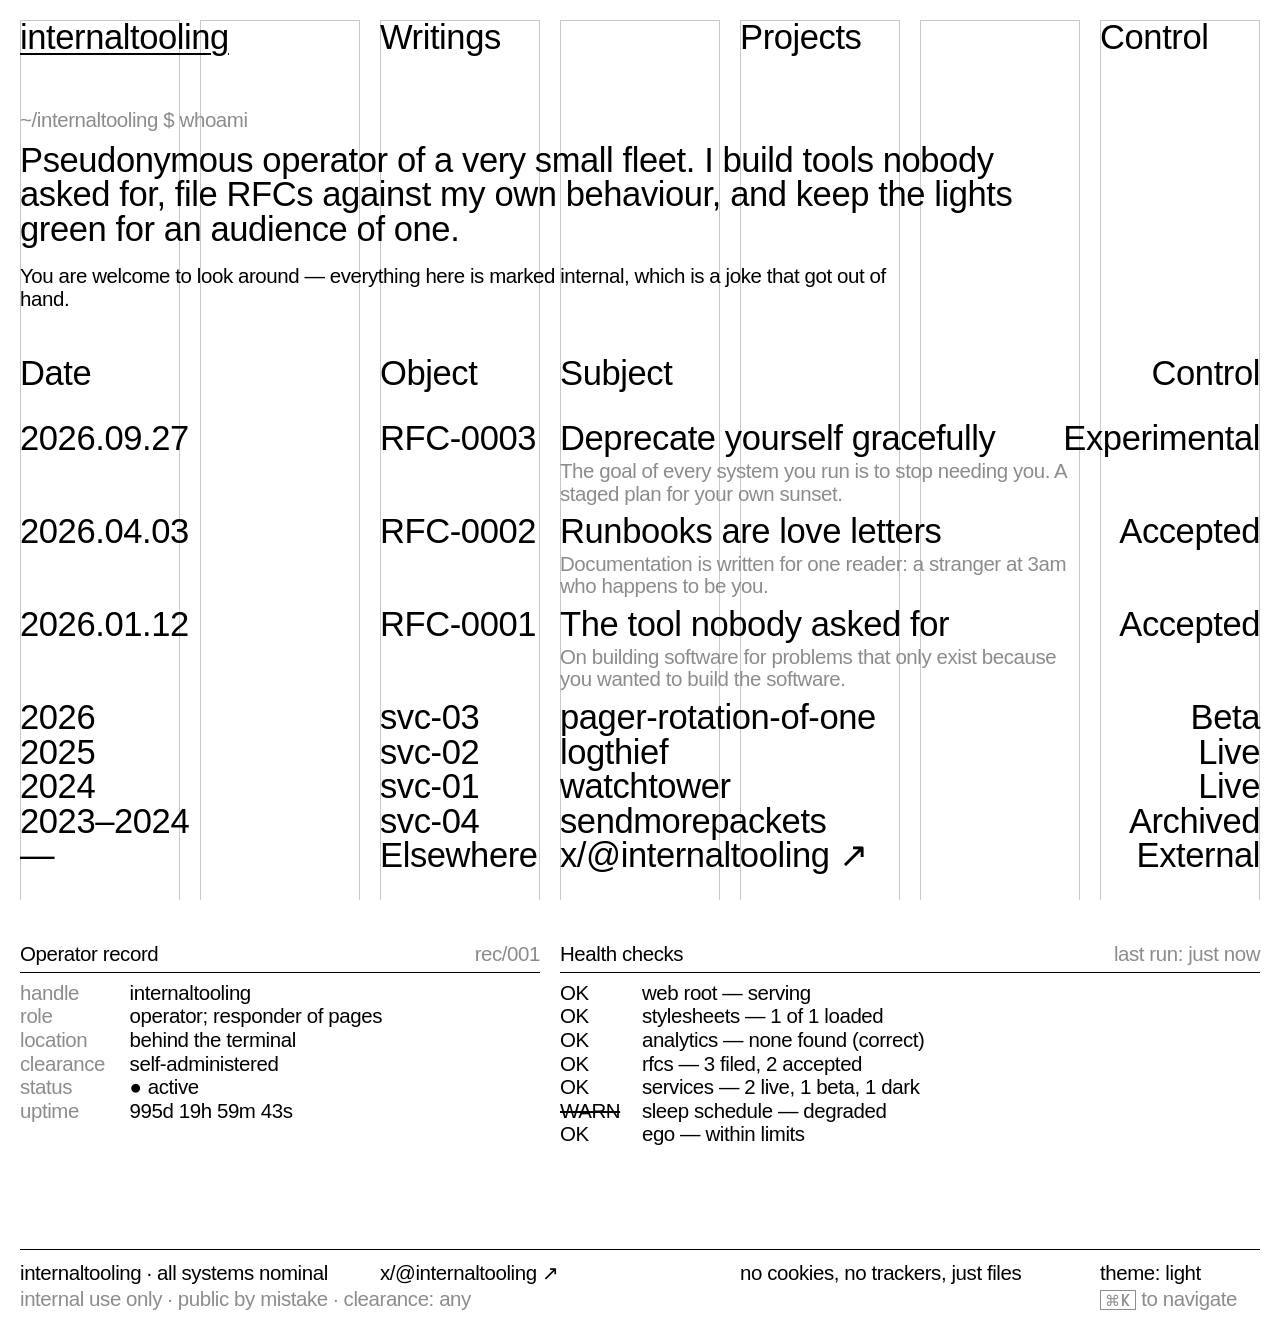
==== index.html @ 9fd7ad5e "Rebuild the site as a registry after typical-organization.com Main inspiration from the galleries: T" ====
<!doctype html>
<html lang="en">
<head>
<meta charset="utf-8">
<meta name="viewport" content="width=device-width, initial-scale=1, viewport-fit=cover">
<title>internaltooling</title>
<meta name="description" content="internaltooling — pseudonymous operator of a very small fleet. Writings filed as RFCs, projects run as services.">
<meta name="theme-color" content="#ffffff" media="(prefers-color-scheme: light)">
<meta name="theme-color" content="#000000" media="(prefers-color-scheme: dark)">
<link rel="icon" href="/assets/favicon.svg" type="image/svg+xml">
<script>try{var t=localStorage.getItem("theme");if(t)document.documentElement.dataset.theme=t;else if(matchMedia("(prefers-color-scheme: dark)").matches)document.documentElement.dataset.theme="dark";}catch(e){}</script>
<link rel="preload" href="/assets/fonts/Ronzino-Medium.woff2" as="font" type="font/woff2" crossorigin>
<link rel="stylesheet" href="/assets/site.css">
<script src="/assets/site.js" defer></script>
</head>
<body>
<a class="skip" href="#main">skip to content</a>
<div class="guides" aria-hidden="true"><i></i><i></i><i></i><i></i><i></i><i></i><i></i></div>

<header class="bar">
  <a class="brand" href="/" aria-current="page">internaltooling</a>
  <nav class="nav" id="nav" aria-label="Site">
    <a href="/writings/">Writings</a>
    <a href="/projects/">Projects</a>
    <button class="palette-btn" type="button" aria-label="Control: open the command palette (⌘K)">Control</button>
  </nav>
  <button class="menu-btn" type="button" aria-expanded="false" aria-controls="nav"><span class="menu-label">menu</span></button>
</header>

<main id="main">
  <p class="crumbs">~/internaltooling $ whoami</p>
  <h1 class="lede">Pseudonymous operator of a very small fleet. I build tools nobody asked for, file RFCs against my own behaviour, and keep the lights green for an audience of one.</h1>
  <p class="lede-2">You are welcome to look around — everything here is marked internal, which is a joke that got out of hand.</p>

  <section class="registry" aria-label="Registry: writings and services">
  <div class="reg-head" aria-hidden="true"><span class="c-date">Date</span><span class="c-obj">Object</span><span class="c-subj">Subject</span><span class="c-ctl">Control</span></div>
  <ul class="rows">
    <li><a class="row" href="/writings/deprecate-yourself-gracefully/">
      <span class="c-date">2026.09.27</span>
      <span class="c-obj">RFC-0003</span>
      <span class="c-subj">Deprecate yourself gracefully</span>
      <span class="c-ctl">Experimental</span>
      <span class="c-sum">The goal of every system you run is to stop needing you. A staged plan for your own sunset.</span>
    </a></li>
    <li><a class="row" href="/writings/runbooks-are-love-letters/">
      <span class="c-date">2026.04.03</span>
      <span class="c-obj">RFC-0002</span>
      <span class="c-subj">Runbooks are love letters</span>
      <span class="c-ctl">Accepted</span>
      <span class="c-sum">Documentation is written for one reader: a stranger at 3am who happens to be you.</span>
    </a></li>
    <li><a class="row" href="/writings/the-tool-nobody-asked-for/">
      <span class="c-date">2026.01.12</span>
      <span class="c-obj">RFC-0001</span>
      <span class="c-subj">The tool nobody asked for</span>
      <span class="c-ctl">Accepted</span>
      <span class="c-sum">On building software for problems that only exist because you wanted to build the software.</span>
    </a></li>
    <li><a class="row" href="/projects/#svc-03-h">
      <span class="c-date">2026</span>
      <span class="c-obj">svc-03</span>
      <span class="c-subj">pager-rotation-of-one</span>
      <span class="c-ctl">Beta</span>
    </a></li>
    <li><a class="row" href="/projects/#svc-02-h">
      <span class="c-date">2025</span>
      <span class="c-obj">svc-02</span>
      <span class="c-subj">logthief</span>
      <span class="c-ctl">Live</span>
    </a></li>
    <li><a class="row" href="/projects/#svc-01-h">
      <span class="c-date">2024</span>
      <span class="c-obj">svc-01</span>
      <span class="c-subj">watchtower</span>
      <span class="c-ctl">Live</span>
    </a></li>
    <li><a class="row" href="/projects/#svc-04-h">
      <span class="c-date">2023–2024</span>
      <span class="c-obj">svc-04</span>
      <span class="c-subj">sendmorepackets</span>
      <span class="c-ctl">Archived</span>
    </a></li>
    <li><a class="row" href="https://x.com/internaltooling" target="_blank" rel="noopener noreferrer">
      <span class="c-date">—</span>
      <span class="c-obj">Elsewhere</span>
      <span class="c-subj">x/@internaltooling ↗</span>
      <span class="c-ctl">External</span>
    </a></li>
  </ul>
  </section>

  <div class="sheets">
    <section class="spec" aria-labelledby="operator-h">
      <h2 id="operator-h" class="spec-h"><span>Operator record</span><span>rec/001</span></h2>
      <dl class="kv">
        <dt>handle</dt><dd>internaltooling</dd>
        <dt>role</dt><dd>operator; responder of pages</dd>
        <dt>location</dt><dd>behind the terminal</dd>
        <dt>clearance</dt><dd>self-administered</dd>
        <dt>status</dt><dd><span class="pill live">active</span></dd>
        <dt>uptime</dt><dd class="num" data-uptime="2024-03-15T09:00:00Z">…</dd>
      </dl>
    </section>

    <section class="spec" aria-labelledby="checks-h">
      <h2 id="checks-h" class="spec-h"><span>Health checks</span><span>last run: just now</span></h2>
      <ul class="checks">
        <li><span class="tag">OK</span><span>web root — serving</span></li>
        <li><span class="tag">OK</span><span>stylesheets — 1 of 1 loaded</span></li>
        <li><span class="tag">OK</span><span>analytics — none found (correct)</span></li>
        <li><span class="tag">OK</span><span>rfcs — 3 filed, 2 accepted</span></li>
        <li><span class="tag">OK</span><span>services — 2 live, 1 beta, 1 dark</span></li>
        <li class="warn"><span class="tag">WARN</span><span>sleep schedule — degraded</span></li>
        <li><span class="tag">OK</span><span>ego — within limits</span></li>
      </ul>
    </section>
  </div>
</main>

<footer class="foot">
  <p class="f-1">internaltooling · all systems nominal</p>
  <p class="f-2"><a href="https://x.com/internaltooling" target="_blank" rel="noopener noreferrer">x/@internaltooling ↗</a></p>
  <p class="f-3">no cookies, no trackers, just files</p>
  <p class="f-4"><button class="theme-btn" type="button">theme: light</button></p>
  <p class="f-5">internal use only · public by mistake · clearance: any</p>
  <p class="f-6"><span class="kbd">⌘K</span> to navigate</p>
</footer>
</body>
</html>
---- assets/site.css ----
/* internaltooling — a registry for one person, after typical-organization.com */

/* Ronzino by Collletttivo, Martian Mono by Evil Martians. Both SIL OFL 1.1, licences beside the files. */
@font-face { font-family: "Ronzino"; src: url("/assets/fonts/Ronzino-Regular.woff2") format("woff2"); font-weight: 400; font-style: normal; font-display: swap; }
@font-face { font-family: "Ronzino"; src: url("/assets/fonts/Ronzino-Oblique.woff2") format("woff2"); font-weight: 400; font-style: italic; font-display: swap; }
@font-face { font-family: "Ronzino"; src: url("/assets/fonts/Ronzino-Medium.woff2") format("woff2"); font-weight: 500; font-style: normal; font-display: swap; }
@font-face { font-family: "Ronzino"; src: url("/assets/fonts/Ronzino-Bold.woff2") format("woff2"); font-weight: 700; font-style: normal; font-display: swap; }
@font-face { font-family: "Martian Mono"; src: url("/assets/fonts/MartianMono-Regular.woff2") format("woff2"); font-weight: 400; font-style: normal; font-display: swap; }

:root {
  --sans: "Ronzino", "Helvetica Neue", Helvetica, Arial, sans-serif;
  --mono: "Martian Mono", ui-monospace, Menlo, Consolas, monospace;

  /* the grid: 7 columns of hairline boxes, 20px margins and gutters */
  --cols: 7;
  --edge: 20px;
  --gap: 20px;

  /* two sizes, like the registry: L for rows, M for sheets */
  --L: clamp(1.6rem, 2.7vw, 3.2rem);
  --M: clamp(1.1rem, 1.6vw, 1.6rem);

  --bg: #ffffff;
  --ink: #000000;
  --dim: #8c8c8c;
  --guide: #c8c8c8;
  color-scheme: light;
}

:root[data-theme="dark"] {
  --bg: #000000;
  --ink: #ffffff;
  --dim: #8a8a8a;
  --guide: #383838;
  color-scheme: dark;
}

/* filings and the 404 open as a sheet over the inverted registry */
body.inverted {
  --page: var(--ink);
  --page-ink: var(--bg);
  --page-guide: color-mix(in srgb, var(--bg) 22%, var(--ink));
}

* { box-sizing: border-box; }

html { background: var(--bg); -webkit-text-size-adjust: 100%; text-size-adjust: 100%; }

@view-transition { navigation: auto; }

body {
  margin: 0;
  min-height: 100vh;
  min-height: 100dvh;
  display: flex;
  flex-direction: column;
  background: var(--page, var(--bg));
  color: var(--page-ink, var(--ink));
  font-family: var(--sans);
  font-weight: 500;
  font-size: var(--L);
  line-height: 1;
  letter-spacing: -0.012em;
  padding: 0 calc(var(--edge) + env(safe-area-inset-right)) env(safe-area-inset-bottom) calc(var(--edge) + env(safe-area-inset-left));
  overflow-x: clip;
}

::selection { background: var(--ink); color: var(--bg); }

a { color: inherit; text-decoration: none; }
:focus-visible { outline: 2px solid currentColor; outline-offset: 2px; }

.skip { position: absolute; left: -999px; top: 0; }
.skip:focus { left: 1rem; top: 1rem; z-index: 50; background: var(--bg); color: var(--ink); padding: 0.2em 0.4em; font-size: var(--M); }

/* every block below sits on the same 7-column grid */
.bar, main, .foot, .reg-head, .row, .sheets, .svc-body {
  display: grid;
  grid-template-columns: repeat(var(--cols), minmax(0, 1fr));
  column-gap: var(--gap);
}

/* ---------- column guides ---------- */

.guides {
  position: fixed;
  inset: var(--edge) calc(var(--edge) + env(safe-area-inset-right)) 0 calc(var(--edge) + env(safe-area-inset-left));
  display: grid;
  grid-template-columns: repeat(var(--cols), minmax(0, 1fr));
  column-gap: var(--gap);
  pointer-events: none;
  z-index: 0;
}
.bar, main, .foot { position: relative; z-index: 1; }
.guides i { border: 1px solid var(--page-guide, var(--guide)); border-bottom: 0; }

/* ---------- header row ---------- */

.bar { padding-top: var(--edge); padding-bottom: 1.6em; z-index: 5; }
.brand { grid-column: 1 / 3; }
.nav { display: contents; }
.nav a:nth-child(1) { grid-column: 3 / 5; }
.nav a:nth-child(2) { grid-column: 5 / 7; }
.nav .palette-btn { grid-column: 7; justify-self: start; }
.nav button, .menu-btn {
  font: inherit;
  letter-spacing: inherit;
  color: inherit;
  background: none;
  border: 0;
  padding: 0;
  cursor: pointer;
  text-align: left;
}
.brand:hover, .nav a:hover, .nav button:hover, .nav a[aria-current="page"], .brand[aria-current="page"] {
  text-decoration: underline;
  text-decoration-thickness: 0.06em;
  text-underline-offset: 0.12em;
}
.menu-btn { display: none; }

/* ---------- page body ---------- */

main { flex: 1; align-content: start; padding-bottom: 3em; }
main > * { grid-column: 1 / -1; }

.crumbs { font-size: var(--M); color: var(--dim); margin: 0 0 0.6em; }
.crumbs a:hover { color: var(--page-ink, var(--ink)); }

h1, h2, h3 { font: inherit; margin: 0; }
p, ul, ol, dl { margin: 0; }

.lede { grid-column: 1 / 7; margin-bottom: 0.5em; }
.lede-2 { grid-column: 1 / 6; font-size: var(--M); line-height: 1.15; margin-bottom: 2.2em; }

/* ---------- registry ---------- */

.registry { margin-bottom: 2em; }
.lede + .registry { margin-top: 1.6em; }
.reg-head { margin-bottom: 0.9em; }
.rows { list-style: none; padding: 0; }
.rows > li { margin: 0; }

.c-date { grid-column: 1 / 3; }
.c-obj { grid-column: 3; white-space: nowrap; }
.c-subj { grid-column: 4 / 7; }
.c-ctl { grid-column: 7; justify-self: end; white-space: nowrap; }
.c-sum { grid-column: 4 / 7; font-size: var(--M); line-height: 1.1; color: var(--dim); padding: 0.2em 0 0.45em; }

.row { position: relative; align-items: baseline; }
.row::after {
  content: "";
  position: absolute;
  left: 0; right: 0; bottom: 0.02em;
  height: 1px;
  background: currentColor;
  transform: scaleX(0);
  transform-origin: left;
  transition: transform 0.35s cubic-bezier(.2,.8,.2,1);
}
a.row:hover::after, a.row:focus-visible::after { transform: scaleX(1); }
a.row:focus-visible { outline: 0; }
a.row:hover .c-sum { color: inherit; }

.rows > li { animation: enter 0.5s cubic-bezier(.2,.8,.2,1) both; }
.rows > li:nth-child(2) { animation-delay: 0.04s; }
.rows > li:nth-child(3) { animation-delay: 0.08s; }
.rows > li:nth-child(4) { animation-delay: 0.12s; }
.rows > li:nth-child(5) { animation-delay: 0.16s; }
.rows > li:nth-child(6) { animation-delay: 0.2s; }
.rows > li:nth-child(7) { animation-delay: 0.24s; }
.rows > li:nth-child(8) { animation-delay: 0.28s; }
@keyframes enter { from { opacity: 0; transform: translateY(0.25em); } }

.tally { font-size: var(--M); color: var(--dim); }

/* ---------- home: record and checks, at sheet size ---------- */

.sheets { font-size: var(--M); line-height: 1.15; row-gap: 2em; }
.spec:first-child { grid-column: 1 / 4; }
.spec:last-child { grid-column: 4 / 8; }
.spec-h { display: flex; justify-content: space-between; gap: 1em; border-bottom: 1px solid currentColor; padding-bottom: 0.3em; margin-bottom: 0.4em; }
.spec-h span:last-child { color: var(--dim); }

.kv { display: grid; grid-template-columns: max-content 1fr; column-gap: 1.2em; }
.kv dt { color: var(--dim); }
.kv dd { margin: 0; }
.num { font-variant-numeric: tabular-nums; }

.pill::before { content: "●"; margin-right: 0.3em; animation: blink 1.6s steps(1) infinite; }
@keyframes blink { 50% { opacity: 0; } }

.checks { list-style: none; padding: 0; }
.checks li { margin: 0; display: flex; gap: 0.8em; }
.checks .tag { flex: none; width: 3.2em; }
.checks .warn .tag { text-decoration: line-through; text-decoration-thickness: 0.08em; }

/* ---------- projects ---------- */

.svc { padding-bottom: 1.2em; }
.svc + .svc { border-top: 1px solid currentColor; padding-top: 0.25em; }
.svc-body { font-size: var(--M); line-height: 1.15; margin-top: 0.4em; }
.svc-body > * { grid-column: 4 / 8; }
.svc-body p { grid-column: 4 / 7; margin-bottom: 0.7em; }

.uptime { display: flex; gap: 3px; height: 1.3em; }
.uptime i { flex: 1; background: currentColor; transform-origin: bottom; animation: bar 0.6s cubic-bezier(.2,.8,.2,1) both; }
.uptime i:nth-child(3n) { animation-delay: 0.1s; }
.uptime i:nth-child(3n+1) { animation-delay: 0.2s; }
.uptime i.w { background: repeating-linear-gradient(-45deg, currentColor 0 2px, transparent 2px 5px); }
.uptime i.e { background: none; box-shadow: inset 0 0 0 1px currentColor; }
.uptime i.n { background: var(--guide); }
@keyframes bar { from { transform: scaleY(0.08); } }
.uptime-legend { display: flex; justify-content: space-between; gap: 1em; color: var(--dim); margin-top: 0.25em; }
.tags { display: flex; flex-wrap: wrap; gap: 0.2em 0.9em; margin-top: 0.5em; color: var(--dim); }
.tags span::before { content: "#"; }

/* ---------- sheet: filings and 404 ---------- */

.sheet {
  grid-template-columns: repeat(5, minmax(0, 1fr));
  background: var(--bg);
  color: var(--ink);
  font-size: var(--M);
  line-height: 1.15;
  padding: var(--gap);
  margin-bottom: 3em;
  position: relative;
  view-transition-name: sheet;
  animation: sheet-in 0.45s cubic-bezier(.2,.8,.2,1) both;
}
@keyframes sheet-in { from { transform: translateY(1.5em); opacity: 0; } }
main.sheet { margin-left: calc((100% + var(--gap)) / 7); margin-right: calc((100% + var(--gap)) / 7); }

.sheet-head { display: grid; grid-template-columns: subgrid; grid-column: 1 / -1; margin-bottom: 3em; }
.sheet-meta { grid-column: 1 / 5; display: grid; grid-template-columns: subgrid; }
.sheet-meta dt { grid-column: 1; }
.sheet-meta dd { grid-column: 2 / 5; margin: 0; }
.sheet-ctl { grid-column: 5; display: flex; flex-direction: column; }
.sheet-ctl a:hover { text-decoration: underline; text-decoration-thickness: 0.06em; text-underline-offset: 0.12em; }
.sheet-ctl span { color: var(--dim); }

.sheet > .crumbs, .sheet > h1, .sheet > .lede-2, .sheet > .big404 { grid-column: 2 / -1; }
.sheet .crumbs { font-size: inherit; }
.sheet h1 { font-size: var(--L); line-height: 1; margin-bottom: 0.6em; }
.sheet .lede-2 { margin-bottom: 2.4em; font-size: inherit; }

.stamp { display: inline-block; border: 1px solid currentColor; padding: 0 0.25em; text-transform: uppercase; font-size: 0.8em; letter-spacing: 0.06em; }

.doc-body {
  grid-column: 2 / 5;
  font-weight: 400;
  font-size: clamp(1.05rem, 1.2vw, 1.2rem);
  line-height: 1.5;
  letter-spacing: 0;
}
.doc-body h2 { font-weight: 500; font-size: var(--M); line-height: 1.1; margin: 2.2em 0 0.7em; scroll-margin-top: 1em; }
.doc-body > h2:first-child { margin-top: 0; }
.doc-body p, .doc-body ul, .doc-body ol { margin: 0 0 1em; }
.doc-body ul, .doc-body ol { padding-left: 1.2em; }
.doc-body li { margin: 0.35em 0; }
.doc-body strong { font-weight: 500; }
.doc-body blockquote { margin: 1.6em 0; font-weight: 500; font-size: var(--M); line-height: 1.15; }
.doc-body blockquote::before { content: "“"; }
.doc-body blockquote::after { content: "”"; }

code { font-family: var(--mono); font-size: 0.82em; }
pre {
  font-family: var(--mono);
  font-size: 0.8rem;
  line-height: 1.6;
  border: 1px solid currentColor;
  padding: 1em 1.1em;
  overflow-x: auto;
  margin: 0 0 1.4em;
  font-weight: 400;
  letter-spacing: 0;
}
pre code { font-size: inherit; }
.sheet > pre { grid-column: 2 / -1; }

.doc-foot { grid-column: 2 / -1; border-top: 1px solid currentColor; padding-top: 0.4em; margin-top: 2em; }
.doc-foot p { margin: 0; }
.doc-foot a:hover, .doc-body a:hover { text-decoration: underline; }

.big404 { font-size: clamp(6rem, 18vw, 16rem); line-height: 0.8; letter-spacing: -0.05em; margin: 0 0 0.15em; }
.big404 { animation: flicker 3s steps(1) infinite; }
@keyframes flicker { 0%, 90% { opacity: 1; } 91% { opacity: 0.2; } 94% { opacity: 1; } 96% { opacity: 0.4; } }

/* ---------- footer row ---------- */

.foot {
  font-size: var(--M);
  line-height: 1.15;
  border-top: 1px solid currentColor;
  padding: 0.5em 0 calc(var(--edge) + 0.5em);
  row-gap: 0.15em;
}
.foot p { margin: 0; }
.f-1 { grid-column: 1 / 3; }
.f-2 { grid-column: 3 / 5; }
.f-3 { grid-column: 5 / 7; }
.f-4 { grid-column: 7; }
.f-5 { grid-column: 1 / 5; color: var(--dim); }
.f-6 { grid-column: 7; color: var(--dim); }
.foot a:hover, .theme-btn:hover { text-decoration: underline; }
.theme-btn { font: inherit; letter-spacing: inherit; color: inherit; background: none; border: 0; padding: 0; cursor: pointer; }

.kbd, kbd { font-family: var(--mono); font-size: 0.72em; border: 1px solid currentColor; padding: 0 0.3em; white-space: nowrap; }

/* ---------- command palette: a sheet over the inverted page ---------- */

.palette {
  width: min(40rem, calc(100vw - 2 * var(--edge)));
  margin: 12vh auto auto;
  padding: var(--gap);
  border: 0;
  background: var(--bg);
  color: var(--ink);
  font-size: var(--M);
}
.palette[open] { animation: sheet-in 0.3s cubic-bezier(.2,.8,.2,1) both; }
.palette::backdrop { background: var(--ink); opacity: 0.94; }
.palette input {
  width: 100%;
  font: inherit;
  padding: 0 0 0.35em;
  border: 0;
  border-bottom: 1px solid currentColor;
  background: transparent;
  color: inherit;
  outline: none;
}
.palette input::placeholder { color: var(--dim); }
.palette ul { list-style: none; margin: 0.5em 0 0; padding: 0; max-height: 55vh; overflow-y: auto; }
.palette li { margin: 0; }
.palette a { display: flex; justify-content: space-between; gap: 1em; padding: 0.12em 0; color: inherit; }
.palette a b { font-weight: 500; }
.palette a span { color: var(--dim); }
.palette a.active b { text-decoration: underline; text-decoration-thickness: 0.06em; text-underline-offset: 0.12em; }
.palette a.active span { color: inherit; }
.palette .empty { color: var(--dim); }

/* ---------- phone: 3 columns ---------- */

@media (max-width: 760px) {
  :root { --cols: 3; --edge: 10px; --gap: 10px; --L: clamp(1.7rem, 8vw, 2.3rem); --M: 1.05rem; }
  .guides i:nth-child(n+4) { display: none; }

  .bar { padding-bottom: 1.2em; }
  .brand { grid-column: 1 / 3; }
  .menu-btn { display: block; grid-column: 3; }
  .nav { display: none; grid-column: 1 / -1; flex-direction: column; padding-top: 0.6em; }
  .nav.open { display: flex; animation: enter 0.3s cubic-bezier(.2,.8,.2,1) both; }
  .nav a, .nav button { padding: 0.1em 0; }

  .lede, .lede-2 { grid-column: 1 / -1; }
  .reg-head { display: none; }
  .row { grid-template-columns: 1fr auto; column-gap: 0.6em; padding: 0.35em 0 0.4em; }
  .row .c-subj { grid-column: 1 / -1; grid-row: 1; }
  .row .c-date { grid-column: 1; grid-row: 2; font-size: var(--M); color: var(--dim); }
  .row .c-obj { grid-column: 1; grid-row: 3; font-size: var(--M); color: var(--dim); }
  .row .c-ctl { grid-column: 2; grid-row: 2 / 4; align-self: end; font-size: var(--M); }
  .row .c-sum { grid-column: 1 / -1; grid-row: 4; padding-bottom: 0; }
  .rows > li + li { border-top: 1px solid var(--guide); }

  .spec:first-child, .spec:last-child { grid-column: 1 / -1; }
  .svc-body > *, .svc-body p { grid-column: 1 / -1; }
  .svc + .svc { border-top: 0; }

  main.sheet { margin-left: 0; margin-right: 0; grid-template-columns: minmax(0, 1fr); padding: 14px; }
  .sheet-head { grid-template-columns: minmax(0, 1fr); margin-bottom: 2em; }
  .sheet-meta { grid-column: 1; grid-template-columns: max-content 1fr; column-gap: 0.8em; }
  .sheet-meta dt { grid-column: 1; }
  .sheet-meta dd { grid-column: 2; }
  .sheet-ctl { grid-column: 1; flex-direction: row; gap: 1em; margin-top: 0.8em; }
  .sheet > *, .sheet > .crumbs, .sheet > h1, .sheet > .lede-2, .sheet > .big404, .sheet > pre, .doc-body, .doc-foot { grid-column: 1 / -1; }

  .f-1, .f-2, .f-3, .f-4, .f-5, .f-6 { grid-column: 1 / -1; }
}

@media (prefers-reduced-motion: reduce) {
  @view-transition { navigation: none; }
  *, *::before, *::after { animation: none !important; transition: none !important; }
}
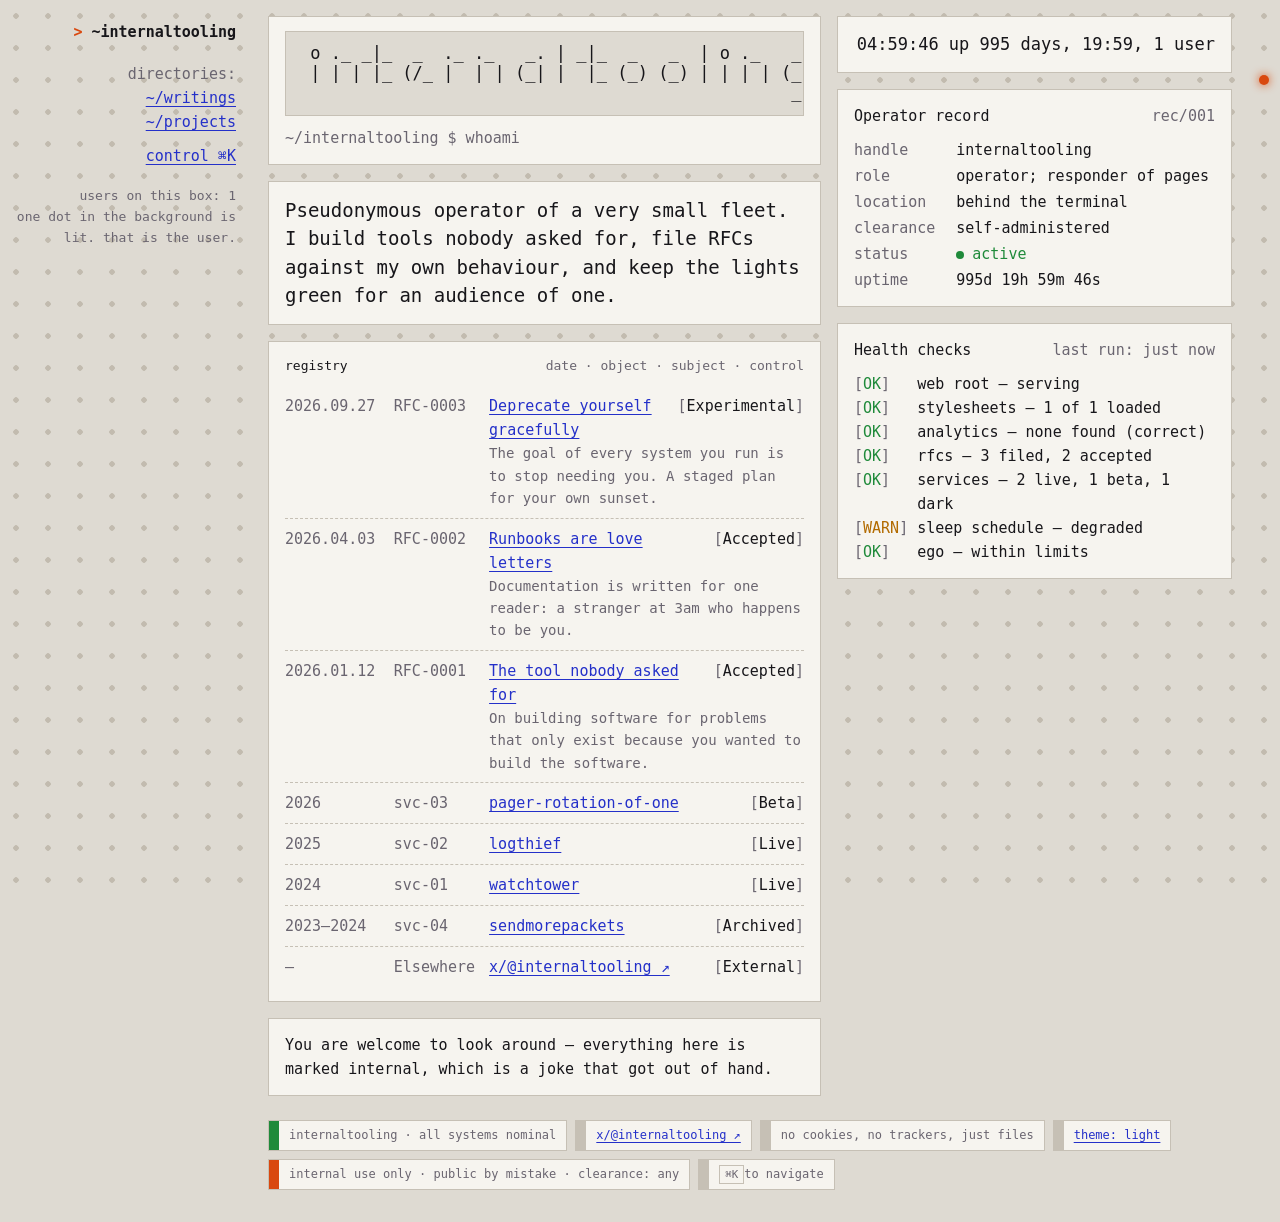
==== commit 7d3630b2: "Redesign as an internal server's front page after tilde.town Theme: the intranet of a company of one" ====
--- a/index.html
+++ b/index.html
@@ -5,35 +5,44 @@
 <meta name="viewport" content="width=device-width, initial-scale=1, viewport-fit=cover">
 <title>internaltooling</title>
 <meta name="description" content="internaltooling — pseudonymous operator of a very small fleet. Writings filed as RFCs, projects run as services.">
-<meta name="theme-color" content="#ffffff" media="(prefers-color-scheme: light)">
-<meta name="theme-color" content="#000000" media="(prefers-color-scheme: dark)">
+<meta name="theme-color" content="#dedad2" media="(prefers-color-scheme: light)">
+<meta name="theme-color" content="#0d0a10" media="(prefers-color-scheme: dark)">
 <link rel="icon" href="/assets/favicon.svg" type="image/svg+xml">
 <script>try{var t=localStorage.getItem("theme");if(t)document.documentElement.dataset.theme=t;else if(matchMedia("(prefers-color-scheme: dark)").matches)document.documentElement.dataset.theme="dark";}catch(e){}</script>
-<link rel="preload" href="/assets/fonts/Ronzino-Medium.woff2" as="font" type="font/woff2" crossorigin>
+<link rel="preload" href="/assets/fonts/RedHatMono-Variable.woff2" as="font" type="font/woff2" crossorigin>
 <link rel="stylesheet" href="/assets/site.css">
 <script src="/assets/site.js" defer></script>
 </head>
 <body>
 <a class="skip" href="#main">skip to content</a>
-<div class="guides" aria-hidden="true"><i></i><i></i><i></i><i></i><i></i><i></i><i></i></div>
+<div class="dots" aria-hidden="true"><i></i></div>
+<div class="page">
 
 <header class="bar">
-  <a class="brand" href="/" aria-current="page">internaltooling</a>
+  <a class="brand" href="/" aria-current="page">~internaltooling</a>
+  <button class="menu-btn" type="button" aria-expanded="false" aria-controls="nav"><span class="menu-label">menu</span></button>
   <nav class="nav" id="nav" aria-label="Site">
-    <a href="/writings/">Writings</a>
-    <a href="/projects/">Projects</a>
-    <button class="palette-btn" type="button" aria-label="Control: open the command palette (⌘K)">Control</button>
+    <span class="nav-h">directories:</span>
+    <a href="/writings/">~/writings</a>
+    <a href="/projects/">~/projects</a>
+    <button class="palette-btn" type="button" aria-label="Control: open the command palette (⌘K)">control ⌘K</button>
   </nav>
-  <button class="menu-btn" type="button" aria-expanded="false" aria-controls="nav"><span class="menu-label">menu</span></button>
+  <p class="rail-note">users on this box: 1<br>one dot in the background is lit. that is the user.</p>
 </header>
 
-<main id="main">
-  <p class="crumbs">~/internaltooling $ whoami</p>
-  <h1 class="lede">Pseudonymous operator of a very small fleet. I build tools nobody asked for, file RFCs against my own behaviour, and keep the lights green for an audience of one.</h1>
-  <p class="lede-2">You are welcome to look around — everything here is marked internal, which is a joke that got out of hand.</p>
-
-  <section class="registry" aria-label="Registry: writings and services">
-  <div class="reg-head" aria-hidden="true"><span class="c-date">Date</span><span class="c-obj">Object</span><span class="c-subj">Subject</span><span class="c-ctl">Control</span></div>
+<main id="main" class="board">
+  <div class="col">
+  <section class="box hello">
+    <pre class="banner" aria-hidden="true"> o ._ _|_  _  ._ ._   _. | _|_  _   _  | o ._   _
+ | | | |_ (/_ |  | | (_| |  |_ (_) (_) | | | | (_|
+                                                _|</pre>
+    <p class="crumbs">~/internaltooling $ whoami</p>
+  </section>
+  <section class="box">
+    <h1 class="lede">Pseudonymous operator of a very small fleet. I build tools nobody asked for, file RFCs against my own behaviour, and keep the lights green for an audience of one.</h1>
+  </section>
+  <section class="box registry" aria-label="Registry: writings and services">
+  <div class="box-h reg-head" aria-hidden="true"><span>registry</span><span>date · object · subject · control</span></div>
   <ul class="rows">
     <li><a class="row" href="/writings/deprecate-yourself-gracefully/">
       <span class="c-date">2026.09.27</span>
@@ -88,10 +97,17 @@
     </a></li>
   </ul>
   </section>
+  <section class="box">
+    <p class="lede-2">You are welcome to look around — everything here is marked internal, which is a joke that got out of hand.</p>
+  </section>
+  </div>
 
-  <div class="sheets">
-    <section class="spec" aria-labelledby="operator-h">
-      <h2 id="operator-h" class="spec-h"><span>Operator record</span><span>rec/001</span></h2>
+  <div class="col">
+    <section class="box" aria-label="Uptime">
+      <p class="upline" data-upline>… up …, 1 user</p>
+    </section>
+    <section class="box spec" aria-labelledby="operator-h">
+      <h2 id="operator-h" class="box-h spec-h"><span>Operator record</span><span>rec/001</span></h2>
       <dl class="kv">
         <dt>handle</dt><dd>internaltooling</dd>
         <dt>role</dt><dd>operator; responder of pages</dd>
@@ -101,9 +117,8 @@
         <dt>uptime</dt><dd class="num" data-uptime="2024-03-15T09:00:00Z">…</dd>
       </dl>
     </section>
-
-    <section class="spec" aria-labelledby="checks-h">
-      <h2 id="checks-h" class="spec-h"><span>Health checks</span><span>last run: just now</span></h2>
+    <section class="box spec" aria-labelledby="checks-h">
+      <h2 id="checks-h" class="box-h spec-h"><span>Health checks</span><span>last run: just now</span></h2>
       <ul class="checks">
         <li><span class="tag">OK</span><span>web root — serving</span></li>
         <li><span class="tag">OK</span><span>stylesheets — 1 of 1 loaded</span></li>
@@ -125,5 +140,6 @@
   <p class="f-5">internal use only · public by mistake · clearance: any</p>
   <p class="f-6"><span class="kbd">⌘K</span> to navigate</p>
 </footer>
+</div>
 </body>
 </html>
--- a/assets/site.css
+++ b/assets/site.css
@@ -1,385 +1,395 @@
-/* internaltooling — a registry for one person, after typical-organization.com */
-
-/* Ronzino by Collletttivo, Martian Mono by Evil Martians. Both SIL OFL 1.1, licences beside the files. */
-@font-face { font-family: "Ronzino"; src: url("/assets/fonts/Ronzino-Regular.woff2") format("woff2"); font-weight: 400; font-style: normal; font-display: swap; }
-@font-face { font-family: "Ronzino"; src: url("/assets/fonts/Ronzino-Oblique.woff2") format("woff2"); font-weight: 400; font-style: italic; font-display: swap; }
-@font-face { font-family: "Ronzino"; src: url("/assets/fonts/Ronzino-Medium.woff2") format("woff2"); font-weight: 500; font-style: normal; font-display: swap; }
-@font-face { font-family: "Ronzino"; src: url("/assets/fonts/Ronzino-Bold.woff2") format("woff2"); font-weight: 700; font-style: normal; font-display: swap; }
-@font-face { font-family: "Martian Mono"; src: url("/assets/fonts/MartianMono-Regular.woff2") format("woff2"); font-weight: 400; font-style: normal; font-display: swap; }
+/* internaltooling — the home page of a shared internal server, after tilde.town */
+
+@font-face {
+  font-family: "Red Hat Mono";
+  src: url("/assets/fonts/RedHatMono-Variable.woff2") format("woff2");
+  font-weight: 300 700;
+  font-style: normal;
+  font-display: swap;
+}
+@font-face {
+  font-family: "Red Hat Mono";
+  src: url("/assets/fonts/RedHatMono-Italic-Variable.woff2") format("woff2");
+  font-weight: 300 700;
+  font-style: italic;
+  font-display: swap;
+}
 
 :root {
-  --sans: "Ronzino", "Helvetica Neue", Helvetica, Arial, sans-serif;
-  --mono: "Martian Mono", ui-monospace, Menlo, Consolas, monospace;
-
-  /* the grid: 7 columns of hairline boxes, 20px margins and gutters */
-  --cols: 7;
-  --edge: 20px;
-  --gap: 20px;
-
-  /* two sizes, like the registry: L for rows, M for sheets */
-  --L: clamp(1.6rem, 2.7vw, 3.2rem);
-  --M: clamp(1.1rem, 1.6vw, 1.6rem);
-
-  --bg: #ffffff;
-  --ink: #000000;
-  --dim: #8c8c8c;
-  --guide: #c8c8c8;
+  --bg: #dedad2;
+  --box: #f6f4ef;
+  --line: #c6c0b5;
+  --ink: #17161a;
+  --dim: #6a6570;
+  --link: #2430c9;
+  --dot: #c2bbaf;
+  --lit: #d9480f;
+  --ok: #1f8a3a;
+  --warn: #b26b00;
+  --err: #c62828;
+  --none: #d2ccc1;
+  --sel: #ffe08a;
+  --mono: "Red Hat Mono", ui-monospace, "DejaVu Sans Mono", Menlo, monospace;
   color-scheme: light;
 }
-
 :root[data-theme="dark"] {
-  --bg: #000000;
-  --ink: #ffffff;
-  --dim: #8a8a8a;
-  --guide: #383838;
+  --bg: #0d0a10;
+  --box: #18141c;
+  --line: #2c2532;
+  --ink: #e6e1ea;
+  --dim: #8f8698;
+  --link: #a9a4ff;
+  --dot: #2b2232;
+  --lit: #ffcf70;
+  --ok: #7fd88f;
+  --warn: #ffcb6b;
+  --err: #ff7a7a;
+  --none: #2f2836;
+  --sel: #4a3d63;
   color-scheme: dark;
 }
 
-/* filings and the 404 open as a sheet over the inverted registry */
-body.inverted {
-  --page: var(--ink);
-  --page-ink: var(--bg);
-  --page-guide: color-mix(in srgb, var(--bg) 22%, var(--ink));
-}
-
 * { box-sizing: border-box; }
-
-html { background: var(--bg); -webkit-text-size-adjust: 100%; text-size-adjust: 100%; }
-
-@view-transition { navigation: auto; }
-
+html { -webkit-text-size-adjust: 100%; }
 body {
   margin: 0;
+  background: var(--bg);
+  color: var(--ink);
+  font: 400 15px/1.6 var(--mono);
+  overflow-x: hidden;
+}
+::selection { background: var(--sel); }
+a { color: var(--link); text-underline-offset: 3px; }
+a:hover { color: var(--ink); }
+:focus-visible { outline: 2px dashed var(--lit); outline-offset: 2px; }
+button { font: inherit; color: inherit; }
+h1, h2, h3 { font-size: inherit; font-weight: 600; margin: 0; }
+p { margin: 0 0 1em; }
+p:last-child { margin-bottom: 0; }
+
+.skip { position: absolute; left: -9999px; }
+.skip:focus { left: 12px; top: 12px; z-index: 30; background: var(--box); padding: 6px 10px; }
+
+/* ---- the dot field: one dot per user, one user ---- */
+
+.dots {
+  position: fixed;
+  inset: 0;
+  z-index: -1;
+  background: radial-gradient(circle, var(--dot) 2.5px, transparent 3px) right top / 32px 32px;
+}
+.dots i {
+  position: absolute;
+  right: 11px;
+  top: 75px;
+  width: 10px;
+  height: 10px;
+  border-radius: 50%;
+  background: var(--lit);
+  box-shadow: 0 0 10px var(--lit);
+  animation: lit 4s ease-in-out infinite;
+}
+@keyframes lit { 50% { opacity: .45; } }
+@media (prefers-reduced-motion: reduce) { .dots i { animation: none; } }
+
+/* ---- page: rail on the left, boxes on the right ---- */
+
+.page {
+  display: grid;
+  grid-template-columns: 220px minmax(0, 1fr);
+  grid-template-rows: 1fr auto;
+  column-gap: 32px;
+  max-width: 1420px;
+  padding: 16px 48px 32px 16px;
   min-height: 100vh;
-  min-height: 100dvh;
+}
+.bar {
+  grid-row: 1 / span 2;
+  position: sticky;
+  top: 16px;
+  align-self: start;
+  text-align: right;
+  padding-top: 4px;
+}
+.brand { display: block; font-weight: 600; color: var(--ink); text-decoration: none; }
+.brand[aria-current="page"]::before { content: "> "; color: var(--lit); }
+.nav { display: flex; flex-direction: column; align-items: flex-end; margin-top: 18px; }
+.nav-h, .rail-h { color: var(--dim); }
+.nav a, .palette-btn { line-height: 1.6; }
+.nav a[aria-current="page"] { color: var(--ink); text-decoration-style: double; }
+.palette-btn {
+  margin-top: 10px;
+  padding: 0;
+  border: 0;
+  background: none;
+  color: var(--link);
+  text-decoration: underline;
+  text-underline-offset: 3px;
+  cursor: pointer;
+}
+.palette-btn:hover { color: var(--ink); }
+.rail-note { margin-top: 18px; color: var(--dim); font-size: 13px; }
+.menu-btn { display: none; }
+
+main { min-width: 0; }
+
+/* ---- boxes ---- */
+
+.box {
+  background: var(--box);
+  border: 1px solid var(--line);
+  padding: 14px 16px;
+  margin-bottom: 16px;
+}
+.box-h {
   display: flex;
-  flex-direction: column;
-  background: var(--page, var(--bg));
-  color: var(--page-ink, var(--ink));
-  font-family: var(--sans);
-  font-weight: 500;
-  font-size: var(--L);
-  line-height: 1;
-  letter-spacing: -0.012em;
-  padding: 0 calc(var(--edge) + env(safe-area-inset-right)) env(safe-area-inset-bottom) calc(var(--edge) + env(safe-area-inset-left));
-  overflow-x: clip;
-}
-
-::selection { background: var(--ink); color: var(--bg); }
-
-a { color: inherit; text-decoration: none; }
-:focus-visible { outline: 2px solid currentColor; outline-offset: 2px; }
-
-.skip { position: absolute; left: -999px; top: 0; }
-.skip:focus { left: 1rem; top: 1rem; z-index: 50; background: var(--bg); color: var(--ink); padding: 0.2em 0.4em; font-size: var(--M); }
-
-/* every block below sits on the same 7-column grid */
-.bar, main, .foot, .reg-head, .row, .sheets, .svc-body {
+  justify-content: space-between;
+  gap: 12px;
+  flex-wrap: wrap;
+  font-weight: 400;
+  color: var(--dim);
+  margin-bottom: 10px;
+}
+.box-h > :first-child { color: var(--ink); }
+
+.board {
   display: grid;
-  grid-template-columns: repeat(var(--cols), minmax(0, 1fr));
-  column-gap: var(--gap);
-}
-
-/* ---------- column guides ---------- */
-
-.guides {
-  position: fixed;
-  inset: var(--edge) calc(var(--edge) + env(safe-area-inset-right)) 0 calc(var(--edge) + env(safe-area-inset-left));
+  grid-template-columns: minmax(0, 1.4fr) minmax(0, 1fr);
+  column-gap: 16px;
+  align-items: start;
+}
+.single { max-width: 860px; }
+
+.banner {
+  margin: 0 0 10px;
+  font: 500 min(17px, 2.5vw)/1.15 var(--mono);
+  color: var(--ink);
+  overflow: hidden;
+  white-space: pre;
+}
+.crumbs { color: var(--dim); margin: 0; }
+.crumbs a { color: var(--dim); }
+.lede { font-size: 19px; line-height: 1.5; font-weight: 500; }
+.lede-2 { color: var(--ink); }
+.tally { color: var(--dim); }
+
+/* ---- registry: one row per thing on the box ---- */
+
+.rows { list-style: none; margin: 0; padding: 0; }
+.rows > li + li { border-top: 1px dashed var(--line); }
+.row {
   display: grid;
-  grid-template-columns: repeat(var(--cols), minmax(0, 1fr));
-  column-gap: var(--gap);
-  pointer-events: none;
-  z-index: 0;
-}
-.bar, main, .foot { position: relative; z-index: 1; }
-.guides i { border: 1px solid var(--page-guide, var(--guide)); border-bottom: 0; }
-
-/* ---------- header row ---------- */
-
-.bar { padding-top: var(--edge); padding-bottom: 1.6em; z-index: 5; }
-.brand { grid-column: 1 / 3; }
-.nav { display: contents; }
-.nav a:nth-child(1) { grid-column: 3 / 5; }
-.nav a:nth-child(2) { grid-column: 5 / 7; }
-.nav .palette-btn { grid-column: 7; justify-self: start; }
-.nav button, .menu-btn {
-  font: inherit;
-  letter-spacing: inherit;
-  color: inherit;
-  background: none;
-  border: 0;
-  padding: 0;
-  cursor: pointer;
-  text-align: left;
-}
-.brand:hover, .nav a:hover, .nav button:hover, .nav a[aria-current="page"], .brand[aria-current="page"] {
-  text-decoration: underline;
-  text-decoration-thickness: 0.06em;
-  text-underline-offset: 0.12em;
-}
-.menu-btn { display: none; }
-
-/* ---------- page body ---------- */
-
-main { flex: 1; align-content: start; padding-bottom: 3em; }
-main > * { grid-column: 1 / -1; }
-
-.crumbs { font-size: var(--M); color: var(--dim); margin: 0 0 0.6em; }
-.crumbs a:hover { color: var(--page-ink, var(--ink)); }
-
-h1, h2, h3 { font: inherit; margin: 0; }
-p, ul, ol, dl { margin: 0; }
-
-.lede { grid-column: 1 / 7; margin-bottom: 0.5em; }
-.lede-2 { grid-column: 1 / 6; font-size: var(--M); line-height: 1.15; margin-bottom: 2.2em; }
-
-/* ---------- registry ---------- */
-
-.registry { margin-bottom: 2em; }
-.lede + .registry { margin-top: 1.6em; }
-.reg-head { margin-bottom: 0.9em; }
-.rows { list-style: none; padding: 0; }
-.rows > li { margin: 0; }
-
-.c-date { grid-column: 1 / 3; }
-.c-obj { grid-column: 3; white-space: nowrap; }
-.c-subj { grid-column: 4 / 7; }
-.c-ctl { grid-column: 7; justify-self: end; white-space: nowrap; }
-.c-sum { grid-column: 4 / 7; font-size: var(--M); line-height: 1.1; color: var(--dim); padding: 0.2em 0 0.45em; }
-
-.row { position: relative; align-items: baseline; }
-.row::after {
-  content: "";
-  position: absolute;
-  left: 0; right: 0; bottom: 0.02em;
-  height: 1px;
-  background: currentColor;
-  transform: scaleX(0);
-  transform-origin: left;
-  transition: transform 0.35s cubic-bezier(.2,.8,.2,1);
-}
-a.row:hover::after, a.row:focus-visible::after { transform: scaleX(1); }
-a.row:focus-visible { outline: 0; }
-a.row:hover .c-sum { color: inherit; }
-
-.rows > li { animation: enter 0.5s cubic-bezier(.2,.8,.2,1) both; }
-.rows > li:nth-child(2) { animation-delay: 0.04s; }
-.rows > li:nth-child(3) { animation-delay: 0.08s; }
-.rows > li:nth-child(4) { animation-delay: 0.12s; }
-.rows > li:nth-child(5) { animation-delay: 0.16s; }
-.rows > li:nth-child(6) { animation-delay: 0.2s; }
-.rows > li:nth-child(7) { animation-delay: 0.24s; }
-.rows > li:nth-child(8) { animation-delay: 0.28s; }
-@keyframes enter { from { opacity: 0; transform: translateY(0.25em); } }
-
-.tally { font-size: var(--M); color: var(--dim); }
-
-/* ---------- home: record and checks, at sheet size ---------- */
-
-.sheets { font-size: var(--M); line-height: 1.15; row-gap: 2em; }
-.spec:first-child { grid-column: 1 / 4; }
-.spec:last-child { grid-column: 4 / 8; }
-.spec-h { display: flex; justify-content: space-between; gap: 1em; border-bottom: 1px solid currentColor; padding-bottom: 0.3em; margin-bottom: 0.4em; }
-.spec-h span:last-child { color: var(--dim); }
-
-.kv { display: grid; grid-template-columns: max-content 1fr; column-gap: 1.2em; }
+  grid-template-columns: 10.5ch 9ch minmax(0, 1fr) auto;
+  column-gap: 14px;
+  padding: 8px 0;
+  color: var(--ink);
+  text-decoration: none;
+}
+.c-date, .c-obj { color: var(--dim); }
+.c-subj { color: var(--link); text-decoration: underline; text-underline-offset: 3px; }
+.row:hover .c-subj { color: var(--ink); }
+.row.is-static .c-subj { color: var(--ink); text-decoration: none; font-weight: 600; }
+.c-ctl::before { content: "["; color: var(--dim); }
+.c-ctl::after { content: "]"; color: var(--dim); }
+.c-sum { grid-column: 3 / -1; color: var(--dim); font-size: 14px; }
+.reg-head { font-size: 13px; }
+
+/* ---- operator record, health checks ---- */
+
+.kv { display: grid; grid-template-columns: 10ch minmax(0, 1fr); gap: 2px 12px; margin: 0; }
 .kv dt { color: var(--dim); }
 .kv dd { margin: 0; }
 .num { font-variant-numeric: tabular-nums; }
-
-.pill::before { content: "●"; margin-right: 0.3em; animation: blink 1.6s steps(1) infinite; }
-@keyframes blink { 50% { opacity: 0; } }
-
-.checks { list-style: none; padding: 0; }
-.checks li { margin: 0; display: flex; gap: 0.8em; }
-.checks .tag { flex: none; width: 3.2em; }
-.checks .warn .tag { text-decoration: line-through; text-decoration-thickness: 0.08em; }
-
-/* ---------- projects ---------- */
-
-.svc { padding-bottom: 1.2em; }
-.svc + .svc { border-top: 1px solid currentColor; padding-top: 0.25em; }
-.svc-body { font-size: var(--M); line-height: 1.15; margin-top: 0.4em; }
-.svc-body > * { grid-column: 4 / 8; }
-.svc-body p { grid-column: 4 / 7; margin-bottom: 0.7em; }
-
-.uptime { display: flex; gap: 3px; height: 1.3em; }
-.uptime i { flex: 1; background: currentColor; transform-origin: bottom; animation: bar 0.6s cubic-bezier(.2,.8,.2,1) both; }
-.uptime i:nth-child(3n) { animation-delay: 0.1s; }
-.uptime i:nth-child(3n+1) { animation-delay: 0.2s; }
-.uptime i.w { background: repeating-linear-gradient(-45deg, currentColor 0 2px, transparent 2px 5px); }
-.uptime i.e { background: none; box-shadow: inset 0 0 0 1px currentColor; }
-.uptime i.n { background: var(--guide); }
-@keyframes bar { from { transform: scaleY(0.08); } }
-.uptime-legend { display: flex; justify-content: space-between; gap: 1em; color: var(--dim); margin-top: 0.25em; }
-.tags { display: flex; flex-wrap: wrap; gap: 0.2em 0.9em; margin-top: 0.5em; color: var(--dim); }
-.tags span::before { content: "#"; }
-
-/* ---------- sheet: filings and 404 ---------- */
-
-.sheet {
-  grid-template-columns: repeat(5, minmax(0, 1fr));
+.pill { color: var(--ok); }
+.pill::before { content: ""; display: inline-block; width: 8px; height: 8px; margin-right: 8px; border-radius: 50%; background: currentColor; }
+.upline { font-size: 17px; text-align: right; font-variant-numeric: tabular-nums; }
+
+.checks { list-style: none; margin: 0; padding: 0; }
+.checks li { display: grid; grid-template-columns: 7ch minmax(0, 1fr); }
+.tag { color: var(--ok); }
+.tag::before { content: "["; color: var(--dim); }
+.tag::after { content: "]"; color: var(--dim); }
+.checks .warn .tag { color: var(--warn); }
+
+/* ---- services ---- */
+
+.svc-body { margin-top: 6px; }
+.uptime { display: flex; gap: 3px; height: 26px; margin: 14px 0 6px; }
+.uptime i { flex: 1; background: var(--ok); }
+.uptime i.w { background: var(--warn); }
+.uptime i.e { background: var(--err); }
+.uptime i.n { background: var(--none); }
+.uptime-legend { display: flex; justify-content: space-between; gap: 12px; color: var(--dim); font-size: 13px; }
+.tags { display: flex; flex-wrap: wrap; gap: 6px; margin-top: 12px; }
+.tags span { border: 1px solid var(--line); padding: 0 8px; font-size: 13px; color: var(--dim); }
+
+/* ---- filings: a document in one box ---- */
+
+.sheet-head {
+  display: flex;
+  justify-content: space-between;
+  align-items: flex-start;
+  gap: 16px;
+  flex-wrap: wrap;
+  border-bottom: 1px dashed var(--line);
+  padding-bottom: 12px;
+  margin-bottom: 14px;
+}
+.sheet-meta { display: grid; grid-template-columns: 10ch minmax(0, 1fr); gap: 0 12px; margin: 0; }
+.sheet-meta dt { color: var(--dim); }
+.sheet-meta dd { margin: 0; }
+.sheet-ctl { display: flex; gap: 14px; }
+.sheet-ctl a::before { content: "["; color: var(--dim); }
+.sheet-ctl a::after { content: "]"; color: var(--dim); }
+.stamp { color: var(--ok); text-transform: uppercase; letter-spacing: .06em; }
+.sheet h1 { font-size: 22px; line-height: 1.35; margin: 14px 0 12px; }
+.doc-body { max-width: 72ch; }
+.doc-body h2 { margin: 2em 0 .6em; }
+.doc-body h2::before { content: "## "; color: var(--dim); }
+.doc-body ul, .doc-body ol { padding-left: 3ch; }
+.doc-body li { margin-bottom: .4em; }
+.doc-body blockquote { margin: 1em 0; padding-left: 2ch; border-left: 2px solid var(--lit); color: var(--dim); }
+code { font-family: var(--mono); font-size: .95em; }
+:not(pre) > code { background: var(--bg); padding: 0 4px; }
+pre {
   background: var(--bg);
-  color: var(--ink);
-  font-size: var(--M);
-  line-height: 1.15;
-  padding: var(--gap);
-  margin-bottom: 3em;
-  position: relative;
-  view-transition-name: sheet;
-  animation: sheet-in 0.45s cubic-bezier(.2,.8,.2,1) both;
-}
-@keyframes sheet-in { from { transform: translateY(1.5em); opacity: 0; } }
-main.sheet { margin-left: calc((100% + var(--gap)) / 7); margin-right: calc((100% + var(--gap)) / 7); }
-
-.sheet-head { display: grid; grid-template-columns: subgrid; grid-column: 1 / -1; margin-bottom: 3em; }
-.sheet-meta { grid-column: 1 / 5; display: grid; grid-template-columns: subgrid; }
-.sheet-meta dt { grid-column: 1; }
-.sheet-meta dd { grid-column: 2 / 5; margin: 0; }
-.sheet-ctl { grid-column: 5; display: flex; flex-direction: column; }
-.sheet-ctl a:hover { text-decoration: underline; text-decoration-thickness: 0.06em; text-underline-offset: 0.12em; }
-.sheet-ctl span { color: var(--dim); }
-
-.sheet > .crumbs, .sheet > h1, .sheet > .lede-2, .sheet > .big404 { grid-column: 2 / -1; }
-.sheet .crumbs { font-size: inherit; }
-.sheet h1 { font-size: var(--L); line-height: 1; margin-bottom: 0.6em; }
-.sheet .lede-2 { margin-bottom: 2.4em; font-size: inherit; }
-
-.stamp { display: inline-block; border: 1px solid currentColor; padding: 0 0.25em; text-transform: uppercase; font-size: 0.8em; letter-spacing: 0.06em; }
-
-.doc-body {
-  grid-column: 2 / 5;
-  font-weight: 400;
-  font-size: clamp(1.05rem, 1.2vw, 1.2rem);
+  border: 1px solid var(--line);
+  padding: 12px 14px;
+  overflow-x: auto;
+  font-size: 13.5px;
   line-height: 1.5;
-  letter-spacing: 0;
-}
-.doc-body h2 { font-weight: 500; font-size: var(--M); line-height: 1.1; margin: 2.2em 0 0.7em; scroll-margin-top: 1em; }
-.doc-body > h2:first-child { margin-top: 0; }
-.doc-body p, .doc-body ul, .doc-body ol { margin: 0 0 1em; }
-.doc-body ul, .doc-body ol { padding-left: 1.2em; }
-.doc-body li { margin: 0.35em 0; }
-.doc-body strong { font-weight: 500; }
-.doc-body blockquote { margin: 1.6em 0; font-weight: 500; font-size: var(--M); line-height: 1.15; }
-.doc-body blockquote::before { content: "“"; }
-.doc-body blockquote::after { content: "”"; }
-
-code { font-family: var(--mono); font-size: 0.82em; }
-pre {
-  font-family: var(--mono);
-  font-size: 0.8rem;
-  line-height: 1.6;
-  border: 1px solid currentColor;
-  padding: 1em 1.1em;
-  overflow-x: auto;
-  margin: 0 0 1.4em;
-  font-weight: 400;
-  letter-spacing: 0;
-}
-pre code { font-size: inherit; }
-.sheet > pre { grid-column: 2 / -1; }
-
-.doc-foot { grid-column: 2 / -1; border-top: 1px solid currentColor; padding-top: 0.4em; margin-top: 2em; }
-.doc-foot p { margin: 0; }
-.doc-foot a:hover, .doc-body a:hover { text-decoration: underline; }
-
-.big404 { font-size: clamp(6rem, 18vw, 16rem); line-height: 0.8; letter-spacing: -0.05em; margin: 0 0 0.15em; }
-.big404 { animation: flicker 3s steps(1) infinite; }
-@keyframes flicker { 0%, 90% { opacity: 1; } 91% { opacity: 0.2; } 94% { opacity: 1; } 96% { opacity: 0.4; } }
-
-/* ---------- footer row ---------- */
+}
+.doc-foot { margin-top: 24px; padding-top: 12px; border-top: 1px dashed var(--line); color: var(--dim); font-size: 14px; }
+.kbd { border: 1px solid var(--line); padding: 0 5px; font-size: .9em; }
+
+/* ---- footer: a row of 88x31 badges ---- */
 
 .foot {
-  font-size: var(--M);
-  line-height: 1.15;
-  border-top: 1px solid currentColor;
-  padding: 0.5em 0 calc(var(--edge) + 0.5em);
-  row-gap: 0.15em;
-}
-.foot p { margin: 0; }
-.f-1 { grid-column: 1 / 3; }
-.f-2 { grid-column: 3 / 5; }
-.f-3 { grid-column: 5 / 7; }
-.f-4 { grid-column: 7; }
-.f-5 { grid-column: 1 / 5; color: var(--dim); }
-.f-6 { grid-column: 7; color: var(--dim); }
-.foot a:hover, .theme-btn:hover { text-decoration: underline; }
-.theme-btn { font: inherit; letter-spacing: inherit; color: inherit; background: none; border: 0; padding: 0; cursor: pointer; }
-
-.kbd, kbd { font-family: var(--mono); font-size: 0.72em; border: 1px solid currentColor; padding: 0 0.3em; white-space: nowrap; }
-
-/* ---------- command palette: a sheet over the inverted page ---------- */
+  grid-column: 2;
+  display: flex;
+  flex-wrap: wrap;
+  gap: 8px;
+  margin-top: 8px;
+}
+.foot p {
+  display: flex;
+  align-items: center;
+  height: 31px;
+  margin: 0;
+  padding: 0 10px 0 0;
+  border: 1px solid var(--line);
+  background: var(--box);
+  font-size: 12px;
+  color: var(--dim);
+  white-space: nowrap;
+}
+.foot p::before {
+  content: "";
+  align-self: stretch;
+  width: 10px;
+  margin-right: 10px;
+  background: var(--line);
+}
+.foot .f-1::before { background: var(--ok); }
+.foot .f-5::before { background: var(--lit); }
+.theme-btn { padding: 0; border: 0; background: none; font-size: 12px; color: var(--link); text-decoration: underline; text-underline-offset: 3px; cursor: pointer; }
+
+/* ---- command palette ---- */
 
 .palette {
-  width: min(40rem, calc(100vw - 2 * var(--edge)));
+  width: min(560px, calc(100vw - 32px));
   margin: 12vh auto auto;
-  padding: var(--gap);
-  border: 0;
-  background: var(--bg);
-  color: var(--ink);
-  font-size: var(--M);
-}
-.palette[open] { animation: sheet-in 0.3s cubic-bezier(.2,.8,.2,1) both; }
-.palette::backdrop { background: var(--ink); opacity: 0.94; }
+  padding: 0;
+  border: 1px solid var(--line);
+  background: var(--box);
+  color: var(--ink);
+}
+.palette::backdrop { background: rgba(0, 0, 0, .5); }
 .palette input {
   width: 100%;
+  padding: 12px 14px;
+  border: 0;
+  border-bottom: 1px dashed var(--line);
+  background: none;
+  color: var(--ink);
   font: inherit;
-  padding: 0 0 0.35em;
-  border: 0;
-  border-bottom: 1px solid currentColor;
-  background: transparent;
-  color: inherit;
   outline: none;
 }
 .palette input::placeholder { color: var(--dim); }
-.palette ul { list-style: none; margin: 0.5em 0 0; padding: 0; max-height: 55vh; overflow-y: auto; }
-.palette li { margin: 0; }
-.palette a { display: flex; justify-content: space-between; gap: 1em; padding: 0.12em 0; color: inherit; }
-.palette a b { font-weight: 500; }
+.palette ul { list-style: none; margin: 0; padding: 6px 0; max-height: 60vh; overflow-y: auto; }
+.palette a { display: flex; justify-content: space-between; gap: 12px; padding: 4px 14px; color: var(--ink); text-decoration: none; }
+.palette a b { font-weight: 400; }
 .palette a span { color: var(--dim); }
-.palette a.active b { text-decoration: underline; text-decoration-thickness: 0.06em; text-underline-offset: 0.12em; }
-.palette a.active span { color: inherit; }
-.palette .empty { color: var(--dim); }
-
-/* ---------- phone: 3 columns ---------- */
+.palette a.active, .palette a:hover { background: var(--bg); }
+.palette a.active b::before { content: "> "; color: var(--lit); }
+.palette .empty { padding: 4px 14px; color: var(--dim); }
+
+/* ---- narrow screens ---- */
+
+@media (max-width: 1080px) {
+  .board { grid-template-columns: minmax(0, 1fr); }
+}
 
 @media (max-width: 760px) {
-  :root { --cols: 3; --edge: 10px; --gap: 10px; --L: clamp(1.7rem, 8vw, 2.3rem); --M: 1.05rem; }
-  .guides i:nth-child(n+4) { display: none; }
-
-  .bar { padding-bottom: 1.2em; }
-  .brand { grid-column: 1 / 3; }
-  .menu-btn { display: block; grid-column: 3; }
-  .nav { display: none; grid-column: 1 / -1; flex-direction: column; padding-top: 0.6em; }
-  .nav.open { display: flex; animation: enter 0.3s cubic-bezier(.2,.8,.2,1) both; }
-  .nav a, .nav button { padding: 0.1em 0; }
-
-  .lede, .lede-2 { grid-column: 1 / -1; }
+  body { font-size: 14px; }
+  .page { display: block; padding: 0 12px 24px; }
+  .bar {
+    position: sticky;
+    top: 0;
+    z-index: 10;
+    display: flex;
+    justify-content: space-between;
+    align-items: center;
+    margin: 0 -12px 12px;
+    padding: 10px 12px;
+    background: var(--box);
+    border-bottom: 1px solid var(--line);
+    text-align: left;
+  }
+  .menu-btn {
+    display: block;
+    padding: 0 8px;
+    border: 1px solid var(--line);
+    background: var(--bg);
+    cursor: pointer;
+  }
+  .menu-btn::before { content: "["; color: var(--dim); }
+  .menu-btn::after { content: "]"; color: var(--dim); }
+  .nav {
+    display: none;
+    position: absolute;
+    top: 100%;
+    right: 0;
+    left: 0;
+    margin: 0;
+    padding: 12px;
+    align-items: flex-start;
+    background: var(--box);
+    border-bottom: 1px solid var(--line);
+  }
+  .nav.open { display: flex; }
+  .nav a, .palette-btn { padding: 4px 0; }
+  .rail-note { display: none; }
+  .dots i { display: none; }
+  .lede { font-size: 17px; }
+  .row { grid-template-columns: auto minmax(0, 1fr) auto; }
+  .row .c-date { grid-column: 1 / -1; grid-row: 2; font-size: 13px; }
+  .row .c-subj { grid-column: 2; }
+  .c-sum { grid-column: 1 / -1; }
   .reg-head { display: none; }
-  .row { grid-template-columns: 1fr auto; column-gap: 0.6em; padding: 0.35em 0 0.4em; }
-  .row .c-subj { grid-column: 1 / -1; grid-row: 1; }
-  .row .c-date { grid-column: 1; grid-row: 2; font-size: var(--M); color: var(--dim); }
-  .row .c-obj { grid-column: 1; grid-row: 3; font-size: var(--M); color: var(--dim); }
-  .row .c-ctl { grid-column: 2; grid-row: 2 / 4; align-self: end; font-size: var(--M); }
-  .row .c-sum { grid-column: 1 / -1; grid-row: 4; padding-bottom: 0; }
-  .rows > li + li { border-top: 1px solid var(--guide); }
-
-  .spec:first-child, .spec:last-child { grid-column: 1 / -1; }
-  .svc-body > *, .svc-body p { grid-column: 1 / -1; }
-  .svc + .svc { border-top: 0; }
-
-  main.sheet { margin-left: 0; margin-right: 0; grid-template-columns: minmax(0, 1fr); padding: 14px; }
-  .sheet-head { grid-template-columns: minmax(0, 1fr); margin-bottom: 2em; }
-  .sheet-meta { grid-column: 1; grid-template-columns: max-content 1fr; column-gap: 0.8em; }
-  .sheet-meta dt { grid-column: 1; }
-  .sheet-meta dd { grid-column: 2; }
-  .sheet-ctl { grid-column: 1; flex-direction: row; gap: 1em; margin-top: 0.8em; }
-  .sheet > *, .sheet > .crumbs, .sheet > h1, .sheet > .lede-2, .sheet > .big404, .sheet > pre, .doc-body, .doc-foot { grid-column: 1 / -1; }
-
-  .f-1, .f-2, .f-3, .f-4, .f-5, .f-6 { grid-column: 1 / -1; }
-}
-
-@media (prefers-reduced-motion: reduce) {
-  @view-transition { navigation: none; }
-  *, *::before, *::after { animation: none !important; transition: none !important; }
-}
+  .upline { text-align: left; font-size: 15px; }
+  .foot p { white-space: normal; height: auto; min-height: 31px; }
+}
+
+/* ---- services: the version sits under the name ---- */
+
+.services .row { grid-template-columns: 7ch minmax(0, 1fr) auto; }
+.services .row .c-date { grid-column: 2; grid-row: 2; font-size: 13px; }
+.services .row .c-subj { grid-column: 2; grid-row: 1; }
+.services .row .c-ctl { grid-column: 3; grid-row: 1; }
+.services .row .c-obj { grid-column: 1; grid-row: 1; }
+.svc { padding-bottom: 14px; }
+.svc-body { padding-left: calc(7ch + 14px); }
+@media (max-width: 760px) {
+  .svc-body { padding-left: 0; }
+}
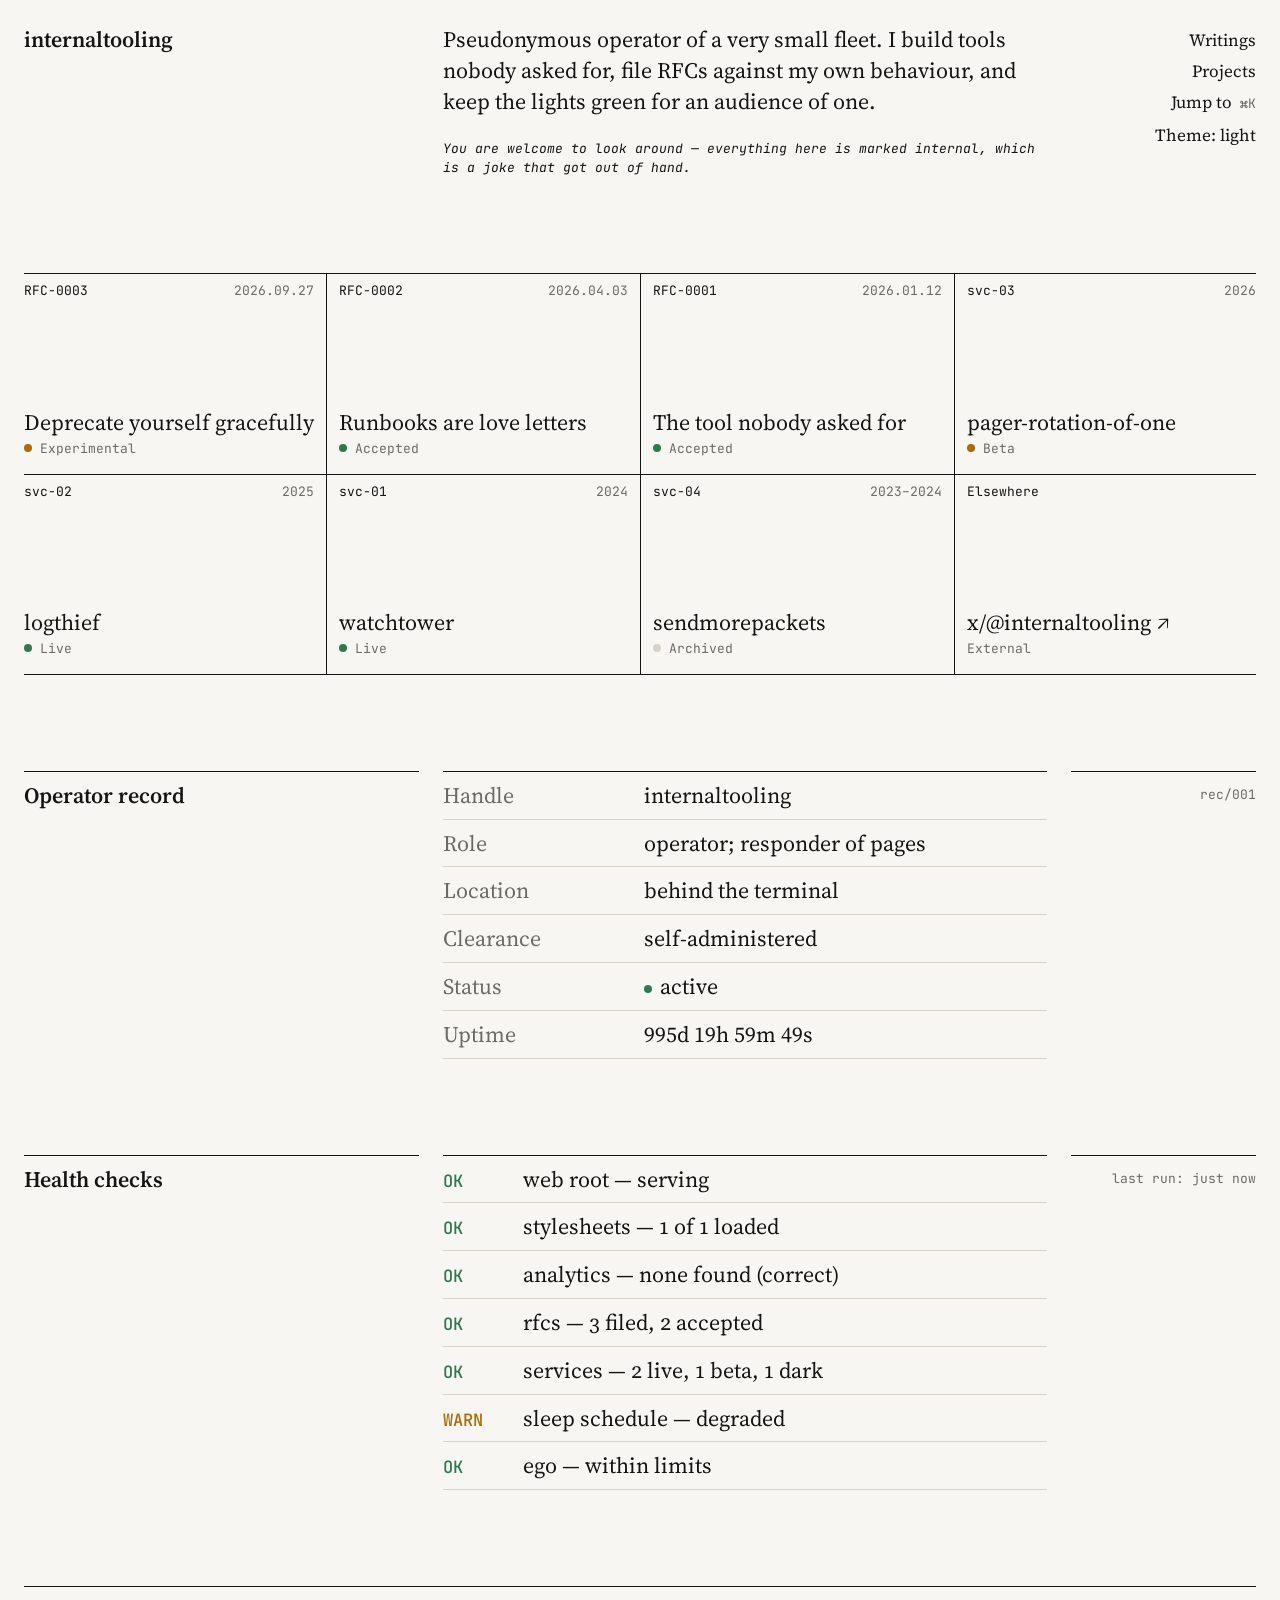
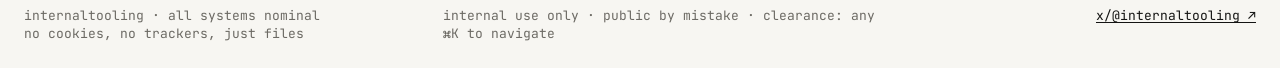
==== commit b3dea568: "Redesign as a catalog of tools after the Whole Earth Index Source Serif 4 and JetBrains Mono replace" ====
--- a/index.html
+++ b/index.html
@@ -5,140 +5,82 @@
 <meta name="viewport" content="width=device-width, initial-scale=1, viewport-fit=cover">
 <title>internaltooling</title>
 <meta name="description" content="internaltooling — pseudonymous operator of a very small fleet. Writings filed as RFCs, projects run as services.">
-<meta name="theme-color" content="#dedad2" media="(prefers-color-scheme: light)">
-<meta name="theme-color" content="#0d0a10" media="(prefers-color-scheme: dark)">
+<meta name="theme-color" content="#f7f6f2" media="(prefers-color-scheme: light)">
+<meta name="theme-color" content="#000000" media="(prefers-color-scheme: dark)">
 <link rel="icon" href="/assets/favicon.svg" type="image/svg+xml">
 <script>try{var t=localStorage.getItem("theme");if(t)document.documentElement.dataset.theme=t;else if(matchMedia("(prefers-color-scheme: dark)").matches)document.documentElement.dataset.theme="dark";}catch(e){}</script>
-<link rel="preload" href="/assets/fonts/RedHatMono-Variable.woff2" as="font" type="font/woff2" crossorigin>
+<link rel="preload" href="/assets/fonts/SourceSerif4-Variable.woff2" as="font" type="font/woff2" crossorigin>
 <link rel="stylesheet" href="/assets/site.css">
 <script src="/assets/site.js" defer></script>
 </head>
 <body>
-<a class="skip" href="#main">skip to content</a>
-<div class="dots" aria-hidden="true"><i></i></div>
+<a class="skip" href="#main">Skip to content</a>
 <div class="page">
 
-<header class="bar">
-  <a class="brand" href="/" aria-current="page">~internaltooling</a>
-  <button class="menu-btn" type="button" aria-expanded="false" aria-controls="nav"><span class="menu-label">menu</span></button>
+<header class="top grid">
+  <a class="brand" href="/" aria-current="page">internaltooling</a>
+  <button class="menu-btn" type="button" aria-expanded="false" aria-controls="nav"><span class="menu-label">Menu</span></button>
   <nav class="nav" id="nav" aria-label="Site">
-    <span class="nav-h">directories:</span>
-    <a href="/writings/">~/writings</a>
-    <a href="/projects/">~/projects</a>
-    <button class="palette-btn" type="button" aria-label="Control: open the command palette (⌘K)">control ⌘K</button>
+    <a href="/writings/">Writings</a>
+    <a href="/projects/">Projects</a>
+    <button class="palette-btn" type="button" aria-label="Jump to a page (⌘K)">Jump to<kbd>⌘K</kbd></button>
+    <button class="theme-btn" type="button">Theme: light</button>
   </nav>
-  <p class="rail-note">users on this box: 1<br>one dot in the background is lit. that is the user.</p>
 </header>
 
-<main id="main" class="board">
-  <div class="col">
-  <section class="box hello">
-    <pre class="banner" aria-hidden="true"> o ._ _|_  _  ._ ._   _. | _|_  _   _  | o ._   _
- | | | |_ (/_ |  | | (_| |  |_ (_) (_) | | | | (_|
-                                                _|</pre>
-    <p class="crumbs">~/internaltooling $ whoami</p>
-  </section>
-  <section class="box">
-    <h1 class="lede">Pseudonymous operator of a very small fleet. I build tools nobody asked for, file RFCs against my own behaviour, and keep the lights green for an audience of one.</h1>
-  </section>
-  <section class="box registry" aria-label="Registry: writings and services">
-  <div class="box-h reg-head" aria-hidden="true"><span>registry</span><span>date · object · subject · control</span></div>
-  <ul class="rows">
-    <li><a class="row" href="/writings/deprecate-yourself-gracefully/">
-      <span class="c-date">2026.09.27</span>
-      <span class="c-obj">RFC-0003</span>
-      <span class="c-subj">Deprecate yourself gracefully</span>
-      <span class="c-ctl">Experimental</span>
-      <span class="c-sum">The goal of every system you run is to stop needing you. A staged plan for your own sunset.</span>
-    </a></li>
-    <li><a class="row" href="/writings/runbooks-are-love-letters/">
-      <span class="c-date">2026.04.03</span>
-      <span class="c-obj">RFC-0002</span>
-      <span class="c-subj">Runbooks are love letters</span>
-      <span class="c-ctl">Accepted</span>
-      <span class="c-sum">Documentation is written for one reader: a stranger at 3am who happens to be you.</span>
-    </a></li>
-    <li><a class="row" href="/writings/the-tool-nobody-asked-for/">
-      <span class="c-date">2026.01.12</span>
-      <span class="c-obj">RFC-0001</span>
-      <span class="c-subj">The tool nobody asked for</span>
-      <span class="c-ctl">Accepted</span>
-      <span class="c-sum">On building software for problems that only exist because you wanted to build the software.</span>
-    </a></li>
-    <li><a class="row" href="/projects/#svc-03-h">
-      <span class="c-date">2026</span>
-      <span class="c-obj">svc-03</span>
-      <span class="c-subj">pager-rotation-of-one</span>
-      <span class="c-ctl">Beta</span>
-    </a></li>
-    <li><a class="row" href="/projects/#svc-02-h">
-      <span class="c-date">2025</span>
-      <span class="c-obj">svc-02</span>
-      <span class="c-subj">logthief</span>
-      <span class="c-ctl">Live</span>
-    </a></li>
-    <li><a class="row" href="/projects/#svc-01-h">
-      <span class="c-date">2024</span>
-      <span class="c-obj">svc-01</span>
-      <span class="c-subj">watchtower</span>
-      <span class="c-ctl">Live</span>
-    </a></li>
-    <li><a class="row" href="/projects/#svc-04-h">
-      <span class="c-date">2023–2024</span>
-      <span class="c-obj">svc-04</span>
-      <span class="c-subj">sendmorepackets</span>
-      <span class="c-ctl">Archived</span>
-    </a></li>
-    <li><a class="row" href="https://x.com/internaltooling" target="_blank" rel="noopener noreferrer">
-      <span class="c-date">—</span>
-      <span class="c-obj">Elsewhere</span>
-      <span class="c-subj">x/@internaltooling ↗</span>
-      <span class="c-ctl">External</span>
-    </a></li>
-  </ul>
-  </section>
-  <section class="box">
-    <p class="lede-2">You are welcome to look around — everything here is marked internal, which is a joke that got out of hand.</p>
-  </section>
+<main id="main">
+<section class="intro grid">
+  <h1 class="lede">Pseudonymous operator of a very small fleet. I build tools nobody asked for, file RFCs against my own behaviour, and keep the lights green for an audience of one.</h1>
+  <p class="note">You are welcome to look around — everything here is marked internal, which is a joke that got out of hand.</p>
+</section>
+
+<ul class="index" aria-label="Registry: writings and services">
+  <li><a class="cell" href="/writings/deprecate-yourself-gracefully/"><span class="cell-id"><span>RFC-0003</span><span>2026.09.27</span></span><span class="cell-t">Deprecate yourself gracefully</span><span class="cell-m"><span class="state warn">Experimental</span></span></a></li>
+  <li><a class="cell" href="/writings/runbooks-are-love-letters/"><span class="cell-id"><span>RFC-0002</span><span>2026.04.03</span></span><span class="cell-t">Runbooks are love letters</span><span class="cell-m"><span class="state">Accepted</span></span></a></li>
+  <li><a class="cell" href="/writings/the-tool-nobody-asked-for/"><span class="cell-id"><span>RFC-0001</span><span>2026.01.12</span></span><span class="cell-t">The tool nobody asked for</span><span class="cell-m"><span class="state">Accepted</span></span></a></li>
+  <li><a class="cell" href="/projects/#svc-03-h"><span class="cell-id"><span>svc-03</span><span>2026</span></span><span class="cell-t">pager-rotation-of-one</span><span class="cell-m"><span class="state warn">Beta</span></span></a></li>
+  <li><a class="cell" href="/projects/#svc-02-h"><span class="cell-id"><span>svc-02</span><span>2025</span></span><span class="cell-t">logthief</span><span class="cell-m"><span class="state">Live</span></span></a></li>
+  <li><a class="cell" href="/projects/#svc-01-h"><span class="cell-id"><span>svc-01</span><span>2024</span></span><span class="cell-t">watchtower</span><span class="cell-m"><span class="state">Live</span></span></a></li>
+  <li><a class="cell" href="/projects/#svc-04-h"><span class="cell-id"><span>svc-04</span><span>2023–2024</span></span><span class="cell-t">sendmorepackets</span><span class="cell-m"><span class="state none">Archived</span></span></a></li>
+  <li><a class="cell" href="https://x.com/internaltooling" target="_blank" rel="noopener noreferrer"><span class="cell-id"><span>Elsewhere</span><span></span></span><span class="cell-t">x/@internaltooling&nbsp;↗</span><span class="cell-m"><span class="state ext">External</span></span></a></li>
+</ul>
+
+<section class="sec grid" aria-labelledby="operator-h">
+  <h2 class="sec-h" id="operator-h">Operator record</h2>
+  <div class="sec-b">
+    <dl class="kv">
+      <dt>Handle</dt><dd>internaltooling</dd>
+      <dt>Role</dt><dd>operator; responder of pages</dd>
+      <dt>Location</dt><dd>behind the terminal</dd>
+      <dt>Clearance</dt><dd>self-administered</dd>
+      <dt>Status</dt><dd><span class="state">active</span></dd>
+      <dt>Uptime</dt><dd class="num" data-uptime="2024-03-15T09:00:00Z">…</dd>
+    </dl>
   </div>
+  <p class="sec-side">rec/001</p>
+</section>
 
-  <div class="col">
-    <section class="box" aria-label="Uptime">
-      <p class="upline" data-upline>… up …, 1 user</p>
-    </section>
-    <section class="box spec" aria-labelledby="operator-h">
-      <h2 id="operator-h" class="box-h spec-h"><span>Operator record</span><span>rec/001</span></h2>
-      <dl class="kv">
-        <dt>handle</dt><dd>internaltooling</dd>
-        <dt>role</dt><dd>operator; responder of pages</dd>
-        <dt>location</dt><dd>behind the terminal</dd>
-        <dt>clearance</dt><dd>self-administered</dd>
-        <dt>status</dt><dd><span class="pill live">active</span></dd>
-        <dt>uptime</dt><dd class="num" data-uptime="2024-03-15T09:00:00Z">…</dd>
-      </dl>
-    </section>
-    <section class="box spec" aria-labelledby="checks-h">
-      <h2 id="checks-h" class="box-h spec-h"><span>Health checks</span><span>last run: just now</span></h2>
-      <ul class="checks">
-        <li><span class="tag">OK</span><span>web root — serving</span></li>
-        <li><span class="tag">OK</span><span>stylesheets — 1 of 1 loaded</span></li>
-        <li><span class="tag">OK</span><span>analytics — none found (correct)</span></li>
-        <li><span class="tag">OK</span><span>rfcs — 3 filed, 2 accepted</span></li>
-        <li><span class="tag">OK</span><span>services — 2 live, 1 beta, 1 dark</span></li>
-        <li class="warn"><span class="tag">WARN</span><span>sleep schedule — degraded</span></li>
-        <li><span class="tag">OK</span><span>ego — within limits</span></li>
-      </ul>
-    </section>
+<section class="sec grid" aria-labelledby="checks-h">
+  <h2 class="sec-h" id="checks-h">Health checks</h2>
+  <div class="sec-b">
+    <ul class="checks">
+      <li><span class="tag">OK</span><span>web root — serving</span></li>
+      <li><span class="tag">OK</span><span>stylesheets — 1 of 1 loaded</span></li>
+      <li><span class="tag">OK</span><span>analytics — none found (correct)</span></li>
+      <li><span class="tag">OK</span><span>rfcs — 3 filed, 2 accepted</span></li>
+      <li><span class="tag">OK</span><span>services — 2 live, 1 beta, 1 dark</span></li>
+      <li class="warn"><span class="tag">WARN</span><span>sleep schedule — degraded</span></li>
+      <li><span class="tag">OK</span><span>ego — within limits</span></li>
+    </ul>
   </div>
+  <p class="sec-side">last run: just now</p>
+</section>
 </main>
 
-<footer class="foot">
-  <p class="f-1">internaltooling · all systems nominal</p>
-  <p class="f-2"><a href="https://x.com/internaltooling" target="_blank" rel="noopener noreferrer">x/@internaltooling ↗</a></p>
-  <p class="f-3">no cookies, no trackers, just files</p>
-  <p class="f-4"><button class="theme-btn" type="button">theme: light</button></p>
-  <p class="f-5">internal use only · public by mistake · clearance: any</p>
-  <p class="f-6"><span class="kbd">⌘K</span> to navigate</p>
+<footer class="foot grid">
+  <p class="f-a">internaltooling · all systems nominal<br>no cookies, no trackers, just files</p>
+  <p class="f-b"><span>internal use only</span><span class="sep"> · </span><span>public by mistake</span><span class="sep"> · </span><span>clearance: any</span><br><kbd>⌘K</kbd> to navigate</p>
+  <p class="f-c"><a href="https://x.com/internaltooling" target="_blank" rel="noopener noreferrer">x/@internaltooling ↗</a></p>
 </footer>
 </div>
 </body>
--- a/assets/site.css
+++ b/assets/site.css
@@ -1,395 +1,462 @@
-/* internaltooling — the home page of a shared internal server, after tilde.town */
+/* internaltooling — a catalog of internal tools, after the Whole Earth Index (wholeearth.info) */
 
 @font-face {
-  font-family: "Red Hat Mono";
-  src: url("/assets/fonts/RedHatMono-Variable.woff2") format("woff2");
-  font-weight: 300 700;
+  font-family: "Source Serif 4";
+  src: url("/assets/fonts/SourceSerif4-Variable.woff2") format("woff2");
+  font-weight: 400 600;
   font-style: normal;
   font-display: swap;
 }
 @font-face {
-  font-family: "Red Hat Mono";
-  src: url("/assets/fonts/RedHatMono-Italic-Variable.woff2") format("woff2");
-  font-weight: 300 700;
+  font-family: "Source Serif 4";
+  src: url("/assets/fonts/SourceSerif4-Italic-Variable.woff2") format("woff2");
+  font-weight: 400 600;
   font-style: italic;
   font-display: swap;
 }
+@font-face {
+  font-family: "JetBrains Mono";
+  src: url("/assets/fonts/JetBrainsMono-Variable.woff2") format("woff2");
+  font-weight: 400 600;
+  font-style: normal;
+  font-display: swap;
+}
+@font-face {
+  font-family: "JetBrains Mono";
+  src: url("/assets/fonts/JetBrainsMono-Italic-Variable.woff2") format("woff2");
+  font-weight: 400 600;
+  font-style: italic;
+  font-display: swap;
+}
+
+/* ---- the system: every size, space and colour below comes from here ----
+
+   Grid      ≥1024px: 12 columns, 24px gutters, 24px margins
+             640–1023px: 8 columns, 24px gutters, 24px margins
+             <640px: 4 columns, 16px gutters, 16px margins
+   Columns   label = first third, main = the next half, side = the last sixth
+   Type      t1 13 mono notes · t2 17 interface · t3 22 reading · t4 36 titles
+   Space     4 · 8 · 16 · 24 · 48 · 96
+   Colour    paper, ink, mute, rule, tint + three status colours, nothing else */
 
 :root {
-  --bg: #dedad2;
-  --box: #f6f4ef;
-  --line: #c6c0b5;
-  --ink: #17161a;
-  --dim: #6a6570;
-  --link: #2430c9;
-  --dot: #c2bbaf;
-  --lit: #d9480f;
-  --ok: #1f8a3a;
-  --warn: #b26b00;
-  --err: #c62828;
-  --none: #d2ccc1;
-  --sel: #ffe08a;
-  --mono: "Red Hat Mono", ui-monospace, "DejaVu Sans Mono", Menlo, monospace;
+  --cols: 12;
+  --gutter: 24px;
+  --margin: 24px;
+  --col-label: 1 / 5;
+  --col-main: 5 / 11;
+  --col-side: 11 / 13;
+
+  --t1: 13px;
+  --t2: 17px;
+  --t3: 22px;
+  --t4: 36px;
+  --lh-tight: 1.15;
+  --lh: 1.4;
+
+  --s1: 4px;
+  --s2: 8px;
+  --s3: 16px;
+  --s4: 24px;
+  --s5: 48px;
+  --s6: 96px;
+
+  --serif: "Source Serif 4", Georgia, serif;
+  --mono: "JetBrains Mono", ui-monospace, monospace;
+
+  --paper: #f7f6f2;
+  --ink: #141413;
+  --mute: #6c6a64;
+  --rule: #141413;
+  --hair: #d6d3cb;
+  --tint: #ecebe5;
+  --ok: #2f7a4d;
+  --warn: #b06a00;
+  --err: #be3b2a;
   color-scheme: light;
 }
 :root[data-theme="dark"] {
-  --bg: #0d0a10;
-  --box: #18141c;
-  --line: #2c2532;
-  --ink: #e6e1ea;
-  --dim: #8f8698;
-  --link: #a9a4ff;
-  --dot: #2b2232;
-  --lit: #ffcf70;
-  --ok: #7fd88f;
-  --warn: #ffcb6b;
-  --err: #ff7a7a;
-  --none: #2f2836;
-  --sel: #4a3d63;
+  --paper: #000;
+  --ink: #f3f1ec;
+  --mute: #8d8a83;
+  --rule: #f3f1ec;
+  --hair: #2c2b28;
+  --tint: #151514;
+  --ok: #62c98d;
+  --warn: #f0b04a;
+  --err: #ff7d68;
   color-scheme: dark;
 }
+
+@media (max-width: 1023px) {
+  :root {
+    --cols: 8;
+    --col-label: 1 / 3;
+    --col-main: 3 / 9;
+    --col-side: 3 / 9;
+  }
+}
+@media (max-width: 639px) {
+  :root {
+    --cols: 4;
+    --gutter: 16px;
+    --margin: 16px;
+    --col-label: 1 / -1;
+    --col-main: 1 / -1;
+    --col-side: 1 / -1;
+    --t1: 12px;
+    --t2: 16px;
+    --t3: 19px;
+    --t4: 28px;
+    --s6: 48px;
+  }
+}
+
+/* ---- base ---- */
 
 * { box-sizing: border-box; }
 html { -webkit-text-size-adjust: 100%; }
 body {
   margin: 0;
-  background: var(--bg);
+  background: var(--paper);
   color: var(--ink);
-  font: 400 15px/1.6 var(--mono);
-  overflow-x: hidden;
-}
-::selection { background: var(--sel); }
-a { color: var(--link); text-underline-offset: 3px; }
-a:hover { color: var(--ink); }
-:focus-visible { outline: 2px dashed var(--lit); outline-offset: 2px; }
-button { font: inherit; color: inherit; }
-h1, h2, h3 { font-size: inherit; font-weight: 600; margin: 0; }
-p { margin: 0 0 1em; }
-p:last-child { margin-bottom: 0; }
-
-.skip { position: absolute; left: -9999px; }
-.skip:focus { left: 12px; top: 12px; z-index: 30; background: var(--box); padding: 6px 10px; }
-
-/* ---- the dot field: one dot per user, one user ---- */
-
-.dots {
-  position: fixed;
-  inset: 0;
-  z-index: -1;
-  background: radial-gradient(circle, var(--dot) 2.5px, transparent 3px) right top / 32px 32px;
-}
-.dots i {
+  font: 400 var(--t2) / var(--lh) var(--serif);
+  font-variant-numeric: oldstyle-nums proportional-nums;
+  font-optical-sizing: auto;
+  text-rendering: optimizeLegibility;
+  -webkit-font-smoothing: antialiased;
+}
+h1, h2, h3, p, ul, ol, dl, dd, figure, blockquote, pre { margin: 0; }
+h1, h2, h3 { font-weight: 400; }
+ul, ol { padding: 0; list-style: none; }
+a { color: inherit; text-decoration: underline; text-decoration-thickness: 1px; text-underline-offset: 0.18em; }
+a:hover { color: var(--mute); }
+button { font: inherit; color: inherit; background: none; border: 0; padding: 0; cursor: pointer; }
+:focus-visible { outline: 2px solid var(--ink); outline-offset: 3px; }
+::selection { background: var(--ink); color: var(--paper); }
+em { font-style: italic; }
+strong { font-weight: 600; }
+code, kbd, pre, .mono {
+  font-family: var(--mono);
+  font-variant-ligatures: none;
+  font-variant-numeric: tabular-nums lining-nums;
+}
+code { font-size: 0.82em; white-space: nowrap; hyphens: none; }
+kbd { font-size: var(--t1); }
+
+.skip { position: absolute; left: var(--margin); top: -100px; background: var(--ink); color: var(--paper); padding: var(--s2) var(--s3); z-index: 10; }
+.skip:focus { top: var(--s3); }
+
+/* ---- grid ---- */
+
+.page { position: relative; min-height: 100vh; display: flex; flex-direction: column; }
+.grid {
+  display: grid;
+  grid-template-columns: repeat(var(--cols), minmax(0, 1fr));
+  column-gap: var(--gutter);
+  padding-inline: var(--margin);
+}
+.c-label { grid-column: var(--col-label); }
+.c-main { grid-column: var(--col-main); }
+.c-side { grid-column: var(--col-side); }
+.c-full { grid-column: 1 / -1; }
+main { flex: 1; }
+
+/* ---- header: name top left, links top right, the page's opening text between ---- */
+
+.top {
   position: absolute;
-  right: 11px;
-  top: 75px;
-  width: 10px;
-  height: 10px;
-  border-radius: 50%;
-  background: var(--lit);
-  box-shadow: 0 0 10px var(--lit);
-  animation: lit 4s ease-in-out infinite;
-}
-@keyframes lit { 50% { opacity: .45; } }
-@media (prefers-reduced-motion: reduce) { .dots i { animation: none; } }
-
-/* ---- page: rail on the left, boxes on the right ---- */
-
-.page {
+  inset: 0 0 auto 0;
+  padding-top: var(--s4);
+  align-items: start;
+  z-index: 2;
+  pointer-events: none;
+}
+.top > * { pointer-events: auto; }
+.brand { grid-column: var(--col-label); justify-self: start; font-size: var(--t3); font-weight: 600; line-height: var(--lh); text-decoration: none; }
+.brand:hover { color: var(--ink); }
+.nav { grid-column: var(--col-side); justify-self: end; display: flex; flex-direction: column; align-items: flex-end; gap: var(--s1); }
+.nav a, .nav button { text-decoration: none; line-height: var(--lh); }
+@media (min-width: 1024px) {
+  /* first baselines of nav and title sit on the brand's baseline */
+  .nav { gap: 0; margin-top: calc((var(--t3) - var(--t2)) * 0.29); }
+  .nav a, .nav button { line-height: calc(var(--t3) * var(--lh)); }
+  .intro .title { margin-top: calc(var(--t3) * 0.99 - var(--t4) * 0.865); }
+}
+.nav a[aria-current="page"] { text-decoration: underline; }
+.nav a:hover, .nav button:hover { color: var(--mute); }
+.nav kbd { margin-left: var(--s2); color: var(--mute); }
+.menu-btn { display: none; }
+
+.intro { padding-top: var(--s4); padding-bottom: var(--s6); }
+.intro > * { grid-column: var(--col-main); }
+.lede { font-size: var(--t3); line-height: var(--lh); text-wrap: pretty; }
+.note { margin-top: var(--s4); font: italic 400 var(--t1) / var(--lh) var(--mono); font-variant-ligatures: none; text-wrap: pretty; }
+.kicker { margin-bottom: var(--s3); font: 400 var(--t1) / var(--lh) var(--mono); color: var(--mute); }
+.title { font-size: var(--t4); line-height: var(--lh-tight); letter-spacing: -0.01em; text-wrap: balance; margin-bottom: var(--s4); }
+
+@media (max-width: 1023px) {
+  .top { position: static; padding-bottom: var(--s5); }
+  .brand { grid-column: 1 / 5; }
+  .nav { grid-column: 5 / -1; flex-direction: row; gap: var(--s4); }
+  .intro { padding-top: 0; }
+}
+@media (max-width: 639px) {
+  .top { padding-top: var(--s3); padding-bottom: var(--s5); align-items: baseline; }
+  .brand { grid-column: 1 / 4; font-size: var(--t2); }
+  .menu-btn { display: block; grid-column: 4 / 5; justify-self: end; line-height: var(--lh); }
+  .nav {
+    display: none;
+    grid-column: 1 / -1;
+    justify-self: stretch;
+    flex-direction: column;
+    align-items: stretch;
+    gap: 0;
+    margin-top: var(--s3);
+    border-top: 1px solid var(--rule);
+  }
+  .nav.open { display: flex; }
+  .nav a, .nav button { padding: var(--s2) 0; border-bottom: 1px solid var(--hair); text-align: left; }
+  .nav .palette-btn { display: flex; justify-content: space-between; align-items: baseline; }
+}
+
+/* ---- the ruled index: one cell per entry, rules on the gutter centres ---- */
+
+.index {
+  /* one column of the page grid; cells span three of them, rules sit half a gutter before a column */
+  --c: calc((100% - 11 * var(--gutter)) / 12);
+  margin-inline: var(--margin);
+  border-block: 1px solid var(--rule);
   display: grid;
-  grid-template-columns: 220px minmax(0, 1fr);
-  grid-template-rows: 1fr auto;
-  column-gap: 32px;
-  max-width: 1420px;
-  padding: 16px 48px 32px 16px;
-  min-height: 100vh;
-}
-.bar {
-  grid-row: 1 / span 2;
-  position: sticky;
-  top: 16px;
-  align-self: start;
-  text-align: right;
-  padding-top: 4px;
-}
-.brand { display: block; font-weight: 600; color: var(--ink); text-decoration: none; }
-.brand[aria-current="page"]::before { content: "> "; color: var(--lit); }
-.nav { display: flex; flex-direction: column; align-items: flex-end; margin-top: 18px; }
-.nav-h, .rail-h { color: var(--dim); }
-.nav a, .palette-btn { line-height: 1.6; }
-.nav a[aria-current="page"] { color: var(--ink); text-decoration-style: double; }
-.palette-btn {
-  margin-top: 10px;
-  padding: 0;
-  border: 0;
-  background: none;
-  color: var(--link);
-  text-decoration: underline;
-  text-underline-offset: 3px;
-  cursor: pointer;
-}
-.palette-btn:hover { color: var(--ink); }
-.rail-note { margin-top: 18px; color: var(--dim); font-size: 13px; }
-.menu-btn { display: none; }
-
-main { min-width: 0; }
-
-/* ---- boxes ---- */
-
-.box {
-  background: var(--box);
-  border: 1px solid var(--line);
-  padding: 14px 16px;
-  margin-bottom: 16px;
-}
-.box-h {
+  grid-template-columns:
+    calc(3 * var(--c) + 2.5 * var(--gutter))
+    repeat(2, calc(3 * var(--c) + 3 * var(--gutter)))
+    calc(3 * var(--c) + 2.5 * var(--gutter));
+}
+.index > li { display: flex; min-width: 0; }
+.cell {
+  flex: 1;
+  min-width: 0;
   display: flex;
-  justify-content: space-between;
-  gap: 12px;
-  flex-wrap: wrap;
-  font-weight: 400;
-  color: var(--dim);
-  margin-bottom: 10px;
-}
-.box-h > :first-child { color: var(--ink); }
-
-.board {
-  display: grid;
-  grid-template-columns: minmax(0, 1.4fr) minmax(0, 1fr);
-  column-gap: 16px;
-  align-items: start;
-}
-.single { max-width: 860px; }
-
-.banner {
-  margin: 0 0 10px;
-  font: 500 min(17px, 2.5vw)/1.15 var(--mono);
-  color: var(--ink);
-  overflow: hidden;
-  white-space: pre;
-}
-.crumbs { color: var(--dim); margin: 0; }
-.crumbs a { color: var(--dim); }
-.lede { font-size: 19px; line-height: 1.5; font-weight: 500; }
-.lede-2 { color: var(--ink); }
-.tally { color: var(--dim); }
-
-/* ---- registry: one row per thing on the box ---- */
-
-.rows { list-style: none; margin: 0; padding: 0; }
-.rows > li + li { border-top: 1px dashed var(--line); }
+  flex-direction: column;
+  gap: var(--s1);
+  min-height: 200px;
+  padding: var(--s2) calc(var(--gutter) / 2) var(--s3);
+  border-left: 1px solid var(--rule);
+  text-decoration: none;
+}
+.index > li:nth-child(4n + 1) .cell { border-left: 0; padding-left: 0; }
+.index > li:nth-child(4n) .cell { padding-right: 0; }
+.index > li:nth-child(n + 5) .cell { border-top: 1px solid var(--rule); }
+.cell-id { display: flex; justify-content: space-between; gap: var(--s3); margin-bottom: auto; font: 400 var(--t1) / var(--lh) var(--mono); font-variant-numeric: tabular-nums lining-nums; }
+.cell-id span + span { color: var(--mute); }
+.cell-t { font-size: var(--t3); line-height: var(--lh-tight); text-wrap: balance; }
+.cell-m { font: 400 var(--t1) / var(--lh) var(--mono); color: var(--mute); }
+.state.ext::before { display: none; }
+a.cell:hover { color: var(--ink); background: var(--tint); }
+a.cell:hover .cell-t { text-decoration: underline; text-decoration-thickness: 1px; text-underline-offset: 0.18em; }
+a.cell:focus-visible { outline-offset: -2px; }
+
+@media (max-width: 1023px) {
+  .index { grid-template-columns: repeat(2, minmax(0, 1fr)); }
+  .index > li .cell { border-left: 1px solid var(--rule); padding-left: calc(var(--gutter) / 2); padding-right: calc(var(--gutter) / 2); border-top: 0; }
+  .index > li:nth-child(odd) .cell { border-left: 0; padding-left: 0; }
+  .index > li:nth-child(even) .cell { padding-right: 0; }
+  .index > li:nth-child(n + 3) .cell { border-top: 1px solid var(--rule); }
+  .cell { min-height: 168px; }
+}
+@media (max-width: 639px) {
+  .cell { min-height: 136px; }
+  .cell-t { font-size: var(--t2); }
+}
+
+/* ---- sections: label in the first third, text in the middle ---- */
+
+.sec { padding-top: var(--s6); align-items: start; font-size: var(--t3); }
+.sec-h, .sec-b, .sec-side { border-top: 1px solid var(--rule); padding-top: var(--s2); }
+.sec-h { grid-column: var(--col-label); font-size: var(--t3); font-weight: 600; line-height: var(--lh); }
+.sec-h a { text-decoration: none; }
+.sec-h a:hover { text-decoration: underline; color: var(--ink); }
+.sec-h .mono { display: inline-block; min-width: 5.5em; margin-right: var(--s3); font-size: var(--t1); font-weight: 400; color: var(--mute); }
+.sec-b { grid-column: var(--col-main); }
+.sec-plain { padding-top: var(--s6); }
+.sec-b > * + * { margin-top: var(--s4); }
+.sec-b .lede + .mono-line, .sec-b p + .mono-line, .sec-b > .uptime-legend { margin-top: var(--s2); }
+.sec-side { grid-column: var(--col-side); text-align: right; font: 400 var(--t1) / calc(var(--t3) * var(--lh)) var(--mono); color: var(--mute); }
+@media (max-width: 1023px) {
+  .sec { row-gap: var(--s2); }
+  .sec-side { border-top: 0; padding-top: 0; text-align: left; line-height: var(--lh); }
+}
+@media (max-width: 639px) {
+  .sec-b { border-top: 0; padding-top: 0; }
+}
+.mono-line { font: 400 var(--t1) / var(--lh) var(--mono); font-variant-ligatures: none; color: var(--mute); }
+.mono-line a { color: var(--ink); }
+
+/* tables of record: hairline rows, tabular figures */
+.kv { display: grid; grid-template-columns: minmax(0, 1fr) minmax(0, 2fr); margin-top: calc(-1 * var(--s2)); }
+.kv dt, .kv dd { padding: var(--s2) 0; border-bottom: 1px solid var(--hair); }
+.kv dt { color: var(--mute); }
+.kv dd.num { font-variant-numeric: tabular-nums lining-nums; }
+.state { display: inline-flex; align-items: baseline; gap: var(--s2); }
+.state::before { content: ""; width: 8px; height: 8px; border-radius: 50%; background: var(--ok); transform: translateY(-1px); }
+.state.warn::before { background: var(--warn); }
+.state.err::before { background: var(--err); }
+.state.none::before { background: var(--hair); }
+
+.checks { margin-top: calc(-1 * var(--s2)); }
+.checks li { display: grid; grid-template-columns: 64px minmax(0, 1fr); column-gap: var(--s3); align-items: baseline; padding: var(--s2) 0; border-bottom: 1px solid var(--hair); }
+.checks .tag { font: 500 var(--t2) / var(--lh) var(--mono); color: var(--ok); }
+.checks .warn .tag { color: var(--warn); }
+
+
+/* registry rows (home and writings): date, object, subject, control */
+.rows { border-top: 1px solid var(--rule); }
 .row {
   display: grid;
-  grid-template-columns: 10.5ch 9ch minmax(0, 1fr) auto;
-  column-gap: 14px;
-  padding: 8px 0;
-  color: var(--ink);
+  grid-template-columns: 112px 96px minmax(0, 1fr) auto;
+  column-gap: var(--s3);
+  align-items: baseline;
+  padding: var(--s2) 0;
+  border-bottom: 1px solid var(--hair);
   text-decoration: none;
 }
-.c-date, .c-obj { color: var(--dim); }
-.c-subj { color: var(--link); text-decoration: underline; text-underline-offset: 3px; }
-.row:hover .c-subj { color: var(--ink); }
-.row.is-static .c-subj { color: var(--ink); text-decoration: none; font-weight: 600; }
-.c-ctl::before { content: "["; color: var(--dim); }
-.c-ctl::after { content: "]"; color: var(--dim); }
-.c-sum { grid-column: 3 / -1; color: var(--dim); font-size: 14px; }
-.reg-head { font-size: 13px; }
-
-/* ---- operator record, health checks ---- */
-
-.kv { display: grid; grid-template-columns: 10ch minmax(0, 1fr); gap: 2px 12px; margin: 0; }
-.kv dt { color: var(--dim); }
-.kv dd { margin: 0; }
-.num { font-variant-numeric: tabular-nums; }
-.pill { color: var(--ok); }
-.pill::before { content: ""; display: inline-block; width: 8px; height: 8px; margin-right: 8px; border-radius: 50%; background: currentColor; }
-.upline { font-size: 17px; text-align: right; font-variant-numeric: tabular-nums; }
-
-.checks { list-style: none; margin: 0; padding: 0; }
-.checks li { display: grid; grid-template-columns: 7ch minmax(0, 1fr); }
-.tag { color: var(--ok); }
-.tag::before { content: "["; color: var(--dim); }
-.tag::after { content: "]"; color: var(--dim); }
-.checks .warn .tag { color: var(--warn); }
+.row .r-date, .row .r-obj, .row .r-ctl { font: 400 var(--t1) / var(--lh) var(--mono); font-variant-numeric: tabular-nums lining-nums; color: var(--mute); }
+a.row:hover { color: var(--ink); }
+a.row:hover .r-subj { text-decoration: underline; text-decoration-thickness: 1px; text-underline-offset: 0.18em; }
+@media (max-width: 639px) {
+  .row { grid-template-columns: 96px minmax(0, 1fr); row-gap: 0; }
+  .row .r-obj { grid-column: 2; grid-row: 1; }
+  .row .r-subj { grid-column: 1 / -1; }
+  .row .r-ctl { display: none; }
+}
 
 /* ---- services ---- */
 
-.svc-body { margin-top: 6px; }
-.uptime { display: flex; gap: 3px; height: 26px; margin: 14px 0 6px; }
+.uptime { display: flex; gap: 2px; height: 24px; }
 .uptime i { flex: 1; background: var(--ok); }
 .uptime i.w { background: var(--warn); }
 .uptime i.e { background: var(--err); }
-.uptime i.n { background: var(--none); }
-.uptime-legend { display: flex; justify-content: space-between; gap: 12px; color: var(--dim); font-size: 13px; }
-.tags { display: flex; flex-wrap: wrap; gap: 6px; margin-top: 12px; }
-.tags span { border: 1px solid var(--line); padding: 0 8px; font-size: 13px; color: var(--dim); }
-
-/* ---- filings: a document in one box ---- */
-
-.sheet-head {
-  display: flex;
-  justify-content: space-between;
-  align-items: flex-start;
-  gap: 16px;
-  flex-wrap: wrap;
-  border-bottom: 1px dashed var(--line);
-  padding-bottom: 12px;
-  margin-bottom: 14px;
-}
-.sheet-meta { display: grid; grid-template-columns: 10ch minmax(0, 1fr); gap: 0 12px; margin: 0; }
-.sheet-meta dt { color: var(--dim); }
-.sheet-meta dd { margin: 0; }
-.sheet-ctl { display: flex; gap: 14px; }
-.sheet-ctl a::before { content: "["; color: var(--dim); }
-.sheet-ctl a::after { content: "]"; color: var(--dim); }
-.stamp { color: var(--ok); text-transform: uppercase; letter-spacing: .06em; }
-.sheet h1 { font-size: 22px; line-height: 1.35; margin: 14px 0 12px; }
-.doc-body { max-width: 72ch; }
-.doc-body h2 { margin: 2em 0 .6em; }
-.doc-body h2::before { content: "## "; color: var(--dim); }
-.doc-body ul, .doc-body ol { padding-left: 3ch; }
-.doc-body li { margin-bottom: .4em; }
-.doc-body blockquote { margin: 1em 0; padding-left: 2ch; border-left: 2px solid var(--lit); color: var(--dim); }
-code { font-family: var(--mono); font-size: .95em; }
-:not(pre) > code { background: var(--bg); padding: 0 4px; }
-pre {
-  background: var(--bg);
-  border: 1px solid var(--line);
-  padding: 12px 14px;
+.uptime i.n { background: var(--hair); }
+.uptime-legend { display: flex; justify-content: space-between; gap: var(--s3); font: 400 var(--t1) / var(--lh) var(--mono); font-variant-numeric: tabular-nums lining-nums; color: var(--mute); }
+
+/* ---- documents ---- */
+
+.meta { --c: calc((100% - 11 * var(--gutter)) / 12); margin-inline: var(--margin); border-block: 1px solid var(--rule); display: grid; grid-template-columns: calc(4 * var(--c) + 3.5 * var(--gutter)) calc(6 * var(--c) + 6 * var(--gutter)) calc(2 * var(--c) + 1.5 * var(--gutter)); }
+.meta > div { padding: var(--s2) calc(var(--gutter) / 2) var(--s3); min-width: 0; }
+.meta > div:first-child { padding-left: 0; }
+.meta > div:last-child { padding-right: 0; }
+.meta > div + div { border-left: 1px solid var(--rule); }
+.meta dt { font: 400 var(--t1) / var(--lh) var(--mono); color: var(--mute); margin-bottom: var(--s1); }
+.meta dd { overflow-wrap: anywhere; }
+@media (max-width: 1023px) {
+  .meta { grid-template-columns: repeat(3, minmax(0, 1fr)); }
+}
+@media (max-width: 639px) {
+  .meta { grid-template-columns: minmax(0, 1fr); }
+  .meta > div { display: grid; grid-template-columns: minmax(0, 1fr) minmax(0, 2fr); align-items: baseline; padding: var(--s2) 0; }
+  .meta > div + div { border-left: 0; border-top: 1px solid var(--hair); }
+  .meta dt { margin-bottom: 0; }
+}
+
+
+.doc { padding-top: var(--s6); counter-reset: sec; }
+.doc-body { grid-column: var(--col-main); position: relative; font-size: var(--t3); line-height: var(--lh); }
+.doc-body p { text-wrap: pretty; }
+.doc-body > p + p { text-indent: 1.5em; }
+.doc-body h2 {
+  counter-increment: sec;
+  position: absolute;
+  left: calc(-1 * (100% / 6 * 4 + var(--gutter) * 4 / 6));
+  width: calc(100% / 6 * 4 - var(--gutter) / 3);
+  font-size: inherit;
+  font-weight: 600;
+  line-height: inherit;
+}
+.doc-body h2::before { content: counter(sec); display: inline-block; width: 2em; font: 400 var(--t1) / 1 var(--mono); font-variant-numeric: tabular-nums lining-nums; color: var(--mute); }
+.doc-body > * + * { margin-top: var(--s4); }
+.doc-body > p + p { margin-top: 0; }
+.doc-body > h2, .doc-body > h2 + * { margin-top: var(--s5); }
+.doc-body > h2:first-child, .doc-body > h2:first-child + * { margin-top: 0; }
+.doc-body li { position: relative; padding-left: 1.5em; }
+.doc-body li + li { margin-top: var(--s2); }
+.doc-body ul > li::before { content: "—"; position: absolute; left: 0; color: var(--mute); }
+.doc-body ol { counter-reset: item; }
+.doc-body ol > li { counter-increment: item; }
+.doc-body ol > li::before { content: counter(item) "."; position: absolute; left: 0; font-variant-numeric: lining-nums; color: var(--mute); }
+.doc-body blockquote { padding-left: 1.5em; font-style: italic; }
+.doc-body pre {
+  padding: var(--s3) var(--s4);
+  background: var(--tint);
   overflow-x: auto;
-  font-size: 13.5px;
-  line-height: 1.5;
-}
-.doc-foot { margin-top: 24px; padding-top: 12px; border-top: 1px dashed var(--line); color: var(--dim); font-size: 14px; }
-.kbd { border: 1px solid var(--line); padding: 0 5px; font-size: .9em; }
-
-/* ---- footer: a row of 88x31 badges ---- */
-
-.foot {
-  grid-column: 2;
-  display: flex;
-  flex-wrap: wrap;
-  gap: 8px;
-  margin-top: 8px;
-}
-.foot p {
-  display: flex;
-  align-items: center;
-  height: 31px;
-  margin: 0;
-  padding: 0 10px 0 0;
-  border: 1px solid var(--line);
-  background: var(--box);
-  font-size: 12px;
-  color: var(--dim);
-  white-space: nowrap;
-}
-.foot p::before {
-  content: "";
-  align-self: stretch;
-  width: 10px;
-  margin-right: 10px;
-  background: var(--line);
-}
-.foot .f-1::before { background: var(--ok); }
-.foot .f-5::before { background: var(--lit); }
-.theme-btn { padding: 0; border: 0; background: none; font-size: 12px; color: var(--link); text-decoration: underline; text-underline-offset: 3px; cursor: pointer; }
+  font-size: var(--t1);
+  line-height: 1.6;
+  hyphens: none;
+}
+.doc-body pre code { font-size: inherit; white-space: inherit; }
+@media (max-width: 1023px) {
+  .doc-body h2 { left: calc(-1 * (100% / 6 * 2 + var(--gutter) / 3)); width: calc(100% / 6 * 2 - var(--gutter) * 2 / 3); font-size: var(--t2); }
+}
+@media (max-width: 639px) {
+  .doc-body { font-size: var(--t2); }
+  .doc-body h2 { position: static; width: auto; font-size: var(--t2); font-weight: 600; }
+  .doc-body > h2 + * { margin-top: var(--s2); }
+  .doc-body pre { margin-inline: calc(-1 * var(--margin)); padding-inline: var(--margin); }
+}
+
+.doc-foot { padding-top: var(--s6); }
+.doc-foot p { grid-column: var(--col-main); padding-top: var(--s3); border-top: 1px solid var(--rule); }
+
+/* ---- footer ---- */
+
+.foot { margin-top: var(--s6); padding-bottom: var(--s4); row-gap: var(--s1); font-size: var(--t1); line-height: var(--lh); }
+.foot::before { content: ""; grid-column: 1 / -1; border-top: 1px solid var(--rule); margin-bottom: var(--s3); }
+.foot p { font-family: var(--mono); font-variant-ligatures: none; color: var(--mute); }
+.foot a { color: var(--ink); }
+.f-a { grid-column: var(--col-label); }
+.f-b { grid-column: var(--col-main); }
+.f-c { grid-column: var(--col-side); justify-self: end; text-align: right; }
+@media (max-width: 1023px) {
+  .f-a { grid-column: 1 / 4; }
+  .f-b { grid-column: 4 / 9; }
+  .f-c { grid-column: 1 / -1; justify-self: start; text-align: left; }
+}
+@media (max-width: 639px) {
+  .f-a, .f-b, .f-c { grid-column: 1 / -1; }
+  .f-b .sep { display: none; }
+  .f-b span { display: block; }
+}
 
 /* ---- command palette ---- */
 
 .palette {
-  width: min(560px, calc(100vw - 32px));
+  width: min(560px, calc(100vw - 2 * var(--margin)));
   margin: 12vh auto auto;
   padding: 0;
-  border: 1px solid var(--line);
-  background: var(--box);
+  border: 1px solid var(--rule);
+  background: var(--paper);
   color: var(--ink);
 }
-.palette::backdrop { background: rgba(0, 0, 0, .5); }
+.palette::backdrop { background: rgba(0, 0, 0, 0.4); }
 .palette input {
+  display: block;
   width: 100%;
-  padding: 12px 14px;
+  padding: var(--s3);
   border: 0;
-  border-bottom: 1px dashed var(--line);
-  background: none;
+  border-bottom: 1px solid var(--rule);
+  background: transparent;
   color: var(--ink);
-  font: inherit;
+  font: 400 var(--t3) / var(--lh) var(--serif);
   outline: none;
 }
-.palette input::placeholder { color: var(--dim); }
-.palette ul { list-style: none; margin: 0; padding: 6px 0; max-height: 60vh; overflow-y: auto; }
-.palette a { display: flex; justify-content: space-between; gap: 12px; padding: 4px 14px; color: var(--ink); text-decoration: none; }
+.palette input::placeholder { color: var(--mute); }
+.palette ul { max-height: 60vh; overflow-y: auto; padding-block: var(--s2); }
+.palette a { display: flex; justify-content: space-between; align-items: baseline; gap: var(--s3); padding: var(--s2) var(--s3); text-decoration: none; }
 .palette a b { font-weight: 400; }
-.palette a span { color: var(--dim); }
-.palette a.active, .palette a:hover { background: var(--bg); }
-.palette a.active b::before { content: "> "; color: var(--lit); }
-.palette .empty { padding: 4px 14px; color: var(--dim); }
-
-/* ---- narrow screens ---- */
-
-@media (max-width: 1080px) {
-  .board { grid-template-columns: minmax(0, 1fr); }
-}
-
-@media (max-width: 760px) {
-  body { font-size: 14px; }
-  .page { display: block; padding: 0 12px 24px; }
-  .bar {
-    position: sticky;
-    top: 0;
-    z-index: 10;
-    display: flex;
-    justify-content: space-between;
-    align-items: center;
-    margin: 0 -12px 12px;
-    padding: 10px 12px;
-    background: var(--box);
-    border-bottom: 1px solid var(--line);
-    text-align: left;
-  }
-  .menu-btn {
-    display: block;
-    padding: 0 8px;
-    border: 1px solid var(--line);
-    background: var(--bg);
-    cursor: pointer;
-  }
-  .menu-btn::before { content: "["; color: var(--dim); }
-  .menu-btn::after { content: "]"; color: var(--dim); }
-  .nav {
-    display: none;
-    position: absolute;
-    top: 100%;
-    right: 0;
-    left: 0;
-    margin: 0;
-    padding: 12px;
-    align-items: flex-start;
-    background: var(--box);
-    border-bottom: 1px solid var(--line);
-  }
-  .nav.open { display: flex; }
-  .nav a, .palette-btn { padding: 4px 0; }
-  .rail-note { display: none; }
-  .dots i { display: none; }
-  .lede { font-size: 17px; }
-  .row { grid-template-columns: auto minmax(0, 1fr) auto; }
-  .row .c-date { grid-column: 1 / -1; grid-row: 2; font-size: 13px; }
-  .row .c-subj { grid-column: 2; }
-  .c-sum { grid-column: 1 / -1; }
-  .reg-head { display: none; }
-  .upline { text-align: left; font-size: 15px; }
-  .foot p { white-space: normal; height: auto; min-height: 31px; }
-}
-
-/* ---- services: the version sits under the name ---- */
-
-.services .row { grid-template-columns: 7ch minmax(0, 1fr) auto; }
-.services .row .c-date { grid-column: 2; grid-row: 2; font-size: 13px; }
-.services .row .c-subj { grid-column: 2; grid-row: 1; }
-.services .row .c-ctl { grid-column: 3; grid-row: 1; }
-.services .row .c-obj { grid-column: 1; grid-row: 1; }
-.svc { padding-bottom: 14px; }
-.svc-body { padding-left: calc(7ch + 14px); }
-@media (max-width: 760px) {
-  .svc-body { padding-left: 0; }
-}
+.palette a span { font: 400 var(--t1) / var(--lh) var(--mono); color: var(--mute); }
+.palette a.active, .palette a:hover { background: var(--tint); color: var(--ink); }
+.palette .empty { padding: var(--s2) var(--s3); color: var(--mute); }
+
+@media (prefers-reduced-motion: no-preference) {
+  a, .cell, .row { transition: color 0.12s, background-color 0.12s; }
+}
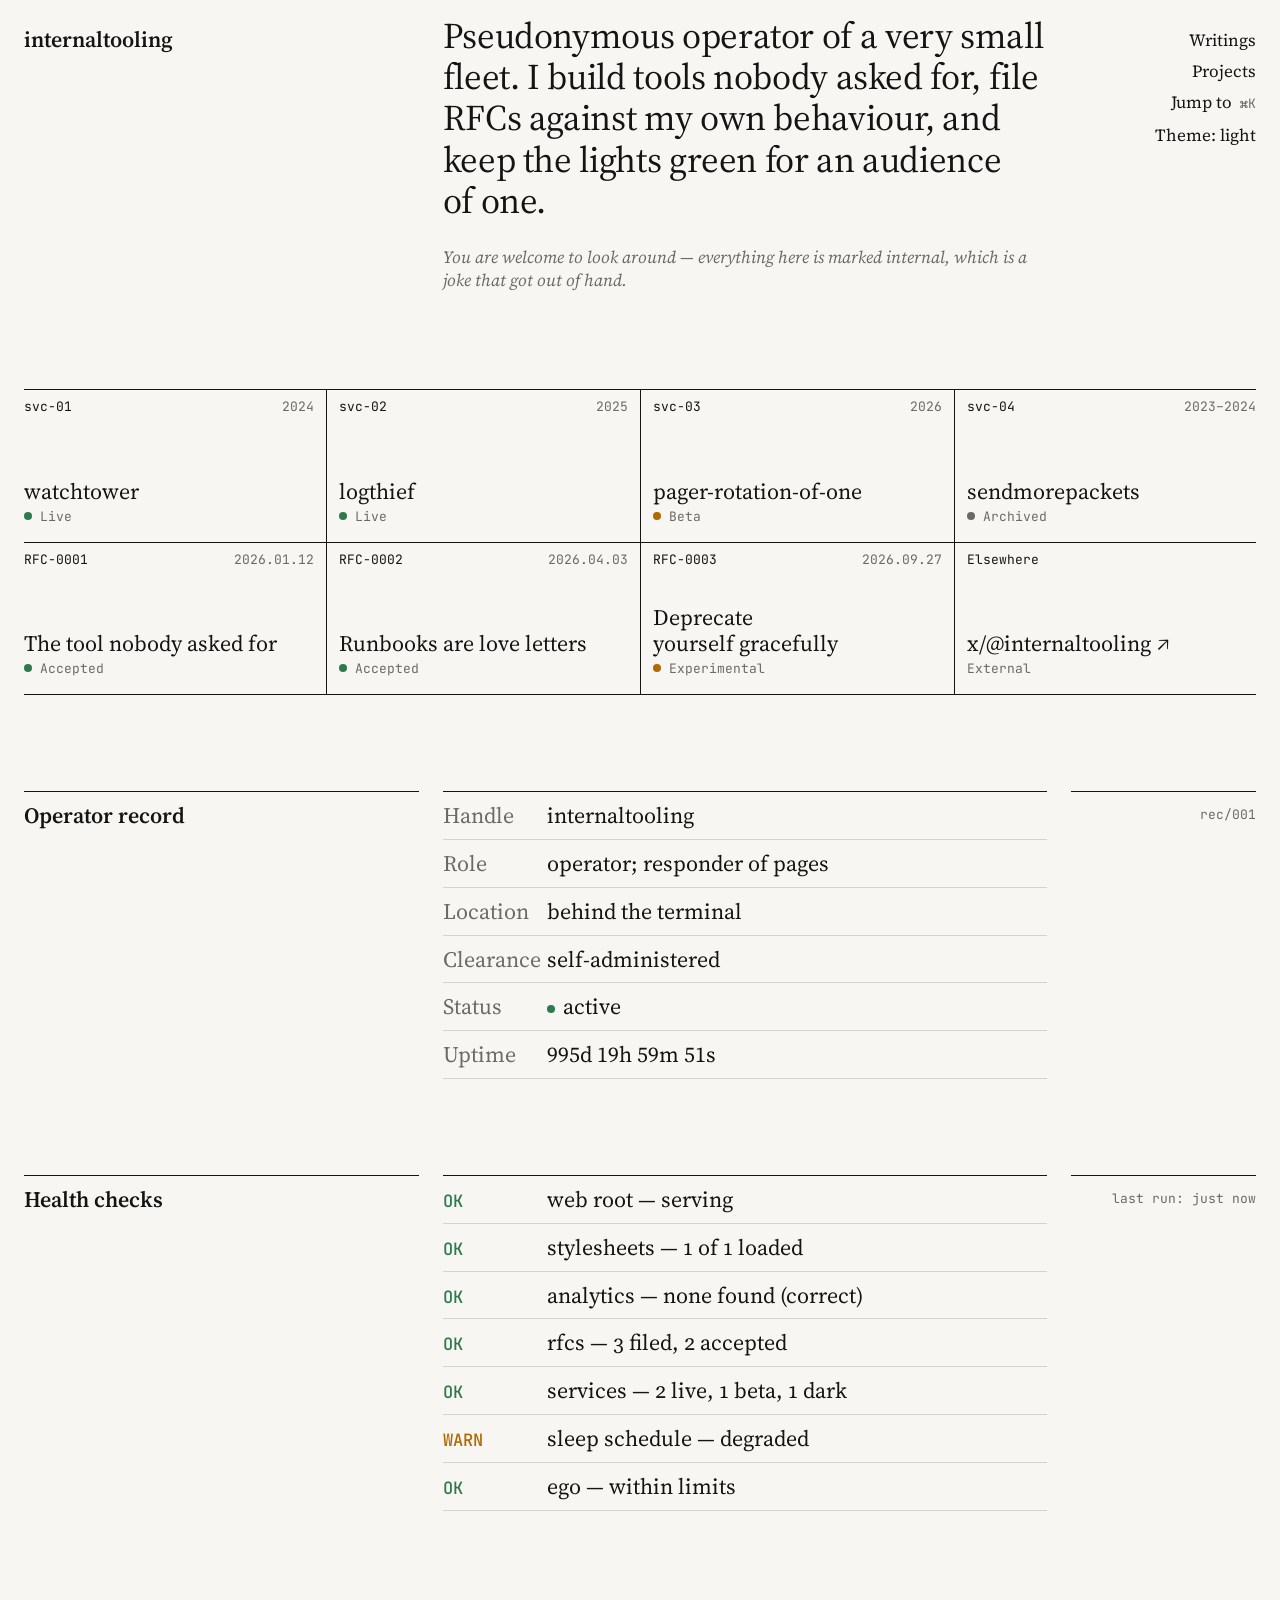
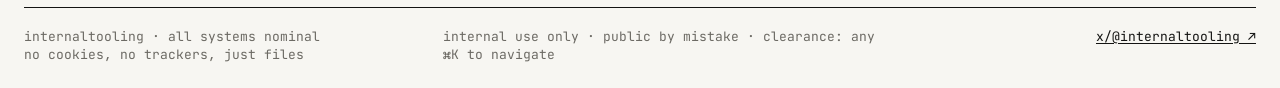
==== commit f5f7b7cb: "Fix the flaws two fresh-eyes reviews found Cells align to the 12-column grid with full-height rules." ====
--- a/index.html
+++ b/index.html
@@ -6,7 +6,7 @@
 <title>internaltooling</title>
 <meta name="description" content="internaltooling — pseudonymous operator of a very small fleet. Writings filed as RFCs, projects run as services.">
 <meta name="theme-color" content="#f7f6f2" media="(prefers-color-scheme: light)">
-<meta name="theme-color" content="#000000" media="(prefers-color-scheme: dark)">
+<meta name="theme-color" content="#0d0d0c" media="(prefers-color-scheme: dark)">
 <link rel="icon" href="/assets/favicon.svg" type="image/svg+xml">
 <script>try{var t=localStorage.getItem("theme");if(t)document.documentElement.dataset.theme=t;else if(matchMedia("(prefers-color-scheme: dark)").matches)document.documentElement.dataset.theme="dark";}catch(e){}</script>
 <link rel="preload" href="/assets/fonts/SourceSerif4-Variable.woff2" as="font" type="font/woff2" crossorigin>
@@ -35,13 +35,13 @@
 </section>
 
 <ul class="index" aria-label="Registry: writings and services">
+  <li><a class="cell" href="/projects/#svc-01-h"><span class="cell-id"><span>svc-01</span><span>2024</span></span><span class="cell-t">watchtower</span><span class="cell-m"><span class="state">Live</span></span></a></li>
+  <li><a class="cell" href="/projects/#svc-02-h"><span class="cell-id"><span>svc-02</span><span>2025</span></span><span class="cell-t">logthief</span><span class="cell-m"><span class="state">Live</span></span></a></li>
+  <li><a class="cell" href="/projects/#svc-03-h"><span class="cell-id"><span>svc-03</span><span>2026</span></span><span class="cell-t">pager-rotation-of-one</span><span class="cell-m"><span class="state warn">Beta</span></span></a></li>
+  <li><a class="cell" href="/projects/#svc-04-h"><span class="cell-id"><span>svc-04</span><span>2023–2024</span></span><span class="cell-t">sendmorepackets</span><span class="cell-m"><span class="state none">Archived</span></span></a></li>
+  <li><a class="cell" href="/writings/the-tool-nobody-asked-for/"><span class="cell-id"><span>RFC-0001</span><span>2026.01.12</span></span><span class="cell-t">The tool nobody asked for</span><span class="cell-m"><span class="state">Accepted</span></span></a></li>
+  <li><a class="cell" href="/writings/runbooks-are-love-letters/"><span class="cell-id"><span>RFC-0002</span><span>2026.04.03</span></span><span class="cell-t">Runbooks are love letters</span><span class="cell-m"><span class="state">Accepted</span></span></a></li>
   <li><a class="cell" href="/writings/deprecate-yourself-gracefully/"><span class="cell-id"><span>RFC-0003</span><span>2026.09.27</span></span><span class="cell-t">Deprecate yourself gracefully</span><span class="cell-m"><span class="state warn">Experimental</span></span></a></li>
-  <li><a class="cell" href="/writings/runbooks-are-love-letters/"><span class="cell-id"><span>RFC-0002</span><span>2026.04.03</span></span><span class="cell-t">Runbooks are love letters</span><span class="cell-m"><span class="state">Accepted</span></span></a></li>
-  <li><a class="cell" href="/writings/the-tool-nobody-asked-for/"><span class="cell-id"><span>RFC-0001</span><span>2026.01.12</span></span><span class="cell-t">The tool nobody asked for</span><span class="cell-m"><span class="state">Accepted</span></span></a></li>
-  <li><a class="cell" href="/projects/#svc-03-h"><span class="cell-id"><span>svc-03</span><span>2026</span></span><span class="cell-t">pager-rotation-of-one</span><span class="cell-m"><span class="state warn">Beta</span></span></a></li>
-  <li><a class="cell" href="/projects/#svc-02-h"><span class="cell-id"><span>svc-02</span><span>2025</span></span><span class="cell-t">logthief</span><span class="cell-m"><span class="state">Live</span></span></a></li>
-  <li><a class="cell" href="/projects/#svc-01-h"><span class="cell-id"><span>svc-01</span><span>2024</span></span><span class="cell-t">watchtower</span><span class="cell-m"><span class="state">Live</span></span></a></li>
-  <li><a class="cell" href="/projects/#svc-04-h"><span class="cell-id"><span>svc-04</span><span>2023–2024</span></span><span class="cell-t">sendmorepackets</span><span class="cell-m"><span class="state none">Archived</span></span></a></li>
   <li><a class="cell" href="https://x.com/internaltooling" target="_blank" rel="noopener noreferrer"><span class="cell-id"><span>Elsewhere</span><span></span></span><span class="cell-t">x/@internaltooling&nbsp;↗</span><span class="cell-m"><span class="state ext">External</span></span></a></li>
 </ul>
 
@@ -79,7 +79,7 @@
 
 <footer class="foot grid">
   <p class="f-a">internaltooling · all systems nominal<br>no cookies, no trackers, just files</p>
-  <p class="f-b"><span>internal use only</span><span class="sep"> · </span><span>public by mistake</span><span class="sep"> · </span><span>clearance: any</span><br><kbd>⌘K</kbd> to navigate</p>
+  <p class="f-b"><span>internal use only</span><span class="sep"> · </span><span>public by mistake</span><span class="sep"> · </span><span>clearance: any</span><br><span class="keys"><kbd>⌘K</kbd> to navigate</span></p>
   <p class="f-c"><a href="https://x.com/internaltooling" target="_blank" rel="noopener noreferrer">x/@internaltooling ↗</a></p>
 </footer>
 </div>
--- a/assets/site.css
+++ b/assets/site.css
@@ -19,13 +19,6 @@
   src: url("/assets/fonts/JetBrainsMono-Variable.woff2") format("woff2");
   font-weight: 400 600;
   font-style: normal;
-  font-display: swap;
-}
-@font-face {
-  font-family: "JetBrains Mono";
-  src: url("/assets/fonts/JetBrainsMono-Italic-Variable.woff2") format("woff2");
-  font-weight: 400 600;
-  font-style: italic;
   font-display: swap;
 }
 
@@ -76,15 +69,15 @@
   color-scheme: light;
 }
 :root[data-theme="dark"] {
-  --paper: #000;
-  --ink: #f3f1ec;
-  --mute: #8d8a83;
-  --rule: #f3f1ec;
-  --hair: #2c2b28;
-  --tint: #151514;
-  --ok: #62c98d;
-  --warn: #f0b04a;
-  --err: #ff7d68;
+  --paper: #0d0d0c;
+  --ink: #e8e5de;
+  --mute: #8b8880;
+  --rule: #e8e5de;
+  --hair: #2d2c29;
+  --tint: #1a1a18;
+  --ok: #5aa77c;
+  --warn: #d39b45;
+  --err: #d9705f;
   color-scheme: dark;
 }
 
@@ -181,7 +174,7 @@
   /* first baselines of nav and title sit on the brand's baseline */
   .nav { gap: 0; margin-top: calc((var(--t3) - var(--t2)) * 0.29); }
   .nav a, .nav button { line-height: calc(var(--t3) * var(--lh)); }
-  .intro .title { margin-top: calc(var(--t3) * 0.99 - var(--t4) * 0.865); }
+  .intro .title, .intro h1.lede { margin-top: calc(var(--t3) * 0.99 - var(--t4) * 0.865); }
 }
 .nav a[aria-current="page"] { text-decoration: underline; }
 .nav a:hover, .nav button:hover { color: var(--mute); }
@@ -191,7 +184,8 @@
 .intro { padding-top: var(--s4); padding-bottom: var(--s6); }
 .intro > * { grid-column: var(--col-main); }
 .lede { font-size: var(--t3); line-height: var(--lh); text-wrap: pretty; }
-.note { margin-top: var(--s4); font: italic 400 var(--t1) / var(--lh) var(--mono); font-variant-ligatures: none; text-wrap: pretty; }
+.intro h1.lede { font-size: var(--t4); line-height: var(--lh-tight); letter-spacing: -0.01em; }
+.note { margin-top: var(--s4); font-size: var(--t2); font-style: italic; line-height: var(--lh); color: var(--mute); text-wrap: pretty; }
 .kicker { margin-bottom: var(--s3); font: 400 var(--t1) / var(--lh) var(--mono); color: var(--mute); }
 .title { font-size: var(--t4); line-height: var(--lh-tight); letter-spacing: -0.01em; text-wrap: balance; margin-bottom: var(--s4); }
 
@@ -240,7 +234,7 @@
   display: flex;
   flex-direction: column;
   gap: var(--s1);
-  min-height: 200px;
+  min-height: 152px;
   padding: var(--s2) calc(var(--gutter) / 2) var(--s3);
   border-left: 1px solid var(--rule);
   text-decoration: none;
@@ -263,10 +257,10 @@
   .index > li:nth-child(odd) .cell { border-left: 0; padding-left: 0; }
   .index > li:nth-child(even) .cell { padding-right: 0; }
   .index > li:nth-child(n + 3) .cell { border-top: 1px solid var(--rule); }
-  .cell { min-height: 168px; }
-}
-@media (max-width: 639px) {
   .cell { min-height: 136px; }
+}
+@media (max-width: 639px) {
+  .cell { min-height: 120px; }
   .cell-t { font-size: var(--t2); }
 }
 
@@ -279,22 +273,27 @@
 .sec-h a:hover { text-decoration: underline; color: var(--ink); }
 .sec-h .mono { display: inline-block; min-width: 5.5em; margin-right: var(--s3); font-size: var(--t1); font-weight: 400; color: var(--mute); }
 .sec-b { grid-column: var(--col-main); }
-.sec-plain { padding-top: var(--s6); }
+.intro + .sec { padding-top: 0; }
+.sec-plain { padding-top: var(--s5); }
 .sec-b > * + * { margin-top: var(--s4); }
 .sec-b .lede + .mono-line, .sec-b p + .mono-line, .sec-b > .uptime-legend { margin-top: var(--s2); }
 .sec-side { grid-column: var(--col-side); text-align: right; font: 400 var(--t1) / calc(var(--t3) * var(--lh)) var(--mono); color: var(--mute); }
 @media (max-width: 1023px) {
   .sec { row-gap: var(--s2); }
-  .sec-side { border-top: 0; padding-top: 0; text-align: left; line-height: var(--lh); }
-}
-@media (max-width: 639px) {
-  .sec-b { border-top: 0; padding-top: 0; }
+  .sec-h { grid-row: 1; }
+  .sec-side { grid-column: var(--col-label); grid-row: 2; border-top: 0; padding-top: 0; text-align: left; line-height: var(--lh); }
+  .sec-b { grid-row: 1 / span 3; }
+}
+@media (max-width: 639px) {
+  .sec-b { --k: calc((100% - 3 * var(--gutter)) / 4 + var(--gutter)); grid-row: 3; border-top: 0; padding-top: var(--s2); }
+  .sec-h .mono { display: block; min-width: 0; margin: 0 0 var(--s1); }
 }
 .mono-line { font: 400 var(--t1) / var(--lh) var(--mono); font-variant-ligatures: none; color: var(--mute); }
 .mono-line a { color: var(--ink); }
 
 /* tables of record: hairline rows, tabular figures */
-.kv { display: grid; grid-template-columns: minmax(0, 1fr) minmax(0, 2fr); margin-top: calc(-1 * var(--s2)); }
+.sec-b { --k: calc((100% - 5 * var(--gutter)) / 6 + var(--gutter)); }
+.kv { display: grid; grid-template-columns: var(--k) minmax(0, 1fr); margin-top: calc(-1 * var(--s2)); }
 .kv dt, .kv dd { padding: var(--s2) 0; border-bottom: 1px solid var(--hair); }
 .kv dt { color: var(--mute); }
 .kv dd.num { font-variant-numeric: tabular-nums lining-nums; }
@@ -302,10 +301,10 @@
 .state::before { content: ""; width: 8px; height: 8px; border-radius: 50%; background: var(--ok); transform: translateY(-1px); }
 .state.warn::before { background: var(--warn); }
 .state.err::before { background: var(--err); }
-.state.none::before { background: var(--hair); }
+.state.none::before { background: var(--mute); }
 
 .checks { margin-top: calc(-1 * var(--s2)); }
-.checks li { display: grid; grid-template-columns: 64px minmax(0, 1fr); column-gap: var(--s3); align-items: baseline; padding: var(--s2) 0; border-bottom: 1px solid var(--hair); }
+.checks li { display: grid; grid-template-columns: var(--k) minmax(0, 1fr); align-items: baseline; padding: var(--s2) 0; border-bottom: 1px solid var(--hair); }
 .checks .tag { font: 500 var(--t2) / var(--lh) var(--mono); color: var(--ok); }
 .checks .warn .tag { color: var(--warn); }
 
@@ -333,7 +332,7 @@
 
 /* ---- services ---- */
 
-.uptime { display: flex; gap: 2px; height: 24px; }
+.uptime { display: flex; gap: 2px; height: 16px; }
 .uptime i { flex: 1; background: var(--ok); }
 .uptime i.w { background: var(--warn); }
 .uptime i.e { background: var(--err); }
@@ -348,7 +347,7 @@
 .meta > div:last-child { padding-right: 0; }
 .meta > div + div { border-left: 1px solid var(--rule); }
 .meta dt { font: 400 var(--t1) / var(--lh) var(--mono); color: var(--mute); margin-bottom: var(--s1); }
-.meta dd { overflow-wrap: anywhere; }
+.meta dd { font: 400 var(--t2) / var(--lh) var(--mono); font-variant-numeric: tabular-nums lining-nums; overflow-wrap: anywhere; }
 @media (max-width: 1023px) {
   .meta { grid-template-columns: repeat(3, minmax(0, 1fr)); }
 }
@@ -389,8 +388,8 @@
   padding: var(--s3) var(--s4);
   background: var(--tint);
   overflow-x: auto;
-  font-size: var(--t1);
-  line-height: 1.6;
+  font-size: var(--t2);
+  line-height: var(--lh);
   hyphens: none;
 }
 .doc-body pre code { font-size: inherit; white-space: inherit; }
@@ -401,7 +400,7 @@
   .doc-body { font-size: var(--t2); }
   .doc-body h2 { position: static; width: auto; font-size: var(--t2); font-weight: 600; }
   .doc-body > h2 + * { margin-top: var(--s2); }
-  .doc-body pre { margin-inline: calc(-1 * var(--margin)); padding-inline: var(--margin); }
+  .doc-body pre { margin-inline: calc(-1 * var(--margin)); padding-inline: var(--margin); font-size: var(--t1); }
 }
 
 .doc-foot { padding-top: var(--s6); }
@@ -423,6 +422,8 @@
 }
 @media (max-width: 639px) {
   .f-a, .f-b, .f-c { grid-column: 1 / -1; }
+  .foot { row-gap: var(--s3); }
+  .foot .keys { display: none; }
   .f-b .sep { display: none; }
   .f-b span { display: block; }
 }
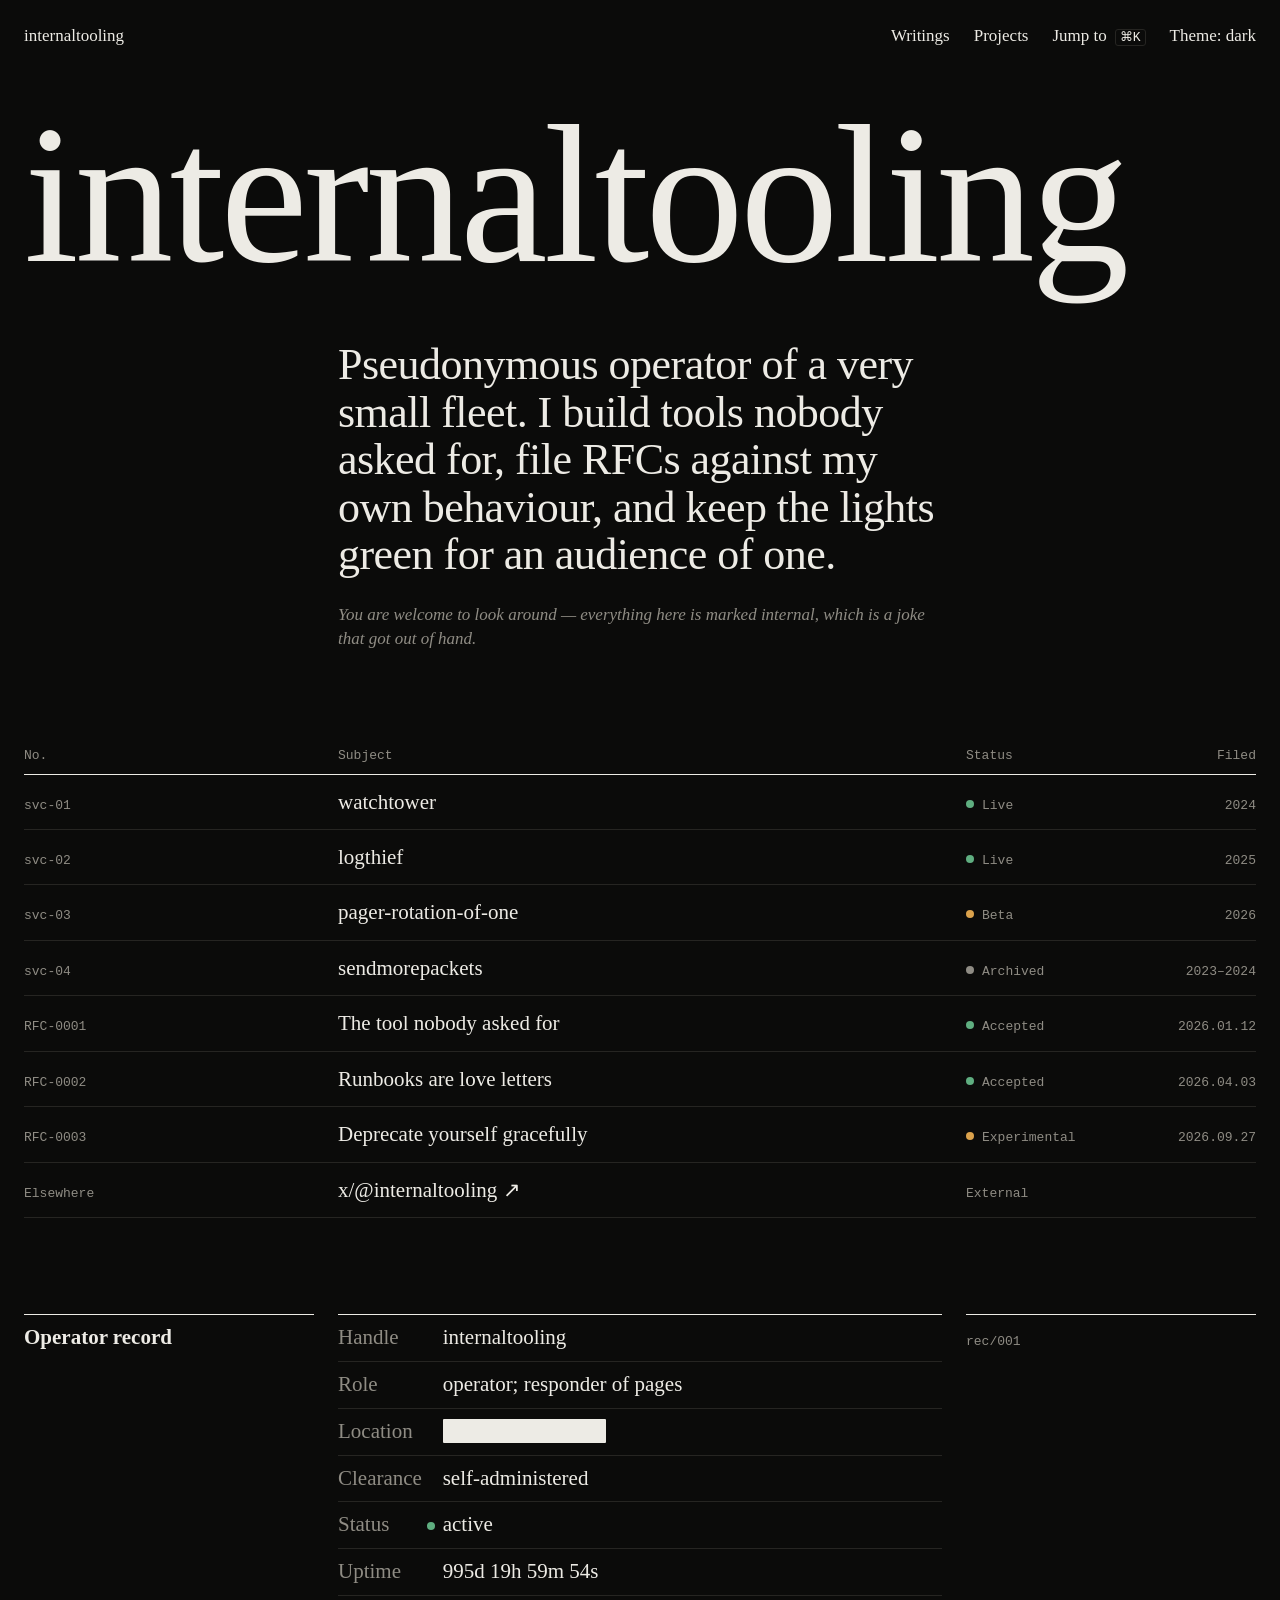
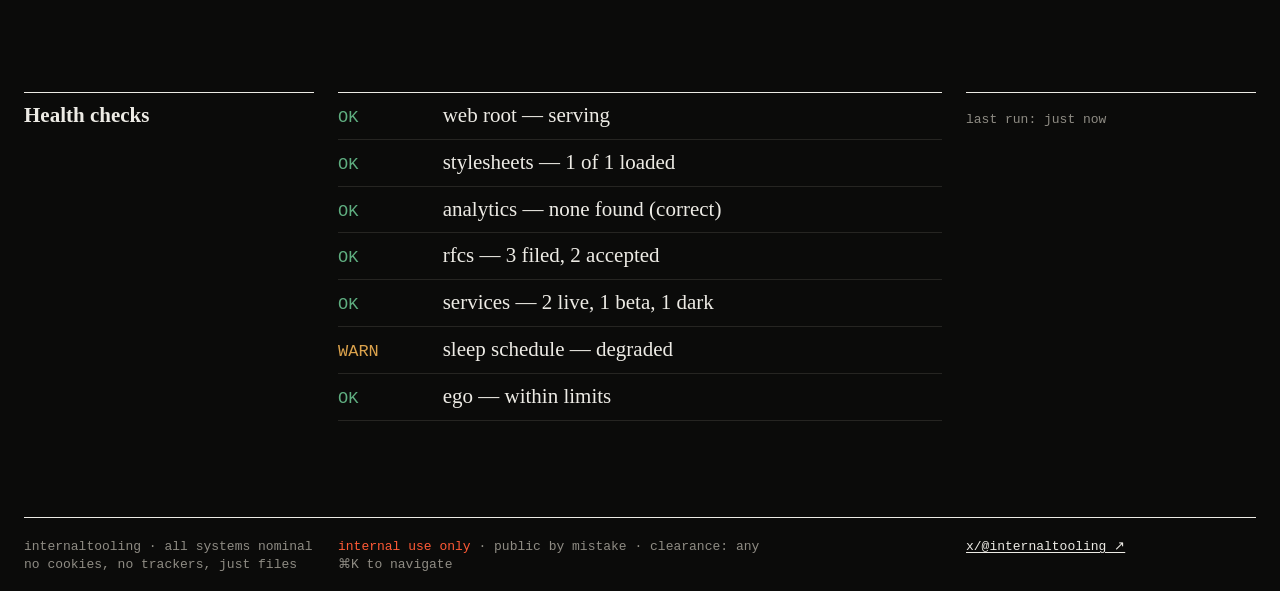
==== commit 3f99be8e: "Restyle as a file marked internal, set in Redaction Redaction (MCKL, OFL) replaces Source Serif 4 fo" ====
--- a/index.html
+++ b/index.html
@@ -5,11 +5,10 @@
 <meta name="viewport" content="width=device-width, initial-scale=1, viewport-fit=cover">
 <title>internaltooling</title>
 <meta name="description" content="internaltooling — pseudonymous operator of a very small fleet. Writings filed as RFCs, projects run as services.">
-<meta name="theme-color" content="#f7f6f2" media="(prefers-color-scheme: light)">
-<meta name="theme-color" content="#0d0d0c" media="(prefers-color-scheme: dark)">
+<meta name="theme-color" content="#0b0b0a">
 <link rel="icon" href="/assets/favicon.svg" type="image/svg+xml">
-<script>try{var t=localStorage.getItem("theme");if(t)document.documentElement.dataset.theme=t;else if(matchMedia("(prefers-color-scheme: dark)").matches)document.documentElement.dataset.theme="dark";}catch(e){}</script>
-<link rel="preload" href="/assets/fonts/SourceSerif4-Variable.woff2" as="font" type="font/woff2" crossorigin>
+<script>try{document.documentElement.dataset.theme=localStorage.getItem("theme")||"dark";}catch(e){document.documentElement.dataset.theme="dark";}</script>
+<link rel="preload" href="/assets/fonts/Redaction-Regular.woff2" as="font" type="font/woff2" crossorigin>
 <link rel="stylesheet" href="/assets/site.css">
 <script src="/assets/site.js" defer></script>
 </head>
@@ -24,17 +23,19 @@
     <a href="/writings/">Writings</a>
     <a href="/projects/">Projects</a>
     <button class="palette-btn" type="button" aria-label="Jump to a page (⌘K)">Jump to<kbd>⌘K</kbd></button>
-    <button class="theme-btn" type="button">Theme: light</button>
+    <button class="theme-btn" type="button">Theme: dark</button>
   </nav>
 </header>
 
 <main id="main">
+<p class="masthead" aria-hidden="true"><span>internaltooling</span><span>internaltooling</span></p>
 <section class="intro grid">
   <h1 class="lede">Pseudonymous operator of a very small fleet. I build tools nobody asked for, file RFCs against my own behaviour, and keep the lights green for an audience of one.</h1>
   <p class="note">You are welcome to look around — everything here is marked internal, which is a joke that got out of hand.</p>
 </section>
 
 <ul class="index" aria-label="Registry: writings and services">
+  <li class="index-head" aria-hidden="true"><span>No.</span><span>Subject</span><span>Status</span><span>Filed</span></li>
   <li><a class="cell" href="/projects/#svc-01-h"><span class="cell-id"><span>svc-01</span><span>2024</span></span><span class="cell-t">watchtower</span><span class="cell-m"><span class="state">Live</span></span></a></li>
   <li><a class="cell" href="/projects/#svc-02-h"><span class="cell-id"><span>svc-02</span><span>2025</span></span><span class="cell-t">logthief</span><span class="cell-m"><span class="state">Live</span></span></a></li>
   <li><a class="cell" href="/projects/#svc-03-h"><span class="cell-id"><span>svc-03</span><span>2026</span></span><span class="cell-t">pager-rotation-of-one</span><span class="cell-m"><span class="state warn">Beta</span></span></a></li>
@@ -51,7 +52,7 @@
     <dl class="kv">
       <dt>Handle</dt><dd>internaltooling</dd>
       <dt>Role</dt><dd>operator; responder of pages</dd>
-      <dt>Location</dt><dd>behind the terminal</dd>
+      <dt>Location</dt><dd><span class="redact" tabindex="0" title="Redacted. Hover or tap to read.">behind the terminal</span></dd>
       <dt>Clearance</dt><dd>self-administered</dd>
       <dt>Status</dt><dd><span class="state">active</span></dd>
       <dt>Uptime</dt><dd class="num" data-uptime="2024-03-15T09:00:00Z">…</dd>
@@ -79,7 +80,7 @@
 
 <footer class="foot grid">
   <p class="f-a">internaltooling · all systems nominal<br>no cookies, no trackers, just files</p>
-  <p class="f-b"><span>internal use only</span><span class="sep"> · </span><span>public by mistake</span><span class="sep"> · </span><span>clearance: any</span><br><span class="keys"><kbd>⌘K</kbd> to navigate</span></p>
+  <p class="f-b"><span class="stamp">internal use only</span><span class="sep"> · </span><span>public by mistake</span><span class="sep"> · </span><span>clearance: any</span><br><span class="keys"><kbd>⌘K</kbd> to navigate</span></p>
   <p class="f-c"><a href="https://x.com/internaltooling" target="_blank" rel="noopener noreferrer">x/@internaltooling ↗</a></p>
 </footer>
 </div>
--- a/assets/site.css
+++ b/assets/site.css
@@ -1,51 +1,37 @@
-/* internaltooling — a catalog of internal tools, after the Whole Earth Index (wholeearth.info) */
-
-@font-face {
-  font-family: "Source Serif 4";
-  src: url("/assets/fonts/SourceSerif4-Variable.woff2") format("woff2");
-  font-weight: 400 600;
-  font-style: normal;
-  font-display: swap;
-}
-@font-face {
-  font-family: "Source Serif 4";
-  src: url("/assets/fonts/SourceSerif4-Italic-Variable.woff2") format("woff2");
-  font-weight: 400 600;
-  font-style: italic;
-  font-display: swap;
-}
-@font-face {
-  font-family: "JetBrains Mono";
-  src: url("/assets/fonts/JetBrainsMono-Variable.woff2") format("woff2");
-  font-weight: 400 600;
-  font-style: normal;
-  font-display: swap;
-}
+/* internaltooling — a file marked internal: Redaction for the text, its degraded grade for the name, Necto Mono for the record */
+
+@font-face { font-family: "Redaction"; src: url("/assets/fonts/Redaction-Regular.woff2") format("woff2"); font-weight: 400; font-style: normal; font-display: swap; }
+@font-face { font-family: "Redaction"; src: url("/assets/fonts/Redaction-Italic.woff2") format("woff2"); font-weight: 400; font-style: italic; font-display: swap; }
+@font-face { font-family: "Redaction"; src: url("/assets/fonts/Redaction-Bold.woff2") format("woff2"); font-weight: 700; font-style: normal; font-display: swap; }
+@font-face { font-family: "Redaction 70"; src: url("/assets/fonts/Redaction70-Regular.woff2") format("woff2"); font-weight: 400; font-style: normal; font-display: swap; }
+@font-face { font-family: "Necto Mono"; src: url("/assets/fonts/NectoMono-Regular.woff2") format("woff2"); font-weight: 400; font-style: normal; font-display: swap; }
 
 /* ---- the system: every size, space and colour below comes from here ----
 
    Grid      ≥1024px: 12 columns, 24px gutters, 24px margins
              640–1023px: 8 columns, 24px gutters, 24px margins
              <640px: 4 columns, 16px gutters, 16px margins
-   Columns   label = first third, main = the next half, side = the last sixth
-   Type      t1 13 mono notes · t2 17 interface · t3 22 reading · t4 36 titles
+   Columns   label = columns 1–3, main = 4–9, side = 10–12; index cells span 3 columns each
+   Type      t1 13 mono notes · t2 17 interface · t3 21 reading · t4 44 titles · t5 the name, fitted to the width
    Space     4 · 8 · 16 · 24 · 48 · 96
-   Colour    paper, ink, mute, rule, tint + three status colours, nothing else */
+   Colour    paper, ink, mute, rule, tint, one accent (the stamp) + three status colours, nothing else
+   Theme     dark by default, light on request */
 
 :root {
   --cols: 12;
   --gutter: 24px;
   --margin: 24px;
-  --col-label: 1 / 5;
-  --col-main: 5 / 11;
-  --col-side: 11 / 13;
+  --col-label: 1 / 4;
+  --col-main: 4 / 10;
+  --col-side: 10 / 13;
 
   --t1: 13px;
   --t2: 17px;
-  --t3: 22px;
-  --t4: 36px;
-  --lh-tight: 1.15;
-  --lh: 1.4;
+  --t3: 21px;
+  --t4: 44px;
+  --t5: calc((100vw - 2 * var(--margin)) * 0.16);
+  --lh-tight: 1.08;
+  --lh: 1.42;
 
   --s1: 4px;
   --s2: 8px;
@@ -54,31 +40,35 @@
   --s5: 48px;
   --s6: 96px;
 
-  --serif: "Source Serif 4", Georgia, serif;
-  --mono: "JetBrains Mono", ui-monospace, monospace;
-
-  --paper: #f7f6f2;
-  --ink: #141413;
-  --mute: #6c6a64;
-  --rule: #141413;
-  --hair: #d6d3cb;
-  --tint: #ecebe5;
-  --ok: #2f7a4d;
-  --warn: #b06a00;
-  --err: #be3b2a;
+  /* Redaction has no arrows: they come from Necto Mono */
+  --serif: "Redaction", "Necto Mono", Georgia, serif;
+  --mono: "Necto Mono", ui-monospace, monospace;
+  --name: "Redaction 70", "Redaction", Georgia, serif;
+
+  --paper: #0b0b0a;
+  --ink: #edebe5;
+  --mute: #8f8c84;
+  --rule: #edebe5;
+  --hair: #262522;
+  --tint: #171715;
+  --stamp: #ff5a36;
+  --ok: #5fae80;
+  --warn: #dba24c;
+  --err: #e2725f;
+  color-scheme: dark;
+}
+:root[data-theme="light"] {
+  --paper: #f2f0ea;
+  --ink: #12110f;
+  --mute: #66635c;
+  --rule: #12110f;
+  --hair: #d3d0c6;
+  --tint: #e6e3db;
+  --stamp: #c4300f;
+  --ok: #2c7548;
+  --warn: #9c5e00;
+  --err: #b8361f;
   color-scheme: light;
-}
-:root[data-theme="dark"] {
-  --paper: #0d0d0c;
-  --ink: #e8e5de;
-  --mute: #8b8880;
-  --rule: #e8e5de;
-  --hair: #2d2c29;
-  --tint: #1a1a18;
-  --ok: #5aa77c;
-  --warn: #d39b45;
-  --err: #d9705f;
-  color-scheme: dark;
 }
 
 @media (max-width: 1023px) {
@@ -100,7 +90,7 @@
     --t1: 12px;
     --t2: 16px;
     --t3: 19px;
-    --t4: 28px;
+    --t4: 30px;
     --s6: 48px;
   }
 }
@@ -114,8 +104,6 @@
   background: var(--paper);
   color: var(--ink);
   font: 400 var(--t2) / var(--lh) var(--serif);
-  font-variant-numeric: oldstyle-nums proportional-nums;
-  font-optical-sizing: auto;
   text-rendering: optimizeLegibility;
   -webkit-font-smoothing: antialiased;
 }
@@ -123,19 +111,21 @@
 h1, h2, h3 { font-weight: 400; }
 ul, ol { padding: 0; list-style: none; }
 a { color: inherit; text-decoration: underline; text-decoration-thickness: 1px; text-underline-offset: 0.18em; }
-a:hover { color: var(--mute); }
+a:hover { color: var(--stamp); }
 button { font: inherit; color: inherit; background: none; border: 0; padding: 0; cursor: pointer; }
-:focus-visible { outline: 2px solid var(--ink); outline-offset: 3px; }
-::selection { background: var(--ink); color: var(--paper); }
+:focus-visible { outline: 2px solid var(--stamp); outline-offset: 3px; }
+::selection { background: var(--stamp); color: var(--paper); }
 em { font-style: italic; }
-strong { font-weight: 600; }
+strong { font-weight: 700; }
 code, kbd, pre, .mono {
   font-family: var(--mono);
   font-variant-ligatures: none;
   font-variant-numeric: tabular-nums lining-nums;
 }
 code { font-size: 0.82em; white-space: nowrap; hyphens: none; }
-kbd { font-size: var(--t1); }
+kbd { font-size: var(--t1); padding: 0 var(--s1); border: 1px solid var(--hair); border-radius: 3px; }
+pre kbd { padding: 0; border: 0; font-size: inherit; }
+.foot kbd { padding: 0; border: 0; }
 
 .skip { position: absolute; left: var(--margin); top: -100px; background: var(--ink); color: var(--paper); padding: var(--s2) var(--s3); z-index: 10; }
 .skip:focus { top: var(--s3); }
@@ -155,49 +145,40 @@
 .c-full { grid-column: 1 / -1; }
 main { flex: 1; }
 
-/* ---- header: name top left, links top right, the page's opening text between ---- */
-
-.top {
-  position: absolute;
-  inset: 0 0 auto 0;
-  padding-top: var(--s4);
-  align-items: start;
-  z-index: 2;
-  pointer-events: none;
-}
-.top > * { pointer-events: auto; }
-.brand { grid-column: var(--col-label); justify-self: start; font-size: var(--t3); font-weight: 600; line-height: var(--lh); text-decoration: none; }
+/* ---- header: one row, the name on the left, the links on the right ---- */
+
+.top { padding-block: var(--s4) var(--s6); align-items: baseline; }
+.brand { grid-column: var(--col-label); justify-self: start; text-decoration: none; }
 .brand:hover { color: var(--ink); }
-.nav { grid-column: var(--col-side); justify-self: end; display: flex; flex-direction: column; align-items: flex-end; gap: var(--s1); }
+.nav { grid-column: 4 / -1; justify-self: end; display: flex; align-items: baseline; gap: var(--s4); }
 .nav a, .nav button { text-decoration: none; line-height: var(--lh); }
-@media (min-width: 1024px) {
-  /* first baselines of nav and title sit on the brand's baseline */
-  .nav { gap: 0; margin-top: calc((var(--t3) - var(--t2)) * 0.29); }
-  .nav a, .nav button { line-height: calc(var(--t3) * var(--lh)); }
-  .intro .title, .intro h1.lede { margin-top: calc(var(--t3) * 0.99 - var(--t4) * 0.865); }
-}
-.nav a[aria-current="page"] { text-decoration: underline; }
-.nav a:hover, .nav button:hover { color: var(--mute); }
-.nav kbd { margin-left: var(--s2); color: var(--mute); }
+.nav a[aria-current="page"] { text-decoration: underline; text-decoration-color: var(--stamp); text-decoration-thickness: 2px; }
+.nav a:hover, .nav button:hover { color: var(--stamp); }
+.nav kbd { margin-left: var(--s2); }
 .menu-btn { display: none; }
 
-.intro { padding-top: var(--s4); padding-bottom: var(--s6); }
+.intro { padding-bottom: var(--s6); }
 .intro > * { grid-column: var(--col-main); }
 .lede { font-size: var(--t3); line-height: var(--lh); text-wrap: pretty; }
-.intro h1.lede { font-size: var(--t4); line-height: var(--lh-tight); letter-spacing: -0.01em; }
+.intro h1.lede { font-size: var(--t4); line-height: var(--lh-tight); letter-spacing: -0.012em; }
 .note { margin-top: var(--s4); font-size: var(--t2); font-style: italic; line-height: var(--lh); color: var(--mute); text-wrap: pretty; }
 .kicker { margin-bottom: var(--s3); font: 400 var(--t1) / var(--lh) var(--mono); color: var(--mute); }
-.title { font-size: var(--t4); line-height: var(--lh-tight); letter-spacing: -0.01em; text-wrap: balance; margin-bottom: var(--s4); }
-
-@media (max-width: 1023px) {
-  .top { position: static; padding-bottom: var(--s5); }
-  .brand { grid-column: 1 / 5; }
-  .nav { grid-column: 5 / -1; flex-direction: row; gap: var(--s4); }
-  .intro { padding-top: 0; }
-}
-@media (max-width: 639px) {
-  .top { padding-top: var(--s3); padding-bottom: var(--s5); align-items: baseline; }
-  .brand { grid-column: 1 / 4; font-size: var(--t2); }
+.title { font-size: var(--t4); line-height: var(--lh-tight); letter-spacing: -0.012em; text-wrap: balance; margin-bottom: var(--s4); }
+
+/* the name, set large in the degraded grade; the clean grade fades in on hover */
+.masthead { position: relative; display: block; margin: calc(-1 * var(--s5)) var(--margin) var(--s5); font: 400 var(--t5) / 1 var(--name); letter-spacing: -0.02em; white-space: nowrap; user-select: none; }
+.masthead span + span { position: absolute; inset: 0; font-family: var(--serif); opacity: 0; }
+.masthead:hover span + span { opacity: 1; }
+.masthead:hover span:first-child { opacity: 0; }
+
+/* a redaction bar: the text is there for screen readers, and shows on hover, focus or tap */
+.redact { background: var(--ink); color: transparent; border-radius: 1px; cursor: help; }
+.redact:hover, .redact:focus { background: transparent; color: inherit; outline: 0; box-shadow: inset 0 -2px var(--stamp); }
+.stamp { color: var(--stamp); }
+
+@media (max-width: 639px) {
+  .top { padding-block: var(--s3) var(--s5); }
+  .brand { grid-column: 1 / 4; }
   .menu-btn { display: block; grid-column: 4 / 5; justify-self: end; line-height: var(--lh); }
   .nav {
     display: none;
@@ -212,56 +193,50 @@
   .nav.open { display: flex; }
   .nav a, .nav button { padding: var(--s2) 0; border-bottom: 1px solid var(--hair); text-align: left; }
   .nav .palette-btn { display: flex; justify-content: space-between; align-items: baseline; }
-}
-
-/* ---- the ruled index: one cell per entry, rules on the gutter centres ---- */
-
-.index {
-  /* one column of the page grid; cells span three of them, rules sit half a gutter before a column */
-  --c: calc((100% - 11 * var(--gutter)) / 12);
-  margin-inline: var(--margin);
-  border-block: 1px solid var(--rule);
+  .masthead { margin-top: calc(-1 * var(--s3)); margin-bottom: var(--s4); }
+}
+
+/* ---- the index: one numbered row per entry, on the page's own columns ---- */
+
+.index { padding-inline: var(--margin); }
+.index > li { border-bottom: 1px solid var(--hair); }
+.index > li.index-head { border-bottom-color: var(--rule); }
+.cell, .index-head {
   display: grid;
-  grid-template-columns:
-    calc(3 * var(--c) + 2.5 * var(--gutter))
-    repeat(2, calc(3 * var(--c) + 3 * var(--gutter)))
-    calc(3 * var(--c) + 2.5 * var(--gutter));
-}
-.index > li { display: flex; min-width: 0; }
-.cell {
-  flex: 1;
-  min-width: 0;
-  display: flex;
-  flex-direction: column;
-  gap: var(--s1);
-  min-height: 152px;
-  padding: var(--s2) calc(var(--gutter) / 2) var(--s3);
-  border-left: 1px solid var(--rule);
+  grid-template-columns: repeat(var(--cols), minmax(0, 1fr));
+  column-gap: var(--gutter);
+  align-items: baseline;
+  padding: var(--s3) 0 calc(var(--s3) - 2px);
   text-decoration: none;
 }
-.index > li:nth-child(4n + 1) .cell { border-left: 0; padding-left: 0; }
-.index > li:nth-child(4n) .cell { padding-right: 0; }
-.index > li:nth-child(n + 5) .cell { border-top: 1px solid var(--rule); }
-.cell-id { display: flex; justify-content: space-between; gap: var(--s3); margin-bottom: auto; font: 400 var(--t1) / var(--lh) var(--mono); font-variant-numeric: tabular-nums lining-nums; }
-.cell-id span + span { color: var(--mute); }
-.cell-t { font-size: var(--t3); line-height: var(--lh-tight); text-wrap: balance; }
+.index-head { padding-block: 0 var(--s2); font: 400 var(--t1) / var(--lh) var(--mono); color: var(--mute); }
+.cell-id { display: contents; }
+.cell-id > span:first-child, .index-head > :nth-child(1) { grid-column: var(--col-label); }
+.cell-t, .index-head > :nth-child(2) { grid-column: 4 / 10; }
+.cell-m, .index-head > :nth-child(3) { grid-column: 10 / 12; }
+.cell-id > span + span, .index-head > :nth-child(4) { grid-column: 12 / 13; grid-row: 1; justify-self: end; }
+.cell-id > span:first-child { font: 400 var(--t1) / var(--lh) var(--mono); color: var(--mute); }
+.cell-id > span + span { font: 400 var(--t1) / var(--lh) var(--mono); font-variant-numeric: tabular-nums; color: var(--mute); }
+.cell-t { font-size: var(--t3); line-height: var(--lh-tight); }
 .cell-m { font: 400 var(--t1) / var(--lh) var(--mono); color: var(--mute); }
 .state.ext::before { display: none; }
-a.cell:hover { color: var(--ink); background: var(--tint); }
-a.cell:hover .cell-t { text-decoration: underline; text-decoration-thickness: 1px; text-underline-offset: 0.18em; }
-a.cell:focus-visible { outline-offset: -2px; }
-
-@media (max-width: 1023px) {
-  .index { grid-template-columns: repeat(2, minmax(0, 1fr)); }
-  .index > li .cell { border-left: 1px solid var(--rule); padding-left: calc(var(--gutter) / 2); padding-right: calc(var(--gutter) / 2); border-top: 0; }
-  .index > li:nth-child(odd) .cell { border-left: 0; padding-left: 0; }
-  .index > li:nth-child(even) .cell { padding-right: 0; }
-  .index > li:nth-child(n + 3) .cell { border-top: 1px solid var(--rule); }
-  .cell { min-height: 136px; }
-}
-@media (max-width: 639px) {
-  .cell { min-height: 120px; }
-  .cell-t { font-size: var(--t2); }
+a.cell:hover { color: var(--ink); }
+a.cell:hover .cell-t { color: var(--stamp); }
+a.cell:hover .cell-id > span:first-child { color: var(--stamp); }
+a.cell:focus-visible { outline-offset: 2px; }
+
+@media (max-width: 1023px) {
+  .cell-id > span:first-child, .index-head > :nth-child(1) { grid-column: 1 / 3; }
+  .cell-t, .index-head > :nth-child(2) { grid-column: 3 / 7; }
+  .cell-m, .index-head > :nth-child(3) { grid-column: 7 / 9; justify-self: end; }
+  .cell-id > span + span, .index-head > :nth-child(4) { display: none; }
+}
+@media (max-width: 639px) {
+  .index-head { display: none; }
+  .cell { row-gap: var(--s1); }
+  .cell-id > span:first-child { grid-column: 1 / 3; }
+  .cell-m { grid-column: 3 / 5; grid-row: 1; justify-self: end; }
+  .cell-t { grid-column: 1 / -1; font-size: var(--t3); }
 }
 
 /* ---- sections: label in the first third, text in the middle ---- */
@@ -271,22 +246,26 @@
 .sec-h { grid-column: var(--col-label); font-size: var(--t3); font-weight: 600; line-height: var(--lh); }
 .sec-h a { text-decoration: none; }
 .sec-h a:hover { text-decoration: underline; color: var(--ink); }
-.sec-h .mono { display: inline-block; min-width: 5.5em; margin-right: var(--s3); font-size: var(--t1); font-weight: 400; color: var(--mute); }
 .sec-b { grid-column: var(--col-main); }
-.intro + .sec { padding-top: 0; }
+.intro + .sec, .intro + .doc { padding-top: 0; }
+.sec + .sec { padding-top: var(--s5); }
+.index ~ .sec + .sec { padding-top: var(--s6); }
 .sec-plain { padding-top: var(--s5); }
 .sec-b > * + * { margin-top: var(--s4); }
 .sec-b .lede + .mono-line, .sec-b p + .mono-line, .sec-b > .uptime-legend { margin-top: var(--s2); }
-.sec-side { grid-column: var(--col-side); text-align: right; font: 400 var(--t1) / calc(var(--t3) * var(--lh)) var(--mono); color: var(--mute); }
+.sec-side { grid-column: var(--col-side); font: 400 var(--t1) / var(--lh) var(--mono); color: var(--mute); }
+@media (min-width: 1024px) {
+  /* first baseline of the mono note on the label's baseline: half the line-box difference, plus 4px measured */
+  .sec-side { padding-top: calc(var(--s2) + 4px + (var(--t3) - var(--t1)) * var(--lh) / 2); }
+}
 @media (max-width: 1023px) {
   .sec { row-gap: var(--s2); }
   .sec-h { grid-row: 1; }
-  .sec-side { grid-column: var(--col-label); grid-row: 2; border-top: 0; padding-top: 0; text-align: left; line-height: var(--lh); }
+  .sec-side { grid-column: var(--col-label); grid-row: 2; border-top: 0; padding-top: 0; }
   .sec-b { grid-row: 1 / span 3; }
 }
 @media (max-width: 639px) {
-  .sec-b { --k: calc((100% - 3 * var(--gutter)) / 4 + var(--gutter)); grid-row: 3; border-top: 0; padding-top: var(--s2); }
-  .sec-h .mono { display: block; min-width: 0; margin: 0 0 var(--s1); }
+  .sec-b { grid-row: 3; border-top: 0; padding-top: var(--s2); }
 }
 .mono-line { font: 400 var(--t1) / var(--lh) var(--mono); font-variant-ligatures: none; color: var(--mute); }
 .mono-line a { color: var(--ink); }
@@ -296,7 +275,9 @@
 .kv { display: grid; grid-template-columns: var(--k) minmax(0, 1fr); margin-top: calc(-1 * var(--s2)); }
 .kv dt, .kv dd { padding: var(--s2) 0; border-bottom: 1px solid var(--hair); }
 .kv dt { color: var(--mute); }
+.kv, .checks { font-variant-numeric: lining-nums; }
 .kv dd.num { font-variant-numeric: tabular-nums lining-nums; }
+.kv .state { margin-left: calc(-8px - var(--s2)); }
 .state { display: inline-flex; align-items: baseline; gap: var(--s2); }
 .state::before { content: ""; width: 8px; height: 8px; border-radius: 50%; background: var(--ok); transform: translateY(-1px); }
 .state.warn::before { background: var(--warn); }
@@ -304,9 +285,15 @@
 .state.none::before { background: var(--mute); }
 
 .checks { margin-top: calc(-1 * var(--s2)); }
+@media (max-width: 639px) {
+  .sec-b { --k: 6em; }
+}
 .checks li { display: grid; grid-template-columns: var(--k) minmax(0, 1fr); align-items: baseline; padding: var(--s2) 0; border-bottom: 1px solid var(--hair); }
 .checks .tag { font: 500 var(--t2) / var(--lh) var(--mono); color: var(--ok); }
 .checks .warn .tag { color: var(--warn); }
+@media (max-width: 639px) {
+  .checks li { grid-template-columns: 3.5em minmax(0, 1fr); }
+}
 
 
 /* registry rows (home and writings): date, object, subject, control */
@@ -332,8 +319,9 @@
 
 /* ---- services ---- */
 
-.uptime { display: flex; gap: 2px; height: 16px; }
-.uptime i { flex: 1; background: var(--ok); }
+/* one dot per three days */
+.uptime { display: flex; justify-content: space-between; padding-block: var(--s1); }
+.uptime i { flex: 0 0 10px; height: 10px; border-radius: 50%; background: var(--ok); }
 .uptime i.w { background: var(--warn); }
 .uptime i.e { background: var(--err); }
 .uptime i.n { background: var(--hair); }
@@ -341,7 +329,7 @@
 
 /* ---- documents ---- */
 
-.meta { --c: calc((100% - 11 * var(--gutter)) / 12); margin-inline: var(--margin); border-block: 1px solid var(--rule); display: grid; grid-template-columns: calc(4 * var(--c) + 3.5 * var(--gutter)) calc(6 * var(--c) + 6 * var(--gutter)) calc(2 * var(--c) + 1.5 * var(--gutter)); }
+.meta { --c: calc((100% - 11 * var(--gutter)) / 12); margin-inline: var(--margin); border-block: 1px solid var(--rule); display: grid; grid-template-columns: calc(3 * var(--c) + 2.5 * var(--gutter)) calc(6 * var(--c) + 6 * var(--gutter)) calc(3 * var(--c) + 2.5 * var(--gutter)); }
 .meta > div { padding: var(--s2) calc(var(--gutter) / 2) var(--s3); min-width: 0; }
 .meta > div:first-child { padding-left: 0; }
 .meta > div:last-child { padding-right: 0; }
@@ -366,8 +354,8 @@
 .doc-body h2 {
   counter-increment: sec;
   position: absolute;
-  left: calc(-1 * (100% / 6 * 4 + var(--gutter) * 4 / 6));
-  width: calc(100% / 6 * 4 - var(--gutter) / 3);
+  left: calc(-1 * (50% + var(--gutter) / 2));
+  width: calc(50% - var(--gutter) / 2);
   font-size: inherit;
   font-weight: 600;
   line-height: inherit;
@@ -377,6 +365,7 @@
 .doc-body > p + p { margin-top: 0; }
 .doc-body > h2, .doc-body > h2 + * { margin-top: var(--s5); }
 .doc-body > h2:first-child, .doc-body > h2:first-child + * { margin-top: 0; }
+.doc-body > h2:has(+ pre) { margin-top: calc(var(--s5) + var(--s3)); }
 .doc-body li { position: relative; padding-left: 1.5em; }
 .doc-body li + li { margin-top: var(--s2); }
 .doc-body ul > li::before { content: "—"; position: absolute; left: 0; color: var(--mute); }
@@ -398,7 +387,7 @@
 }
 @media (max-width: 639px) {
   .doc-body { font-size: var(--t2); }
-  .doc-body h2 { position: static; width: auto; font-size: var(--t2); font-weight: 600; }
+  .doc-body h2 { position: static; width: auto; font-size: var(--t3); font-weight: 600; }
   .doc-body > h2 + * { margin-top: var(--s2); }
   .doc-body pre { margin-inline: calc(-1 * var(--margin)); padding-inline: var(--margin); font-size: var(--t1); }
 }
@@ -414,11 +403,11 @@
 .foot a { color: var(--ink); }
 .f-a { grid-column: var(--col-label); }
 .f-b { grid-column: var(--col-main); }
-.f-c { grid-column: var(--col-side); justify-self: end; text-align: right; }
+.f-c { grid-column: var(--col-side); }
 @media (max-width: 1023px) {
   .f-a { grid-column: 1 / 4; }
   .f-b { grid-column: 4 / 9; }
-  .f-c { grid-column: 1 / -1; justify-self: start; text-align: left; }
+  .f-c { grid-column: 1 / -1; }
 }
 @media (max-width: 639px) {
   .f-a, .f-b, .f-c { grid-column: 1 / -1; }
@@ -459,5 +448,6 @@
 .palette .empty { padding: var(--s2) var(--s3); color: var(--mute); }
 
 @media (prefers-reduced-motion: no-preference) {
-  a, .cell, .row { transition: color 0.12s, background-color 0.12s; }
-}
+  a, .cell, .row, .redact { transition: color 0.12s, background-color 0.12s; }
+  .masthead span { transition: opacity 0.4s ease; }
+}
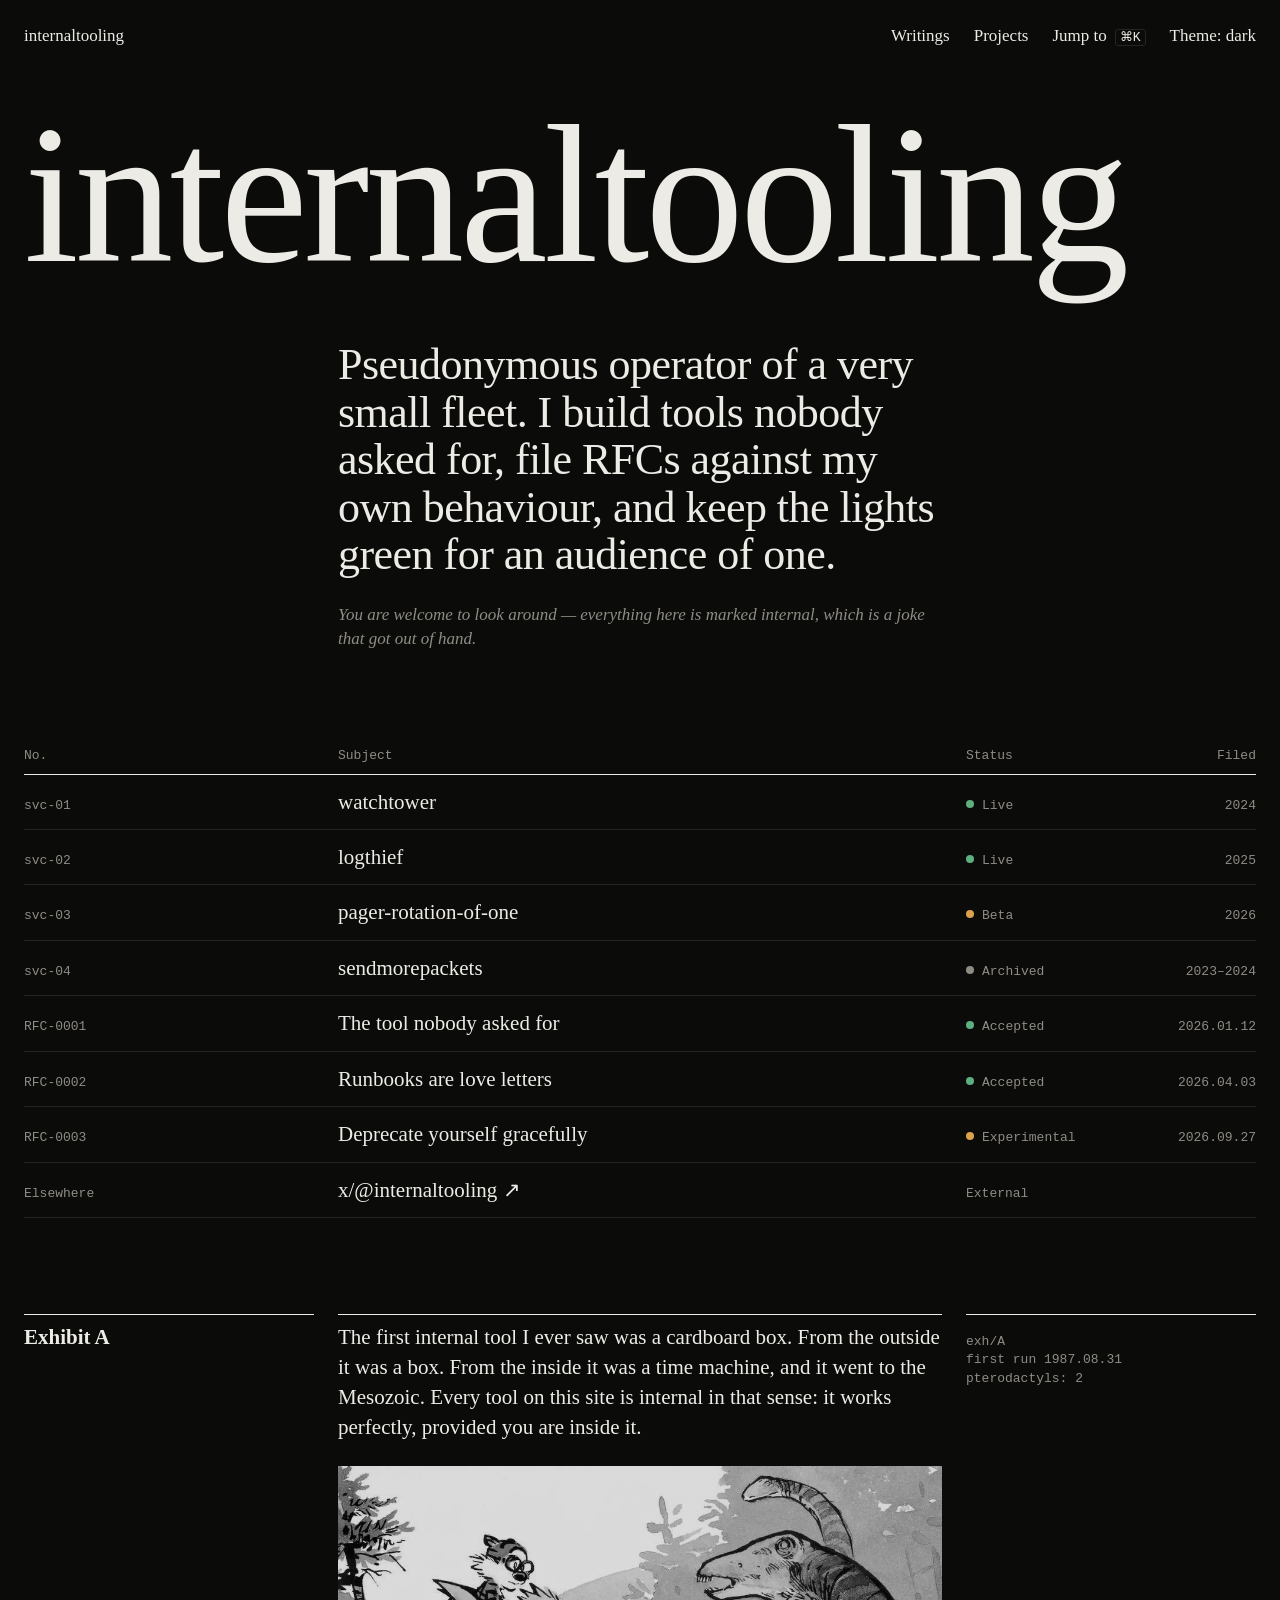
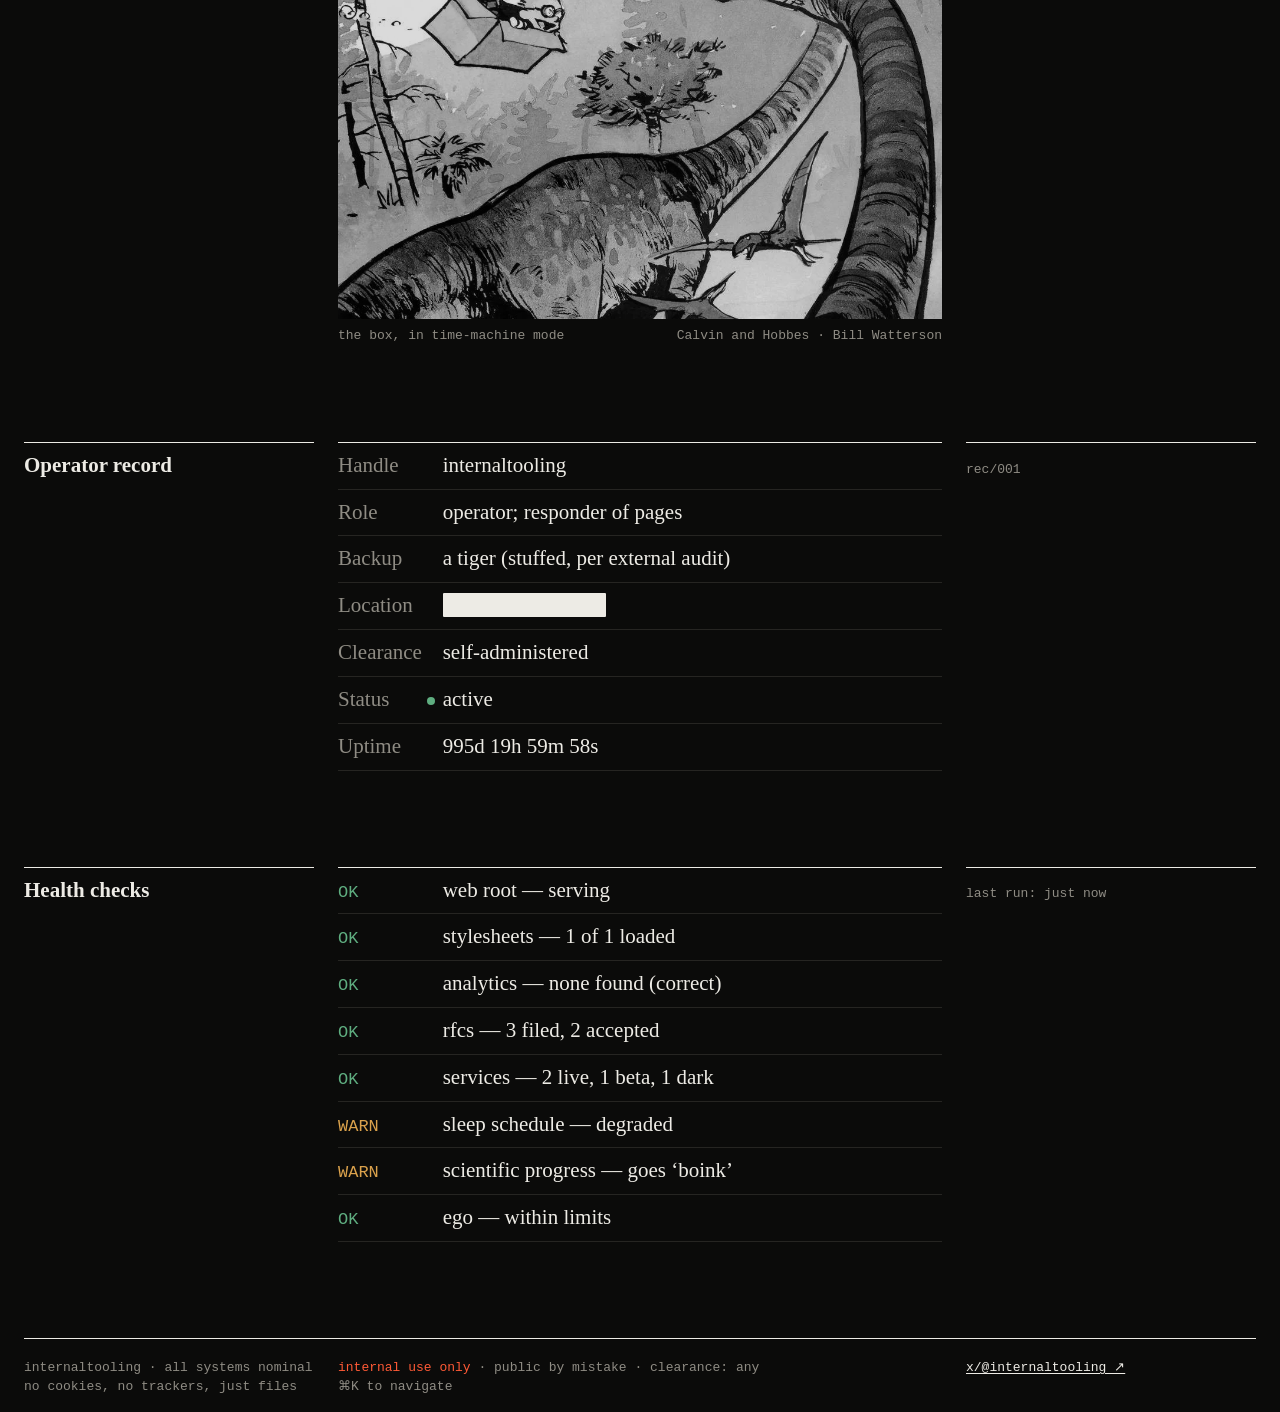
==== commit b745be17: "Add Calvin and Hobbes exhibits and small nods across the site The cardboard box is the first interna" ====
--- a/index.html
+++ b/index.html
@@ -46,12 +46,25 @@
   <li><a class="cell" href="https://x.com/internaltooling" target="_blank" rel="noopener noreferrer"><span class="cell-id"><span>Elsewhere</span><span></span></span><span class="cell-t">x/@internaltooling&nbsp;↗</span><span class="cell-m"><span class="state ext">External</span></span></a></li>
 </ul>
 
+<section class="sec grid" aria-labelledby="exhibit-h">
+  <h2 class="sec-h" id="exhibit-h">Exhibit A</h2>
+  <div class="sec-b">
+    <p class="lede">The first internal tool I ever saw was a cardboard box. From the outside it was a box. From the inside it was a time machine, and it went to the Mesozoic. Every tool on this site is internal in that sense: it works perfectly, provided you are inside it.</p>
+    <figure class="exhibit">
+      <img src="/assets/art/time-machine.webp" width="1024" height="768" loading="lazy" decoding="async" alt="Calvin and Hobbes fly a cardboard box past two long-necked dinosaurs and a pterodactyl.">
+      <figcaption><span>the box, in time-machine mode</span><span>Calvin and Hobbes · Bill Watterson</span></figcaption>
+    </figure>
+  </div>
+  <p class="sec-side">exh/A<br>first run 1987.08.31<br>pterodactyls: 2</p>
+</section>
+
 <section class="sec grid" aria-labelledby="operator-h">
   <h2 class="sec-h" id="operator-h">Operator record</h2>
   <div class="sec-b">
     <dl class="kv">
       <dt>Handle</dt><dd>internaltooling</dd>
       <dt>Role</dt><dd>operator; responder of pages</dd>
+      <dt>Backup</dt><dd>a tiger (stuffed, per external audit)</dd>
       <dt>Location</dt><dd><span class="redact" tabindex="0" title="Redacted. Hover or tap to read.">behind the terminal</span></dd>
       <dt>Clearance</dt><dd>self-administered</dd>
       <dt>Status</dt><dd><span class="state">active</span></dd>
@@ -71,6 +84,7 @@
       <li><span class="tag">OK</span><span>rfcs — 3 filed, 2 accepted</span></li>
       <li><span class="tag">OK</span><span>services — 2 live, 1 beta, 1 dark</span></li>
       <li class="warn"><span class="tag">WARN</span><span>sleep schedule — degraded</span></li>
+      <li class="warn"><span class="tag">WARN</span><span>scientific progress — goes ‘boink’</span></li>
       <li><span class="tag">OK</span><span>ego — within limits</span></li>
     </ul>
   </div>
--- a/assets/site.css
+++ b/assets/site.css
@@ -15,6 +15,7 @@
    Type      t1 13 mono notes · t2 17 interface · t3 21 reading · t4 44 titles · t5 the name, fitted to the width
    Space     4 · 8 · 16 · 24 · 48 · 96
    Colour    paper, ink, mute, rule, tint, one accent (the stamp) + three status colours, nothing else
+   Art       the exhibits are grey at rest where a pointer can hover, in colour on hover, dimmed in the dark theme
    Theme     dark by default, light on request */
 
 :root {
@@ -55,6 +56,7 @@
   --ok: #5fae80;
   --warn: #dba24c;
   --err: #e2725f;
+  --art-dim: brightness(0.86);
   color-scheme: dark;
 }
 :root[data-theme="light"] {
@@ -68,6 +70,7 @@
   --ok: #2c7548;
   --warn: #9c5e00;
   --err: #b8361f;
+  --art-dim: brightness(1);
   color-scheme: light;
 }
 
@@ -392,6 +395,16 @@
   .doc-body pre { margin-inline: calc(-1 * var(--margin)); padding-inline: var(--margin); font-size: var(--t1); }
 }
 
+/* ---- exhibits: Calvin and Hobbes, by Bill Watterson ---- */
+
+.exhibit img { display: block; width: 100%; height: auto; background: var(--tint); filter: var(--art-dim); }
+.exhibit figcaption { display: flex; flex-wrap: wrap; justify-content: space-between; column-gap: var(--s3); margin-top: var(--s2); font: 400 var(--t1) / var(--lh) var(--mono); font-variant-numeric: tabular-nums lining-nums; color: var(--mute); }
+.exhibit figcaption a { color: var(--ink); }
+@media (hover: hover) {
+  .exhibit img { filter: grayscale(1) var(--art-dim); }
+  .exhibit:hover img { filter: var(--art-dim); }
+}
+
 .doc-foot { padding-top: var(--s6); }
 .doc-foot p { grid-column: var(--col-main); padding-top: var(--s3); border-top: 1px solid var(--rule); }
 
@@ -450,4 +463,5 @@
 @media (prefers-reduced-motion: no-preference) {
   a, .cell, .row, .redact { transition: color 0.12s, background-color 0.12s; }
   .masthead span { transition: opacity 0.4s ease; }
-}
+  .exhibit img { transition: filter 0.4s ease; }
+}
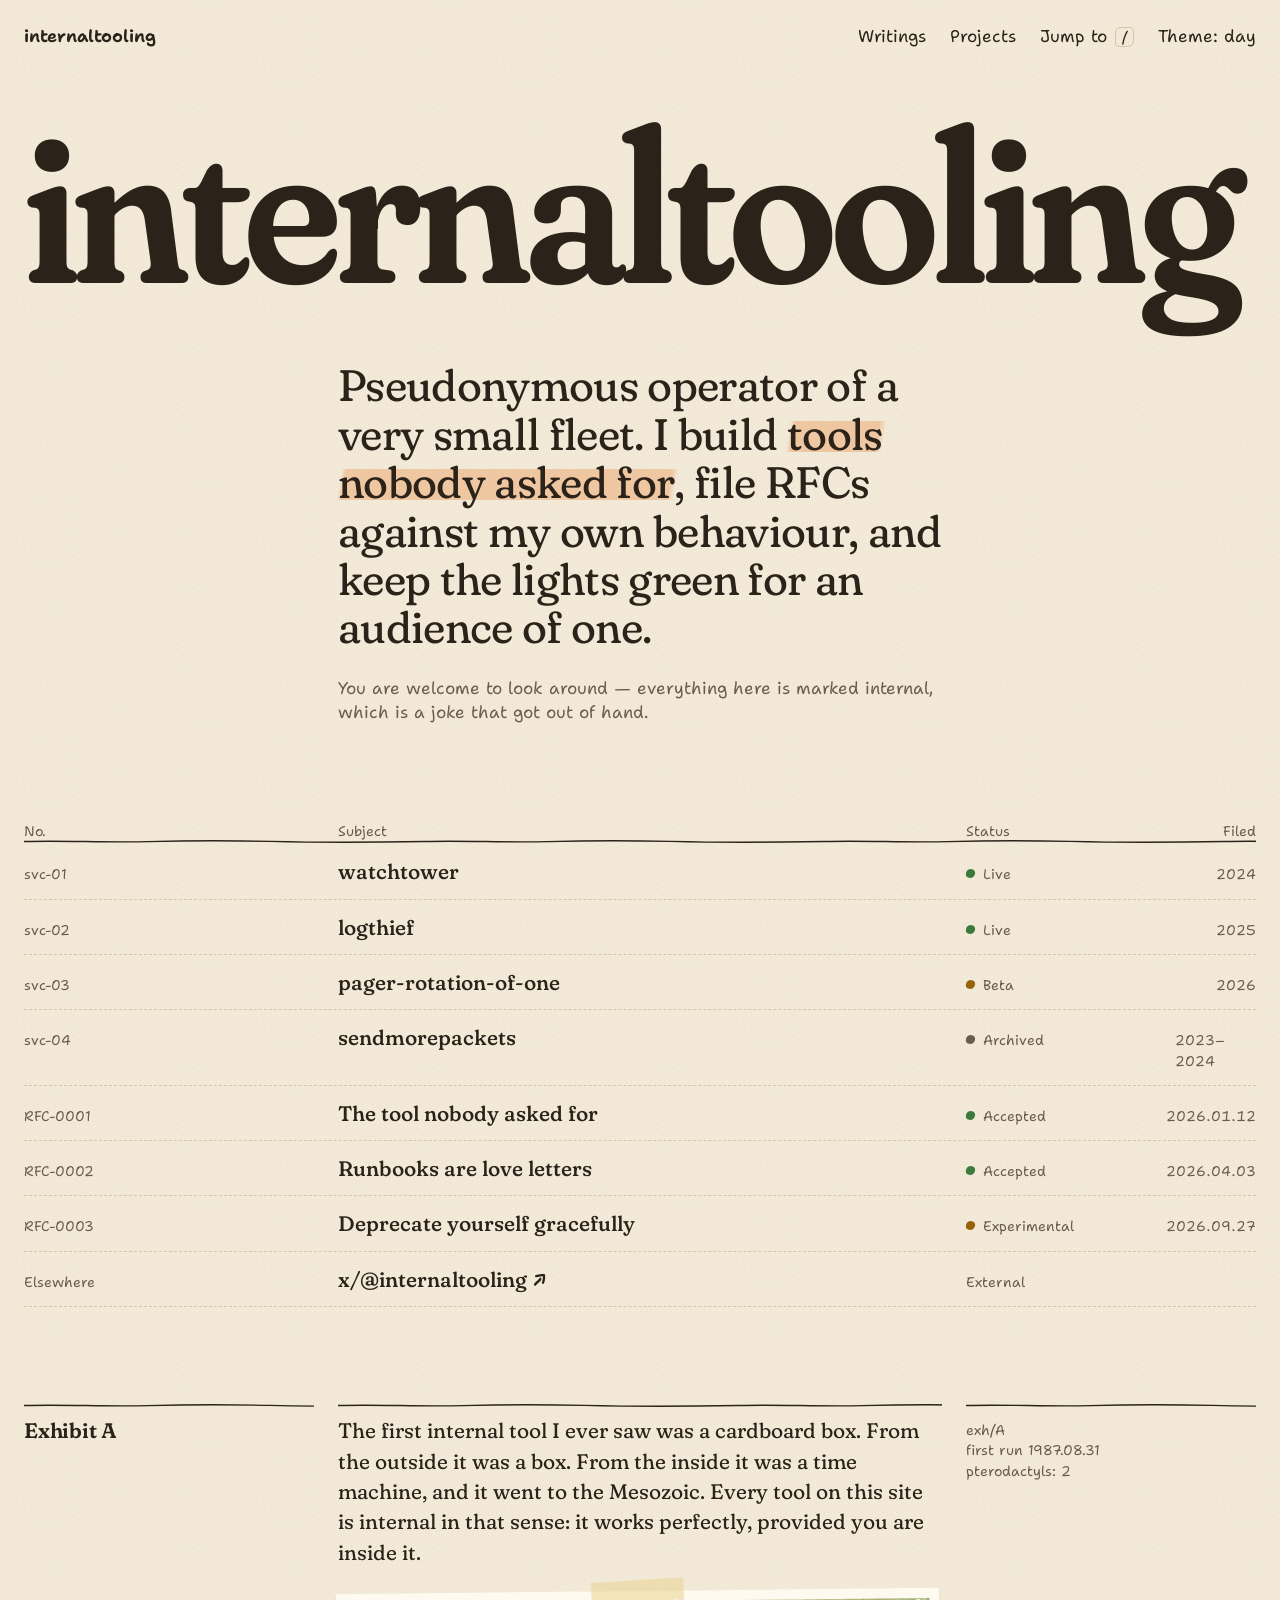
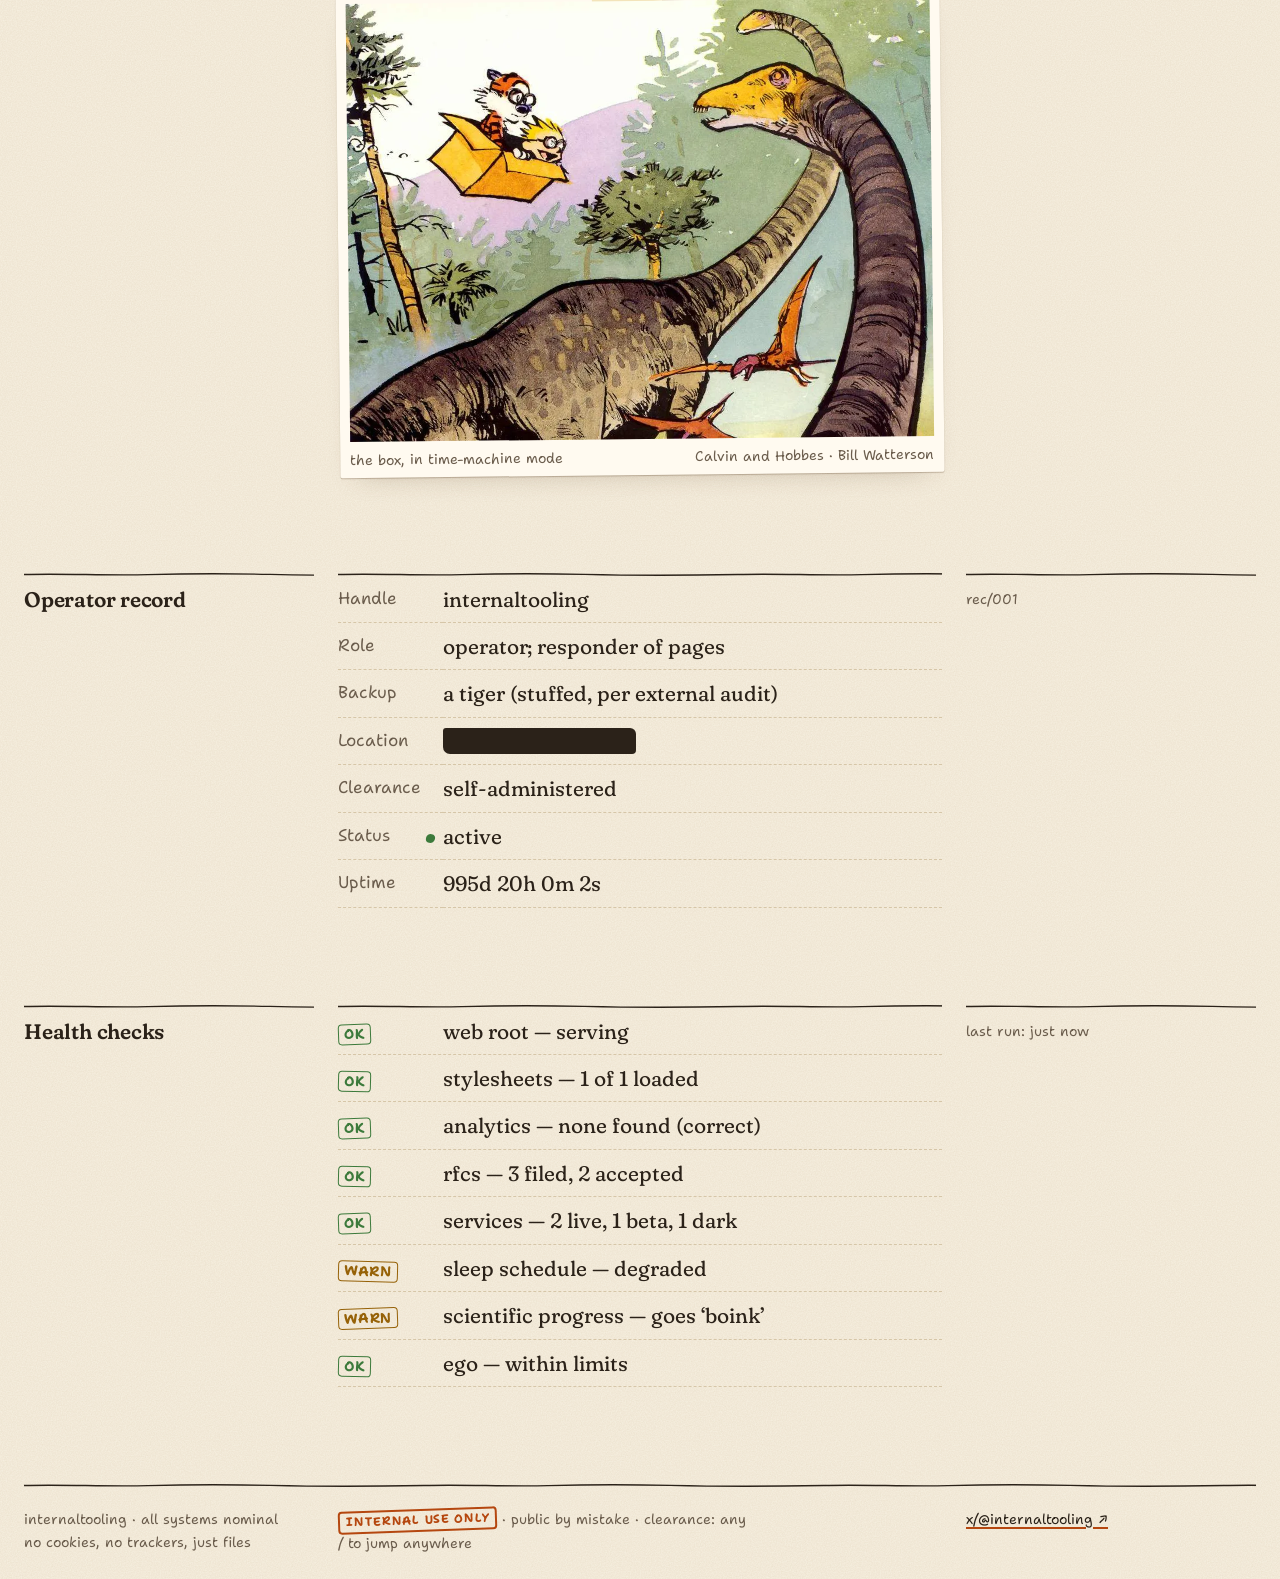
==== commit 3f42d86e: "Restyle the site as warm paper, hand-lettered, with one tiger orange Coordinator session ce897f60-48" ====
--- a/index.html
+++ b/index.html
@@ -5,10 +5,11 @@
 <meta name="viewport" content="width=device-width, initial-scale=1, viewport-fit=cover">
 <title>internaltooling</title>
 <meta name="description" content="internaltooling — pseudonymous operator of a very small fleet. Writings filed as RFCs, projects run as services.">
-<meta name="theme-color" content="#0b0b0a">
+<meta name="theme-color" content="#f7f0e1">
 <link rel="icon" href="/assets/favicon.svg" type="image/svg+xml">
-<script>try{document.documentElement.dataset.theme=localStorage.getItem("theme")||"dark";}catch(e){document.documentElement.dataset.theme="dark";}</script>
-<link rel="preload" href="/assets/fonts/Redaction-Regular.woff2" as="font" type="font/woff2" crossorigin>
+<script>try{document.documentElement.dataset.theme=localStorage.getItem("theme")||"light";}catch(e){document.documentElement.dataset.theme="light";}</script>
+<link rel="preload" href="/assets/fonts/Fraunces.woff2" as="font" type="font/woff2" crossorigin>
+<link rel="preload" href="/assets/fonts/ShantellSans.woff2" as="font" type="font/woff2" crossorigin>
 <link rel="stylesheet" href="/assets/site.css">
 <script src="/assets/site.js" defer></script>
 </head>
@@ -22,15 +23,15 @@
   <nav class="nav" id="nav" aria-label="Site">
     <a href="/writings/">Writings</a>
     <a href="/projects/">Projects</a>
-    <button class="palette-btn" type="button" aria-label="Jump to a page (⌘K)">Jump to<kbd>⌘K</kbd></button>
-    <button class="theme-btn" type="button">Theme: dark</button>
+    <button class="palette-btn" type="button" aria-label="Jump to a page (/ or ⌘K)">Jump to<kbd>/</kbd></button>
+    <button class="theme-btn" type="button">Theme: day</button>
   </nav>
 </header>
 
 <main id="main">
 <p class="masthead" aria-hidden="true"><span>internaltooling</span><span>internaltooling</span></p>
 <section class="intro grid">
-  <h1 class="lede">Pseudonymous operator of a very small fleet. I build tools nobody asked for, file RFCs against my own behaviour, and keep the lights green for an audience of one.</h1>
+  <h1 class="lede">Pseudonymous operator of a very small fleet. I build <mark>tools nobody asked for</mark>, file RFCs against my own behaviour, and keep the lights green for an audience of one.</h1>
   <p class="note">You are welcome to look around — everything here is marked internal, which is a joke that got out of hand.</p>
 </section>
 
@@ -94,7 +95,7 @@
 
 <footer class="foot grid">
   <p class="f-a">internaltooling · all systems nominal<br>no cookies, no trackers, just files</p>
-  <p class="f-b"><span class="stamp">internal use only</span><span class="sep"> · </span><span>public by mistake</span><span class="sep"> · </span><span>clearance: any</span><br><span class="keys"><kbd>⌘K</kbd> to navigate</span></p>
+  <p class="f-b"><span class="stamp">internal use only</span><span class="sep"> · </span><span>public by mistake</span><span class="sep"> · </span><span>clearance: any</span><br><span class="keys"><kbd>/</kbd> to jump anywhere</span></p>
   <p class="f-c"><a href="https://x.com/internaltooling" target="_blank" rel="noopener noreferrer">x/@internaltooling ↗</a></p>
 </footer>
 </div>
--- a/assets/site.css
+++ b/assets/site.css
@@ -1,9 +1,8 @@
-/* internaltooling — a file marked internal: Redaction for the text, its degraded grade for the name, Necto Mono for the record */
-
-@font-face { font-family: "Redaction"; src: url("/assets/fonts/Redaction-Regular.woff2") format("woff2"); font-weight: 400; font-style: normal; font-display: swap; }
-@font-face { font-family: "Redaction"; src: url("/assets/fonts/Redaction-Italic.woff2") format("woff2"); font-weight: 400; font-style: italic; font-display: swap; }
-@font-face { font-family: "Redaction"; src: url("/assets/fonts/Redaction-Bold.woff2") format("woff2"); font-weight: 700; font-style: normal; font-display: swap; }
-@font-face { font-family: "Redaction 70"; src: url("/assets/fonts/Redaction70-Regular.woff2") format("woff2"); font-weight: 400; font-style: normal; font-display: swap; }
+/* internaltooling — the fleet's notebook: Fraunces for the text, Shantell Sans for the hand-lettered notes, on warm paper */
+
+@font-face { font-family: "Fraunces"; src: url("/assets/fonts/Fraunces.woff2") format("woff2"); font-weight: 300 700; font-style: normal; font-display: swap; }
+@font-face { font-family: "Fraunces"; src: url("/assets/fonts/Fraunces-Italic.woff2") format("woff2"); font-weight: 400 600; font-style: italic; font-display: swap; }
+@font-face { font-family: "Shantell Sans"; src: url("/assets/fonts/ShantellSans.woff2") format("woff2"); font-weight: 400 700; font-style: normal; font-display: swap; }
 @font-face { font-family: "Necto Mono"; src: url("/assets/fonts/NectoMono-Regular.woff2") format("woff2"); font-weight: 400; font-style: normal; font-display: swap; }
 
 /* ---- the system: every size, space and colour below comes from here ----
@@ -12,11 +11,13 @@
              640–1023px: 8 columns, 24px gutters, 24px margins
              <640px: 4 columns, 16px gutters, 16px margins
    Columns   label = columns 1–3, main = 4–9, side = 10–12; index cells span 3 columns each
-   Type      t1 13 mono notes · t2 17 interface · t3 21 reading · t4 44 titles · t5 the name, fitted to the width
+   Type      t1 14 hand notes · t2 17 interface · t3 21 reading · t4 44 titles · t5 the name, fitted to the width
+   Faces     Fraunces (soft) for text and titles · Shantell Sans for labels, notes, numbers and stamps ·
+             Necto Mono only inside code blocks, where columns must line up
    Space     4 · 8 · 16 · 24 · 48 · 96
-   Colour    paper, ink, mute, rule, tint, one accent (the stamp) + three status colours, nothing else
-   Art       the exhibits are grey at rest where a pointer can hover, in colour on hover, dimmed in the dark theme
-   Theme     dark by default, light on request */
+   Colour    paper, ink, mute, hair, tint, one accent (tiger orange) + three status colours, nothing else
+   Lines     section rules are a drawn pen line; row rules are dashed, like a form
+   Theme     day (paper) by default, night on request */
 
 :root {
   --cols: 12;
@@ -26,13 +27,13 @@
   --col-main: 4 / 10;
   --col-side: 10 / 13;
 
-  --t1: 13px;
+  --t1: 14px;
   --t2: 17px;
   --t3: 21px;
   --t4: 44px;
-  --t5: calc((100vw - 2 * var(--margin)) * 0.16);
-  --lh-tight: 1.08;
-  --lh: 1.42;
+  --t5: calc((100vw - 2 * var(--margin)) * 0.176);
+  --lh-tight: 1.1;
+  --lh: 1.45;
 
   --s1: 4px;
   --s2: 8px;
@@ -41,37 +42,47 @@
   --s5: 48px;
   --s6: 96px;
 
-  /* Redaction has no arrows: they come from Necto Mono */
-  --serif: "Redaction", "Necto Mono", Georgia, serif;
+  /* Fraunces has no arrows: they come from Shantell Sans, drawn by hand */
+  --serif: "Fraunces", "Shantell Sans", Georgia, serif;
+  --hand: "Shantell Sans", "Fraunces", system-ui, sans-serif;
   --mono: "Necto Mono", ui-monospace, monospace;
-  --name: "Redaction 70", "Redaction", Georgia, serif;
-
-  --paper: #0b0b0a;
-  --ink: #edebe5;
-  --mute: #8f8c84;
-  --rule: #edebe5;
-  --hair: #262522;
-  --tint: #171715;
-  --stamp: #ff5a36;
-  --ok: #5fae80;
-  --warn: #dba24c;
-  --err: #e2725f;
-  --art-dim: brightness(0.86);
+
+  --paper: #f7f0e1;
+  --ink: #2b2219;
+  --mute: #6b5d4d;
+  --hair: #d6c6a8;
+  --tint: #efe5cf;
+  --card: #fffaf0;
+  --accent: #b5470f;
+  --mark: rgba(232, 128, 48, 0.32);
+  --ok: #3c7a3b;
+  --warn: #966208;
+  --err: #b8361f;
+  --shadow: rgba(80, 52, 20, 0.28);
+  --art-dim: brightness(1);
+  --line: url("data:image/svg+xml,%3Csvg xmlns='http://www.w3.org/2000/svg' width='400' height='6' viewBox='0 0 400 6' preserveAspectRatio='none'%3E%3Cpath d='M0 3C40 1.6 82 4.4 124 3.1S204 1.7 246 2.9S334 4.5 400 3' fill='none' stroke='%232b2219' stroke-width='1.7' stroke-linecap='round'/%3E%3C/svg%3E");
+  --line-accent: url("data:image/svg+xml,%3Csvg xmlns='http://www.w3.org/2000/svg' width='400' height='6' viewBox='0 0 400 6' preserveAspectRatio='none'%3E%3Cpath d='M0 3C40 1.6 82 4.4 124 3.1S204 1.7 246 2.9S334 4.5 400 3' fill='none' stroke='%23b5470f' stroke-width='2.4' stroke-linecap='round'/%3E%3C/svg%3E");
+  --grain: url("data:image/svg+xml,%3Csvg xmlns='http://www.w3.org/2000/svg' width='240' height='240'%3E%3Cfilter id='n'%3E%3CfeTurbulence type='fractalNoise' baseFrequency='.8' numOctaves='3' stitchTiles='stitch'/%3E%3CfeColorMatrix values='0 0 0 0 .42 0 0 0 0 .3 0 0 0 0 .14 .16 0 0 0 0'/%3E%3C/filter%3E%3Crect width='240' height='240' filter='url(%23n)'/%3E%3C/svg%3E");
+  color-scheme: light;
+}
+:root[data-theme="dark"] {
+  --paper: #18202c;
+  --ink: #f1e8d6;
+  --mute: #a8a091;
+  --hair: #3a4657;
+  --tint: #212b39;
+  --card: #222c3a;
+  --accent: #f2994a;
+  --mark: rgba(242, 153, 74, 0.26);
+  --ok: #7cc47d;
+  --warn: #e6b44f;
+  --err: #f07f68;
+  --shadow: rgba(0, 0, 0, 0.45);
+  --art-dim: brightness(0.9);
+  --line: url("data:image/svg+xml,%3Csvg xmlns='http://www.w3.org/2000/svg' width='400' height='6' viewBox='0 0 400 6' preserveAspectRatio='none'%3E%3Cpath d='M0 3C40 1.6 82 4.4 124 3.1S204 1.7 246 2.9S334 4.5 400 3' fill='none' stroke='%23f1e8d6' stroke-width='1.7' stroke-linecap='round'/%3E%3C/svg%3E");
+  --line-accent: url("data:image/svg+xml,%3Csvg xmlns='http://www.w3.org/2000/svg' width='400' height='6' viewBox='0 0 400 6' preserveAspectRatio='none'%3E%3Cpath d='M0 3C40 1.6 82 4.4 124 3.1S204 1.7 246 2.9S334 4.5 400 3' fill='none' stroke='%23f2994a' stroke-width='2.4' stroke-linecap='round'/%3E%3C/svg%3E");
+  --grain: url("data:image/svg+xml,%3Csvg xmlns='http://www.w3.org/2000/svg' width='240' height='240'%3E%3Cfilter id='n'%3E%3CfeTurbulence type='fractalNoise' baseFrequency='.8' numOctaves='3' stitchTiles='stitch'/%3E%3CfeColorMatrix values='0 0 0 0 1 0 0 0 0 .95 0 0 0 0 .85 .07 0 0 0 0'/%3E%3C/filter%3E%3Crect width='240' height='240' filter='url(%23n)'/%3E%3C/svg%3E");
   color-scheme: dark;
-}
-:root[data-theme="light"] {
-  --paper: #f2f0ea;
-  --ink: #12110f;
-  --mute: #66635c;
-  --rule: #12110f;
-  --hair: #d3d0c6;
-  --tint: #e6e3db;
-  --stamp: #c4300f;
-  --ok: #2c7548;
-  --warn: #9c5e00;
-  --err: #b8361f;
-  --art-dim: brightness(1);
-  color-scheme: light;
 }
 
 @media (max-width: 1023px) {
@@ -90,7 +101,7 @@
     --col-label: 1 / -1;
     --col-main: 1 / -1;
     --col-side: 1 / -1;
-    --t1: 12px;
+    --t1: 13px;
     --t2: 16px;
     --t3: 19px;
     --t4: 30px;
@@ -104,29 +115,41 @@
 html { -webkit-text-size-adjust: 100%; }
 body {
   margin: 0;
-  background: var(--paper);
+  background: var(--grain) var(--paper);
   color: var(--ink);
   font: 400 var(--t2) / var(--lh) var(--serif);
+  font-optical-sizing: auto;
   text-rendering: optimizeLegibility;
   -webkit-font-smoothing: antialiased;
 }
 h1, h2, h3, p, ul, ol, dl, dd, figure, blockquote, pre { margin: 0; }
 h1, h2, h3 { font-weight: 400; }
+b, strong { font-weight: 650; }
 ul, ol { padding: 0; list-style: none; }
-a { color: inherit; text-decoration: underline; text-decoration-thickness: 1px; text-underline-offset: 0.18em; }
-a:hover { color: var(--stamp); }
+a { color: inherit; text-decoration: underline; text-decoration-color: var(--accent); text-decoration-thickness: 1.5px; text-underline-offset: 0.2em; }
+a:hover { color: var(--accent); }
 button { font: inherit; color: inherit; background: none; border: 0; padding: 0; cursor: pointer; }
-:focus-visible { outline: 2px solid var(--stamp); outline-offset: 3px; }
-::selection { background: var(--stamp); color: var(--paper); }
+:focus-visible { outline: 2px solid var(--accent); outline-offset: 3px; }
+::selection { background: var(--accent); color: var(--paper); }
 em { font-style: italic; }
-strong { font-weight: 700; }
-code, kbd, pre, .mono {
+code, pre {
   font-family: var(--mono);
   font-variant-ligatures: none;
   font-variant-numeric: tabular-nums lining-nums;
 }
+kbd { font-family: var(--hand); }
+
+/* a highlighter stroke behind a phrase, pressed a little harder at the ends */
+mark {
+  color: inherit;
+  background: linear-gradient(100deg, transparent 0.2em, var(--mark) 0.3em, var(--mark) calc(100% - 0.3em), transparent calc(100% - 0.15em)) 0 62% / 100% 58% no-repeat;
+  padding-inline: 0.12em;
+  margin-inline: -0.12em;
+  -webkit-box-decoration-break: clone;
+  box-decoration-break: clone;
+}
 code { font-size: 0.82em; white-space: nowrap; hyphens: none; }
-kbd { font-size: var(--t1); padding: 0 var(--s1); border: 1px solid var(--hair); border-radius: 3px; }
+kbd { font-size: var(--t1); padding: 0 6px; border: 1.5px solid var(--hair); border-radius: 5px 4px 6px 4px; }
 pre kbd { padding: 0; border: 0; font-size: inherit; }
 .foot kbd { padding: 0; border: 0; }
 
@@ -151,33 +174,34 @@
 /* ---- header: one row, the name on the left, the links on the right ---- */
 
 .top { padding-block: var(--s4) var(--s6); align-items: baseline; }
-.brand { grid-column: var(--col-label); justify-self: start; text-decoration: none; }
+.brand { grid-column: var(--col-label); justify-self: start; text-decoration: none; font-family: var(--hand); font-weight: 650; letter-spacing: -0.01em; }
 .brand:hover { color: var(--ink); }
-.nav { grid-column: 4 / -1; justify-self: end; display: flex; align-items: baseline; gap: var(--s4); }
+.nav { grid-column: 4 / -1; justify-self: end; display: flex; align-items: baseline; gap: var(--s4); font-family: var(--hand); }
 .nav a, .nav button { text-decoration: none; line-height: var(--lh); }
-.nav a[aria-current="page"] { text-decoration: underline; text-decoration-color: var(--stamp); text-decoration-thickness: 2px; }
-.nav a:hover, .nav button:hover { color: var(--stamp); }
+.nav a[aria-current="page"] { background: var(--line-accent) left bottom / 400px 5px repeat-x; padding-bottom: 3px; }
+.nav a:hover, .nav button:hover { color: var(--accent); }
 .nav kbd { margin-left: var(--s2); }
-.menu-btn { display: none; }
+.menu-btn { display: none; font-family: var(--hand); }
 
 .intro { padding-bottom: var(--s6); }
 .intro > * { grid-column: var(--col-main); }
 .lede { font-size: var(--t3); line-height: var(--lh); text-wrap: pretty; }
-.intro h1.lede { font-size: var(--t4); line-height: var(--lh-tight); letter-spacing: -0.012em; }
-.note { margin-top: var(--s4); font-size: var(--t2); font-style: italic; line-height: var(--lh); color: var(--mute); text-wrap: pretty; }
-.kicker { margin-bottom: var(--s3); font: 400 var(--t1) / var(--lh) var(--mono); color: var(--mute); }
-.title { font-size: var(--t4); line-height: var(--lh-tight); letter-spacing: -0.012em; text-wrap: balance; margin-bottom: var(--s4); }
-
-/* the name, set large in the degraded grade; the clean grade fades in on hover */
-.masthead { position: relative; display: block; margin: calc(-1 * var(--s5)) var(--margin) var(--s5); font: 400 var(--t5) / 1 var(--name); letter-spacing: -0.02em; white-space: nowrap; user-select: none; }
-.masthead span + span { position: absolute; inset: 0; font-family: var(--serif); opacity: 0; }
+.intro h1.lede { font-size: var(--t4); line-height: var(--lh-tight); letter-spacing: -0.015em; font-weight: 400; }
+.note { margin-top: var(--s4); font: 400 var(--t2) / var(--lh) var(--hand); color: var(--mute); text-wrap: pretty; }
+.kicker { margin-bottom: var(--s3); font: 400 var(--t1) / var(--lh) var(--hand); color: var(--mute); }
+.title { font-size: var(--t4); font-weight: 600; line-height: var(--lh-tight); letter-spacing: -0.015em; text-wrap: balance; margin-bottom: var(--s4); }
+
+/* the name, set large in soft Fraunces; on hover it is lettered again by hand, in orange */
+.masthead { position: relative; display: block; margin: calc(-1 * var(--s5)) var(--margin) var(--s5); font: 600 var(--t5) / 1 var(--serif); font-variation-settings: "opsz" 144; letter-spacing: -0.03em; white-space: nowrap; user-select: none; }
+.masthead span + span { position: absolute; inset: 0; font: 600 0.72em / 1.32 var(--hand); letter-spacing: -0.02em; color: var(--accent); opacity: 0; }
 .masthead:hover span + span { opacity: 1; }
 .masthead:hover span:first-child { opacity: 0; }
 
 /* a redaction bar: the text is there for screen readers, and shows on hover, focus or tap */
-.redact { background: var(--ink); color: transparent; border-radius: 1px; cursor: help; }
-.redact:hover, .redact:focus { background: transparent; color: inherit; outline: 0; box-shadow: inset 0 -2px var(--stamp); }
-.stamp { color: var(--stamp); }
+.redact { background: var(--ink); color: transparent; border-radius: 3px 6px 4px 7px; cursor: help; }
+.redact:hover, .redact:focus { background: transparent; color: inherit; outline: 0; box-shadow: inset 0 -2px var(--accent); }
+/* a rubber stamp, pressed a little crooked */
+.stamp { display: inline-block; padding: 0 6px; border: 2px solid var(--accent); border-radius: 4px; color: var(--accent); font-weight: 700; text-transform: uppercase; letter-spacing: 0.06em; font-size: 0.86em; transform: rotate(-2deg); }
 
 @media (max-width: 639px) {
   .top { padding-block: var(--s3) var(--s5); }
@@ -191,10 +215,13 @@
     align-items: stretch;
     gap: 0;
     margin-top: var(--s3);
-    border-top: 1px solid var(--rule);
+    border-top: 0;
+    background: var(--line) left top / 400px 5px repeat-x;
+    padding-top: 3px;
   }
   .nav.open { display: flex; }
-  .nav a, .nav button { padding: var(--s2) 0; border-bottom: 1px solid var(--hair); text-align: left; }
+  .nav a, .nav button { padding: var(--s2) 0; border-bottom: 1px dashed var(--hair); text-align: left; }
+  .nav a[aria-current="page"] { background: none; padding-bottom: var(--s2); color: var(--accent); }
   .nav .palette-btn { display: flex; justify-content: space-between; align-items: baseline; }
   .masthead { margin-top: calc(-1 * var(--s3)); margin-bottom: var(--s4); }
 }
@@ -202,8 +229,8 @@
 /* ---- the index: one numbered row per entry, on the page's own columns ---- */
 
 .index { padding-inline: var(--margin); }
-.index > li { border-bottom: 1px solid var(--hair); }
-.index > li.index-head { border-bottom-color: var(--rule); }
+.index > li { border-bottom: 1.5px dashed var(--hair); }
+.index > li.index-head { border-bottom: 0; background: var(--line) left bottom / 400px 5px repeat-x; padding-bottom: 3px; }
 .cell, .index-head {
   display: grid;
   grid-template-columns: repeat(var(--cols), minmax(0, 1fr));
@@ -212,20 +239,20 @@
   padding: var(--s3) 0 calc(var(--s3) - 2px);
   text-decoration: none;
 }
-.index-head { padding-block: 0 var(--s2); font: 400 var(--t1) / var(--lh) var(--mono); color: var(--mute); }
+.index-head { padding-block: 0 var(--s2); font: 400 var(--t1) / var(--lh) var(--hand); color: var(--mute); }
 .cell-id { display: contents; }
 .cell-id > span:first-child, .index-head > :nth-child(1) { grid-column: var(--col-label); }
 .cell-t, .index-head > :nth-child(2) { grid-column: 4 / 10; }
 .cell-m, .index-head > :nth-child(3) { grid-column: 10 / 12; }
 .cell-id > span + span, .index-head > :nth-child(4) { grid-column: 12 / 13; grid-row: 1; justify-self: end; }
-.cell-id > span:first-child { font: 400 var(--t1) / var(--lh) var(--mono); color: var(--mute); }
-.cell-id > span + span { font: 400 var(--t1) / var(--lh) var(--mono); font-variant-numeric: tabular-nums; color: var(--mute); }
-.cell-t { font-size: var(--t3); line-height: var(--lh-tight); }
-.cell-m { font: 400 var(--t1) / var(--lh) var(--mono); color: var(--mute); }
+.cell-id > span:first-child { font: 400 var(--t1) / var(--lh) var(--hand); color: var(--mute); }
+.cell-id > span + span { font: 400 var(--t1) / var(--lh) var(--hand); font-variant-numeric: tabular-nums; color: var(--mute); }
+.cell-t { font-size: var(--t3); line-height: var(--lh-tight); font-weight: 500; }
+.cell-m { font: 400 var(--t1) / var(--lh) var(--hand); color: var(--mute); }
 .state.ext::before { display: none; }
 a.cell:hover { color: var(--ink); }
-a.cell:hover .cell-t { color: var(--stamp); }
-a.cell:hover .cell-id > span:first-child { color: var(--stamp); }
+a.cell:hover .cell-t { color: var(--accent); }
+a.cell:hover .cell-id > span:first-child { color: var(--accent); }
 a.cell:focus-visible { outline-offset: 2px; }
 
 @media (max-width: 1023px) {
@@ -245,10 +272,10 @@
 /* ---- sections: label in the first third, text in the middle ---- */
 
 .sec { padding-top: var(--s6); align-items: start; font-size: var(--t3); }
-.sec-h, .sec-b, .sec-side { border-top: 1px solid var(--rule); padding-top: var(--s2); }
-.sec-h { grid-column: var(--col-label); font-size: var(--t3); font-weight: 600; line-height: var(--lh); }
+.sec-h, .sec-b, .sec-side { background: var(--line) left top / 400px 5px repeat-x; padding-top: calc(var(--s2) + 4px); }
+.sec-h { grid-column: var(--col-label); font-size: var(--t3); font-weight: 600; line-height: var(--lh); letter-spacing: -0.01em; }
 .sec-h a { text-decoration: none; }
-.sec-h a:hover { text-decoration: underline; color: var(--ink); }
+.sec-h a:hover { text-decoration: underline; text-decoration-color: var(--accent); color: var(--accent); }
 .sec-b { grid-column: var(--col-main); }
 .intro + .sec, .intro + .doc { padding-top: 0; }
 .sec + .sec { padding-top: var(--s5); }
@@ -256,7 +283,7 @@
 .sec-plain { padding-top: var(--s5); }
 .sec-b > * + * { margin-top: var(--s4); }
 .sec-b .lede + .mono-line, .sec-b p + .mono-line, .sec-b > .uptime-legend { margin-top: var(--s2); }
-.sec-side { grid-column: var(--col-side); font: 400 var(--t1) / var(--lh) var(--mono); color: var(--mute); }
+.sec-side { grid-column: var(--col-side); font: 400 var(--t1) / var(--lh) var(--hand); color: var(--mute); }
 @media (min-width: 1024px) {
   /* first baseline of the mono note on the label's baseline: half the line-box difference, plus 4px measured */
   .sec-side { padding-top: calc(var(--s2) + 4px + (var(--t3) - var(--t1)) * var(--lh) / 2); }
@@ -264,25 +291,25 @@
 @media (max-width: 1023px) {
   .sec { row-gap: var(--s2); }
   .sec-h { grid-row: 1; }
-  .sec-side { grid-column: var(--col-label); grid-row: 2; border-top: 0; padding-top: 0; }
+  .sec-side { grid-column: var(--col-label); grid-row: 2; background: none; padding-top: 0; }
   .sec-b { grid-row: 1 / span 3; }
 }
 @media (max-width: 639px) {
-  .sec-b { grid-row: 3; border-top: 0; padding-top: var(--s2); }
-}
-.mono-line { font: 400 var(--t1) / var(--lh) var(--mono); font-variant-ligatures: none; color: var(--mute); }
+  .sec-b { grid-row: 3; background: none; padding-top: var(--s2); }
+}
+.mono-line { font: 400 var(--t1) / var(--lh) var(--hand); color: var(--mute); }
 .mono-line a { color: var(--ink); }
 
 /* tables of record: hairline rows, tabular figures */
 .sec-b { --k: calc((100% - 5 * var(--gutter)) / 6 + var(--gutter)); }
 .kv { display: grid; grid-template-columns: var(--k) minmax(0, 1fr); margin-top: calc(-1 * var(--s2)); }
-.kv dt, .kv dd { padding: var(--s2) 0; border-bottom: 1px solid var(--hair); }
-.kv dt { color: var(--mute); }
+.kv dt, .kv dd { padding: var(--s2) 0; border-bottom: 1.5px dashed var(--hair); }
+.kv dt { color: var(--mute); font: 400 var(--t2) / var(--lh) var(--hand); padding-top: calc(var(--s2) + 2px); }
 .kv, .checks { font-variant-numeric: lining-nums; }
 .kv dd.num { font-variant-numeric: tabular-nums lining-nums; }
-.kv .state { margin-left: calc(-8px - var(--s2)); }
+.kv .state { margin-left: calc(-9px - var(--s2)); }
 .state { display: inline-flex; align-items: baseline; gap: var(--s2); }
-.state::before { content: ""; width: 8px; height: 8px; border-radius: 50%; background: var(--ok); transform: translateY(-1px); }
+.state::before { content: ""; width: 9px; height: 9px; border-radius: 52% 46% 55% 44%; background: var(--ok); transform: translateY(-1px) rotate(12deg); }
 .state.warn::before { background: var(--warn); }
 .state.err::before { background: var(--err); }
 .state.none::before { background: var(--mute); }
@@ -291,8 +318,9 @@
 @media (max-width: 639px) {
   .sec-b { --k: 6em; }
 }
-.checks li { display: grid; grid-template-columns: var(--k) minmax(0, 1fr); align-items: baseline; padding: var(--s2) 0; border-bottom: 1px solid var(--hair); }
-.checks .tag { font: 500 var(--t2) / var(--lh) var(--mono); color: var(--ok); }
+.checks li { display: grid; grid-template-columns: var(--k) minmax(0, 1fr); align-items: baseline; padding: var(--s2) 0; border-bottom: 1.5px dashed var(--hair); }
+.checks .tag { justify-self: start; padding: 0 5px; border: 1.5px solid currentColor; border-radius: 4px; font: 700 var(--t1) / 1.35 var(--hand); letter-spacing: 0.05em; color: var(--ok); transform: rotate(-2deg); }
+.checks li:nth-child(even) .tag { transform: rotate(1.5deg); }
 .checks .warn .tag { color: var(--warn); }
 @media (max-width: 639px) {
   .checks li { grid-template-columns: 3.5em minmax(0, 1fr); }
@@ -300,17 +328,17 @@
 
 
 /* registry rows (home and writings): date, object, subject, control */
-.rows { border-top: 1px solid var(--rule); }
+.rows { background: var(--line) left top / 400px 5px repeat-x; padding-top: 3px; }
 .row {
   display: grid;
   grid-template-columns: 112px 96px minmax(0, 1fr) auto;
   column-gap: var(--s3);
   align-items: baseline;
   padding: var(--s2) 0;
-  border-bottom: 1px solid var(--hair);
+  border-bottom: 1.5px dashed var(--hair);
   text-decoration: none;
 }
-.row .r-date, .row .r-obj, .row .r-ctl { font: 400 var(--t1) / var(--lh) var(--mono); font-variant-numeric: tabular-nums lining-nums; color: var(--mute); }
+.row .r-date, .row .r-obj, .row .r-ctl { font: 400 var(--t1) / var(--lh) var(--hand); font-variant-numeric: tabular-nums lining-nums; color: var(--mute); }
 a.row:hover { color: var(--ink); }
 a.row:hover .r-subj { text-decoration: underline; text-decoration-thickness: 1px; text-underline-offset: 0.18em; }
 @media (max-width: 639px) {
@@ -324,28 +352,30 @@
 
 /* one dot per three days */
 .uptime { display: flex; justify-content: space-between; padding-block: var(--s1); }
-.uptime i { flex: 0 0 10px; height: 10px; border-radius: 50%; background: var(--ok); }
+.uptime i { flex: 0 0 10px; height: 10px; border-radius: 52% 46% 55% 44%; background: var(--ok); }
+.uptime i:nth-child(3n) { transform: rotate(40deg) scale(0.92); }
+.uptime i:nth-child(4n + 1) { transform: rotate(-25deg); }
 .uptime i.w { background: var(--warn); }
 .uptime i.e { background: var(--err); }
 .uptime i.n { background: var(--hair); }
-.uptime-legend { display: flex; justify-content: space-between; gap: var(--s3); font: 400 var(--t1) / var(--lh) var(--mono); font-variant-numeric: tabular-nums lining-nums; color: var(--mute); }
+.uptime-legend { display: flex; justify-content: space-between; gap: var(--s3); font: 400 var(--t1) / var(--lh) var(--hand); font-variant-numeric: tabular-nums lining-nums; color: var(--mute); }
 
 /* ---- documents ---- */
 
-.meta { --c: calc((100% - 11 * var(--gutter)) / 12); margin-inline: var(--margin); border-block: 1px solid var(--rule); display: grid; grid-template-columns: calc(3 * var(--c) + 2.5 * var(--gutter)) calc(6 * var(--c) + 6 * var(--gutter)) calc(3 * var(--c) + 2.5 * var(--gutter)); }
+.meta { --c: calc((100% - 11 * var(--gutter)) / 12); margin-inline: var(--margin); background: var(--line) left top / 400px 5px repeat-x, var(--line) left bottom / 400px 5px repeat-x; padding-block: 3px; display: grid; grid-template-columns: calc(3 * var(--c) + 2.5 * var(--gutter)) calc(6 * var(--c) + 6 * var(--gutter)) calc(3 * var(--c) + 2.5 * var(--gutter)); }
 .meta > div { padding: var(--s2) calc(var(--gutter) / 2) var(--s3); min-width: 0; }
 .meta > div:first-child { padding-left: 0; }
 .meta > div:last-child { padding-right: 0; }
-.meta > div + div { border-left: 1px solid var(--rule); }
-.meta dt { font: 400 var(--t1) / var(--lh) var(--mono); color: var(--mute); margin-bottom: var(--s1); }
-.meta dd { font: 400 var(--t2) / var(--lh) var(--mono); font-variant-numeric: tabular-nums lining-nums; overflow-wrap: anywhere; }
+.meta > div + div { border-left: 1.5px dashed var(--hair); }
+.meta dt { font: 400 var(--t1) / var(--lh) var(--hand); color: var(--mute); margin-bottom: var(--s1); }
+.meta dd { font: 500 var(--t2) / var(--lh) var(--hand); font-variant-numeric: tabular-nums lining-nums; overflow-wrap: anywhere; }
 @media (max-width: 1023px) {
   .meta { grid-template-columns: repeat(3, minmax(0, 1fr)); }
 }
 @media (max-width: 639px) {
   .meta { grid-template-columns: minmax(0, 1fr); }
   .meta > div { display: grid; grid-template-columns: minmax(0, 1fr) minmax(0, 2fr); align-items: baseline; padding: var(--s2) 0; }
-  .meta > div + div { border-left: 0; border-top: 1px solid var(--hair); }
+  .meta > div + div { border-left: 0; border-top: 1.5px dashed var(--hair); }
   .meta dt { margin-bottom: 0; }
 }
 
@@ -363,7 +393,7 @@
   font-weight: 600;
   line-height: inherit;
 }
-.doc-body h2::before { content: counter(sec); display: inline-block; width: 2em; font: 400 var(--t1) / 1 var(--mono); font-variant-numeric: tabular-nums lining-nums; color: var(--mute); }
+.doc-body h2::before { content: counter(sec); display: inline-block; width: 2em; font: 600 var(--t1) / 1 var(--hand); font-variant-numeric: tabular-nums lining-nums; color: var(--accent); }
 .doc-body > * + * { margin-top: var(--s4); }
 .doc-body > p + p { margin-top: 0; }
 .doc-body > h2, .doc-body > h2 + * { margin-top: var(--s5); }
@@ -371,14 +401,16 @@
 .doc-body > h2:has(+ pre) { margin-top: calc(var(--s5) + var(--s3)); }
 .doc-body li { position: relative; padding-left: 1.5em; }
 .doc-body li + li { margin-top: var(--s2); }
-.doc-body ul > li::before { content: "—"; position: absolute; left: 0; color: var(--mute); }
+.doc-body ul > li::before { content: "→"; position: absolute; left: 0; font-family: var(--hand); color: var(--accent); }
 .doc-body ol { counter-reset: item; }
 .doc-body ol > li { counter-increment: item; }
-.doc-body ol > li::before { content: counter(item) "."; position: absolute; left: 0; font-variant-numeric: lining-nums; color: var(--mute); }
-.doc-body blockquote { padding-left: 1.5em; font-style: italic; }
+.doc-body ol > li::before { content: counter(item) "."; position: absolute; left: 0; font: 600 var(--t2) / inherit var(--hand); color: var(--accent); }
+.doc-body blockquote { padding-left: 1.5em; font-style: italic; box-shadow: inset 3px 0 var(--mark); }
 .doc-body pre {
   padding: var(--s3) var(--s4);
   background: var(--tint);
+  border: 1.5px dashed var(--hair);
+  border-radius: 8px 6px 9px 5px;
   overflow-x: auto;
   font-size: var(--t2);
   line-height: var(--lh);
@@ -392,27 +424,26 @@
   .doc-body { font-size: var(--t2); }
   .doc-body h2 { position: static; width: auto; font-size: var(--t3); font-weight: 600; }
   .doc-body > h2 + * { margin-top: var(--s2); }
-  .doc-body pre { margin-inline: calc(-1 * var(--margin)); padding-inline: var(--margin); font-size: var(--t1); }
-}
-
-/* ---- exhibits: Calvin and Hobbes, by Bill Watterson ---- */
-
+  .doc-body pre { margin-inline: calc(-1 * var(--margin)); padding-inline: var(--margin); border-inline: 0; border-radius: 0; font-size: 12px; }
+}
+
+/* ---- exhibits: Calvin and Hobbes, by Bill Watterson, taped onto the page ---- */
+
+.exhibit { position: relative; padding: 10px 10px var(--s2); background: var(--card); border-radius: 2px; box-shadow: 0 1px 1px var(--shadow), 0 14px 28px -18px var(--shadow); transform: rotate(-0.6deg); }
+.doc-body .exhibit { transform: rotate(0.5deg); }
+.exhibit::before { content: ""; position: absolute; top: -11px; left: calc(50% - 46px); width: 92px; height: 22px; background: rgba(236, 214, 150, 0.6); transform: rotate(-3deg); box-shadow: 0 1px 1px rgba(80, 52, 20, 0.12); }
 .exhibit img { display: block; width: 100%; height: auto; background: var(--tint); filter: var(--art-dim); }
-.exhibit figcaption { display: flex; flex-wrap: wrap; justify-content: space-between; column-gap: var(--s3); margin-top: var(--s2); font: 400 var(--t1) / var(--lh) var(--mono); font-variant-numeric: tabular-nums lining-nums; color: var(--mute); }
+.exhibit figcaption { display: flex; flex-wrap: wrap; justify-content: space-between; column-gap: var(--s3); margin-top: var(--s2); font: 400 var(--t1) / var(--lh) var(--hand); color: var(--mute); }
 .exhibit figcaption a { color: var(--ink); }
-@media (hover: hover) {
-  .exhibit img { filter: grayscale(1) var(--art-dim); }
-  .exhibit:hover img { filter: var(--art-dim); }
-}
 
 .doc-foot { padding-top: var(--s6); }
-.doc-foot p { grid-column: var(--col-main); padding-top: var(--s3); border-top: 1px solid var(--rule); }
+.doc-foot p { grid-column: var(--col-main); padding-top: calc(var(--s3) + 4px); background: var(--line) left top / 400px 5px repeat-x; font-family: var(--hand); }
 
 /* ---- footer ---- */
 
-.foot { margin-top: var(--s6); padding-bottom: var(--s4); row-gap: var(--s1); font-size: var(--t1); line-height: var(--lh); }
-.foot::before { content: ""; grid-column: 1 / -1; border-top: 1px solid var(--rule); margin-bottom: var(--s3); }
-.foot p { font-family: var(--mono); font-variant-ligatures: none; color: var(--mute); }
+.foot { margin-top: var(--s6); padding-bottom: var(--s4); row-gap: var(--s1); font-size: var(--t1); line-height: 1.6; }
+.foot::before { content: ""; grid-column: 1 / -1; height: 5px; background: var(--line) left top / 400px 5px repeat-x; margin-bottom: var(--s3); }
+.foot p { font-family: var(--hand); color: var(--mute); }
 .foot a { color: var(--ink); }
 .f-a { grid-column: var(--col-label); }
 .f-b { grid-column: var(--col-main); }
@@ -428,6 +459,7 @@
   .foot .keys { display: none; }
   .f-b .sep { display: none; }
   .f-b span { display: block; }
+  .f-b .stamp { width: fit-content; margin-bottom: var(--s1); }
 }
 
 /* ---- command palette ---- */
@@ -436,17 +468,19 @@
   width: min(560px, calc(100vw - 2 * var(--margin)));
   margin: 12vh auto auto;
   padding: 0;
-  border: 1px solid var(--rule);
-  background: var(--paper);
+  border: 2px solid var(--ink);
+  border-radius: 10px 8px 12px 9px;
+  background: var(--card);
   color: var(--ink);
-}
-.palette::backdrop { background: rgba(0, 0, 0, 0.4); }
+  box-shadow: 5px 5px 0 var(--ink);
+}
+.palette::backdrop { background: rgba(43, 34, 25, 0.35); }
 .palette input {
   display: block;
   width: 100%;
   padding: var(--s3);
   border: 0;
-  border-bottom: 1px solid var(--rule);
+  border-bottom: 1.5px dashed var(--hair);
   background: transparent;
   color: var(--ink);
   font: 400 var(--t3) / var(--lh) var(--serif);
@@ -456,12 +490,11 @@
 .palette ul { max-height: 60vh; overflow-y: auto; padding-block: var(--s2); }
 .palette a { display: flex; justify-content: space-between; align-items: baseline; gap: var(--s3); padding: var(--s2) var(--s3); text-decoration: none; }
 .palette a b { font-weight: 400; }
-.palette a span { font: 400 var(--t1) / var(--lh) var(--mono); color: var(--mute); }
+.palette a span { font: 400 var(--t1) / var(--lh) var(--hand); color: var(--mute); }
 .palette a.active, .palette a:hover { background: var(--tint); color: var(--ink); }
 .palette .empty { padding: var(--s2) var(--s3); color: var(--mute); }
 
 @media (prefers-reduced-motion: no-preference) {
   a, .cell, .row, .redact { transition: color 0.12s, background-color 0.12s; }
   .masthead span { transition: opacity 0.4s ease; }
-  .exhibit img { transition: filter 0.4s ease; }
-}
+}
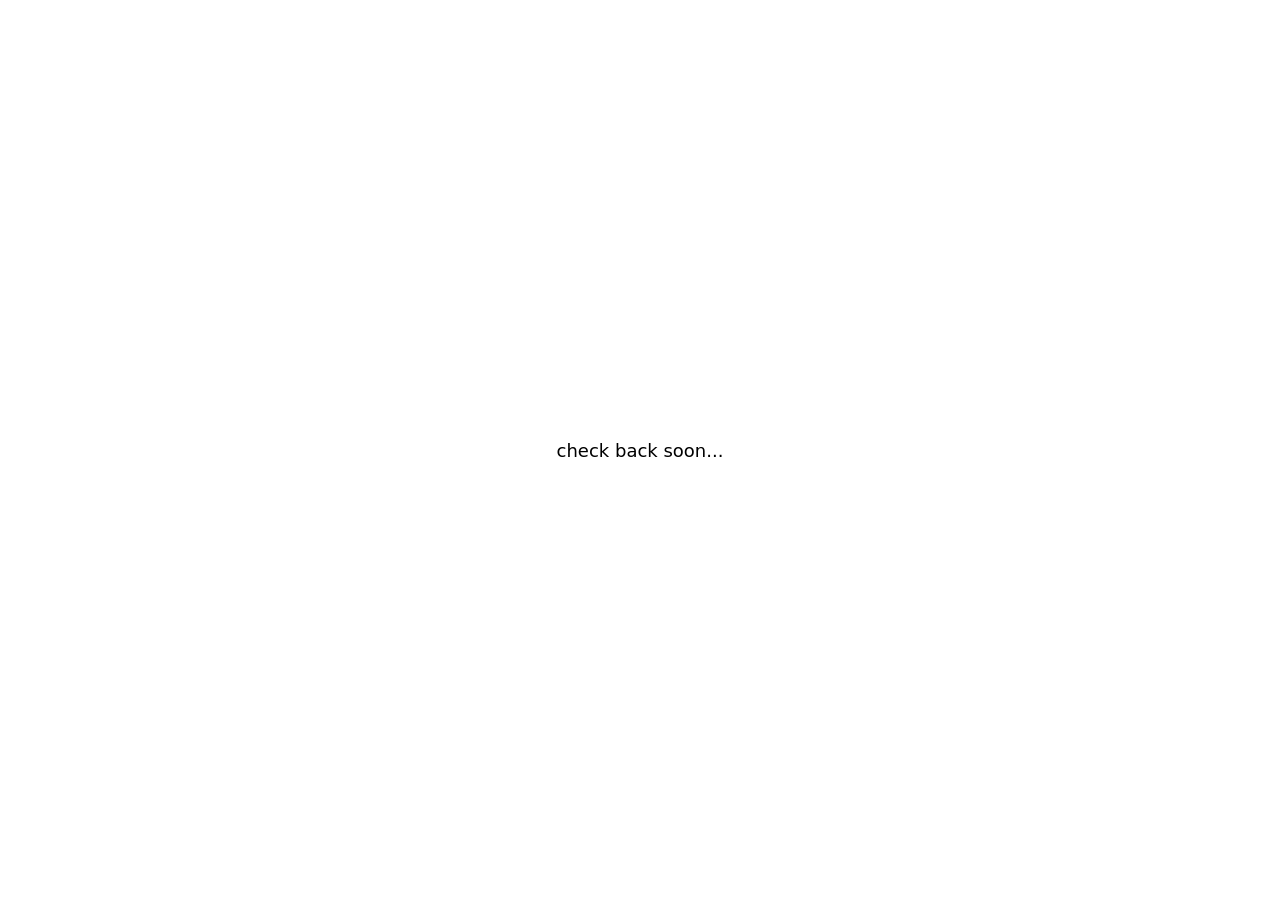
==== commit e12bd554: "The site is now one static page that shows "check back soon...",… Coordinator session b13aebdd-67c0-" ====
--- a/index.html
+++ b/index.html
@@ -2,102 +2,30 @@
 <html lang="en">
 <head>
 <meta charset="utf-8">
-<meta name="viewport" content="width=device-width, initial-scale=1, viewport-fit=cover">
+<meta name="viewport" content="width=device-width, initial-scale=1">
 <title>internaltooling</title>
-<meta name="description" content="internaltooling — pseudonymous operator of a very small fleet. Writings filed as RFCs, projects run as services.">
-<meta name="theme-color" content="#f7f0e1">
-<link rel="icon" href="/assets/favicon.svg" type="image/svg+xml">
-<script>try{document.documentElement.dataset.theme=localStorage.getItem("theme")||"light";}catch(e){document.documentElement.dataset.theme="light";}</script>
-<link rel="preload" href="/assets/fonts/Fraunces.woff2" as="font" type="font/woff2" crossorigin>
-<link rel="preload" href="/assets/fonts/ShantellSans.woff2" as="font" type="font/woff2" crossorigin>
-<link rel="stylesheet" href="/assets/site.css">
-<script src="/assets/site.js" defer></script>
+<meta name="color-scheme" content="light">
+<style>
+html, body { margin: 0; }
+html { color-scheme: light; background: #fff; }
+body {
+  display: flex;
+  align-items: center;
+  justify-content: center;
+  min-height: 100vh;
+  min-height: 100dvh;
+  box-sizing: border-box;
+  padding: 16px;
+  background: #fff;
+  color: #000;
+  font-family: system-ui, -apple-system, "Segoe UI", Roboto, Helvetica, Arial, sans-serif;
+  font-weight: 400;
+  font-size: 18px;
+  text-align: center;
+}
+</style>
 </head>
 <body>
-<a class="skip" href="#main">Skip to content</a>
-<div class="page">
-
-<header class="top grid">
-  <a class="brand" href="/" aria-current="page">internaltooling</a>
-  <button class="menu-btn" type="button" aria-expanded="false" aria-controls="nav"><span class="menu-label">Menu</span></button>
-  <nav class="nav" id="nav" aria-label="Site">
-    <a href="/writings/">Writings</a>
-    <a href="/projects/">Projects</a>
-    <button class="palette-btn" type="button" aria-label="Jump to a page (/ or ⌘K)">Jump to<kbd>/</kbd></button>
-    <button class="theme-btn" type="button">Theme: day</button>
-  </nav>
-</header>
-
-<main id="main">
-<p class="masthead" aria-hidden="true"><span>internaltooling</span><span>internaltooling</span></p>
-<section class="intro grid">
-  <h1 class="lede">Pseudonymous operator of a very small fleet. I build <mark>tools nobody asked for</mark>, file RFCs against my own behaviour, and keep the lights green for an audience of one.</h1>
-  <p class="note">You are welcome to look around — everything here is marked internal, which is a joke that got out of hand.</p>
-</section>
-
-<ul class="index" aria-label="Registry: writings and services">
-  <li class="index-head" aria-hidden="true"><span>No.</span><span>Subject</span><span>Status</span><span>Filed</span></li>
-  <li><a class="cell" href="/projects/#svc-01-h"><span class="cell-id"><span>svc-01</span><span>2024</span></span><span class="cell-t">watchtower</span><span class="cell-m"><span class="state">Live</span></span></a></li>
-  <li><a class="cell" href="/projects/#svc-02-h"><span class="cell-id"><span>svc-02</span><span>2025</span></span><span class="cell-t">logthief</span><span class="cell-m"><span class="state">Live</span></span></a></li>
-  <li><a class="cell" href="/projects/#svc-03-h"><span class="cell-id"><span>svc-03</span><span>2026</span></span><span class="cell-t">pager-rotation-of-one</span><span class="cell-m"><span class="state warn">Beta</span></span></a></li>
-  <li><a class="cell" href="/projects/#svc-04-h"><span class="cell-id"><span>svc-04</span><span>2023–2024</span></span><span class="cell-t">sendmorepackets</span><span class="cell-m"><span class="state none">Archived</span></span></a></li>
-  <li><a class="cell" href="/writings/the-tool-nobody-asked-for/"><span class="cell-id"><span>RFC-0001</span><span>2026.01.12</span></span><span class="cell-t">The tool nobody asked for</span><span class="cell-m"><span class="state">Accepted</span></span></a></li>
-  <li><a class="cell" href="/writings/runbooks-are-love-letters/"><span class="cell-id"><span>RFC-0002</span><span>2026.04.03</span></span><span class="cell-t">Runbooks are love letters</span><span class="cell-m"><span class="state">Accepted</span></span></a></li>
-  <li><a class="cell" href="/writings/deprecate-yourself-gracefully/"><span class="cell-id"><span>RFC-0003</span><span>2026.09.27</span></span><span class="cell-t">Deprecate yourself gracefully</span><span class="cell-m"><span class="state warn">Experimental</span></span></a></li>
-  <li><a class="cell" href="https://x.com/internaltooling" target="_blank" rel="noopener noreferrer"><span class="cell-id"><span>Elsewhere</span><span></span></span><span class="cell-t">x/@internaltooling&nbsp;↗</span><span class="cell-m"><span class="state ext">External</span></span></a></li>
-</ul>
-
-<section class="sec grid" aria-labelledby="exhibit-h">
-  <h2 class="sec-h" id="exhibit-h">Exhibit A</h2>
-  <div class="sec-b">
-    <p class="lede">The first internal tool I ever saw was a cardboard box. From the outside it was a box. From the inside it was a time machine, and it went to the Mesozoic. Every tool on this site is internal in that sense: it works perfectly, provided you are inside it.</p>
-    <figure class="exhibit">
-      <img src="/assets/art/time-machine.webp" width="1024" height="768" loading="lazy" decoding="async" alt="Calvin and Hobbes fly a cardboard box past two long-necked dinosaurs and a pterodactyl.">
-      <figcaption><span>the box, in time-machine mode</span><span>Calvin and Hobbes · Bill Watterson</span></figcaption>
-    </figure>
-  </div>
-  <p class="sec-side">exh/A<br>first run 1987.08.31<br>pterodactyls: 2</p>
-</section>
-
-<section class="sec grid" aria-labelledby="operator-h">
-  <h2 class="sec-h" id="operator-h">Operator record</h2>
-  <div class="sec-b">
-    <dl class="kv">
-      <dt>Handle</dt><dd>internaltooling</dd>
-      <dt>Role</dt><dd>operator; responder of pages</dd>
-      <dt>Backup</dt><dd>a tiger (stuffed, per external audit)</dd>
-      <dt>Location</dt><dd><span class="redact" tabindex="0" title="Redacted. Hover or tap to read.">behind the terminal</span></dd>
-      <dt>Clearance</dt><dd>self-administered</dd>
-      <dt>Status</dt><dd><span class="state">active</span></dd>
-      <dt>Uptime</dt><dd class="num" data-uptime="2024-03-15T09:00:00Z">…</dd>
-    </dl>
-  </div>
-  <p class="sec-side">rec/001</p>
-</section>
-
-<section class="sec grid" aria-labelledby="checks-h">
-  <h2 class="sec-h" id="checks-h">Health checks</h2>
-  <div class="sec-b">
-    <ul class="checks">
-      <li><span class="tag">OK</span><span>web root — serving</span></li>
-      <li><span class="tag">OK</span><span>stylesheets — 1 of 1 loaded</span></li>
-      <li><span class="tag">OK</span><span>analytics — none found (correct)</span></li>
-      <li><span class="tag">OK</span><span>rfcs — 3 filed, 2 accepted</span></li>
-      <li><span class="tag">OK</span><span>services — 2 live, 1 beta, 1 dark</span></li>
-      <li class="warn"><span class="tag">WARN</span><span>sleep schedule — degraded</span></li>
-      <li class="warn"><span class="tag">WARN</span><span>scientific progress — goes ‘boink’</span></li>
-      <li><span class="tag">OK</span><span>ego — within limits</span></li>
-    </ul>
-  </div>
-  <p class="sec-side">last run: just now</p>
-</section>
-</main>
-
-<footer class="foot grid">
-  <p class="f-a">internaltooling · all systems nominal<br>no cookies, no trackers, just files</p>
-  <p class="f-b"><span class="stamp">internal use only</span><span class="sep"> · </span><span>public by mistake</span><span class="sep"> · </span><span>clearance: any</span><br><span class="keys"><kbd>/</kbd> to jump anywhere</span></p>
-  <p class="f-c"><a href="https://x.com/internaltooling" target="_blank" rel="noopener noreferrer">x/@internaltooling ↗</a></p>
-</footer>
-</div>
+<p style="margin:0">check back soon...</p>
 </body>
 </html>
